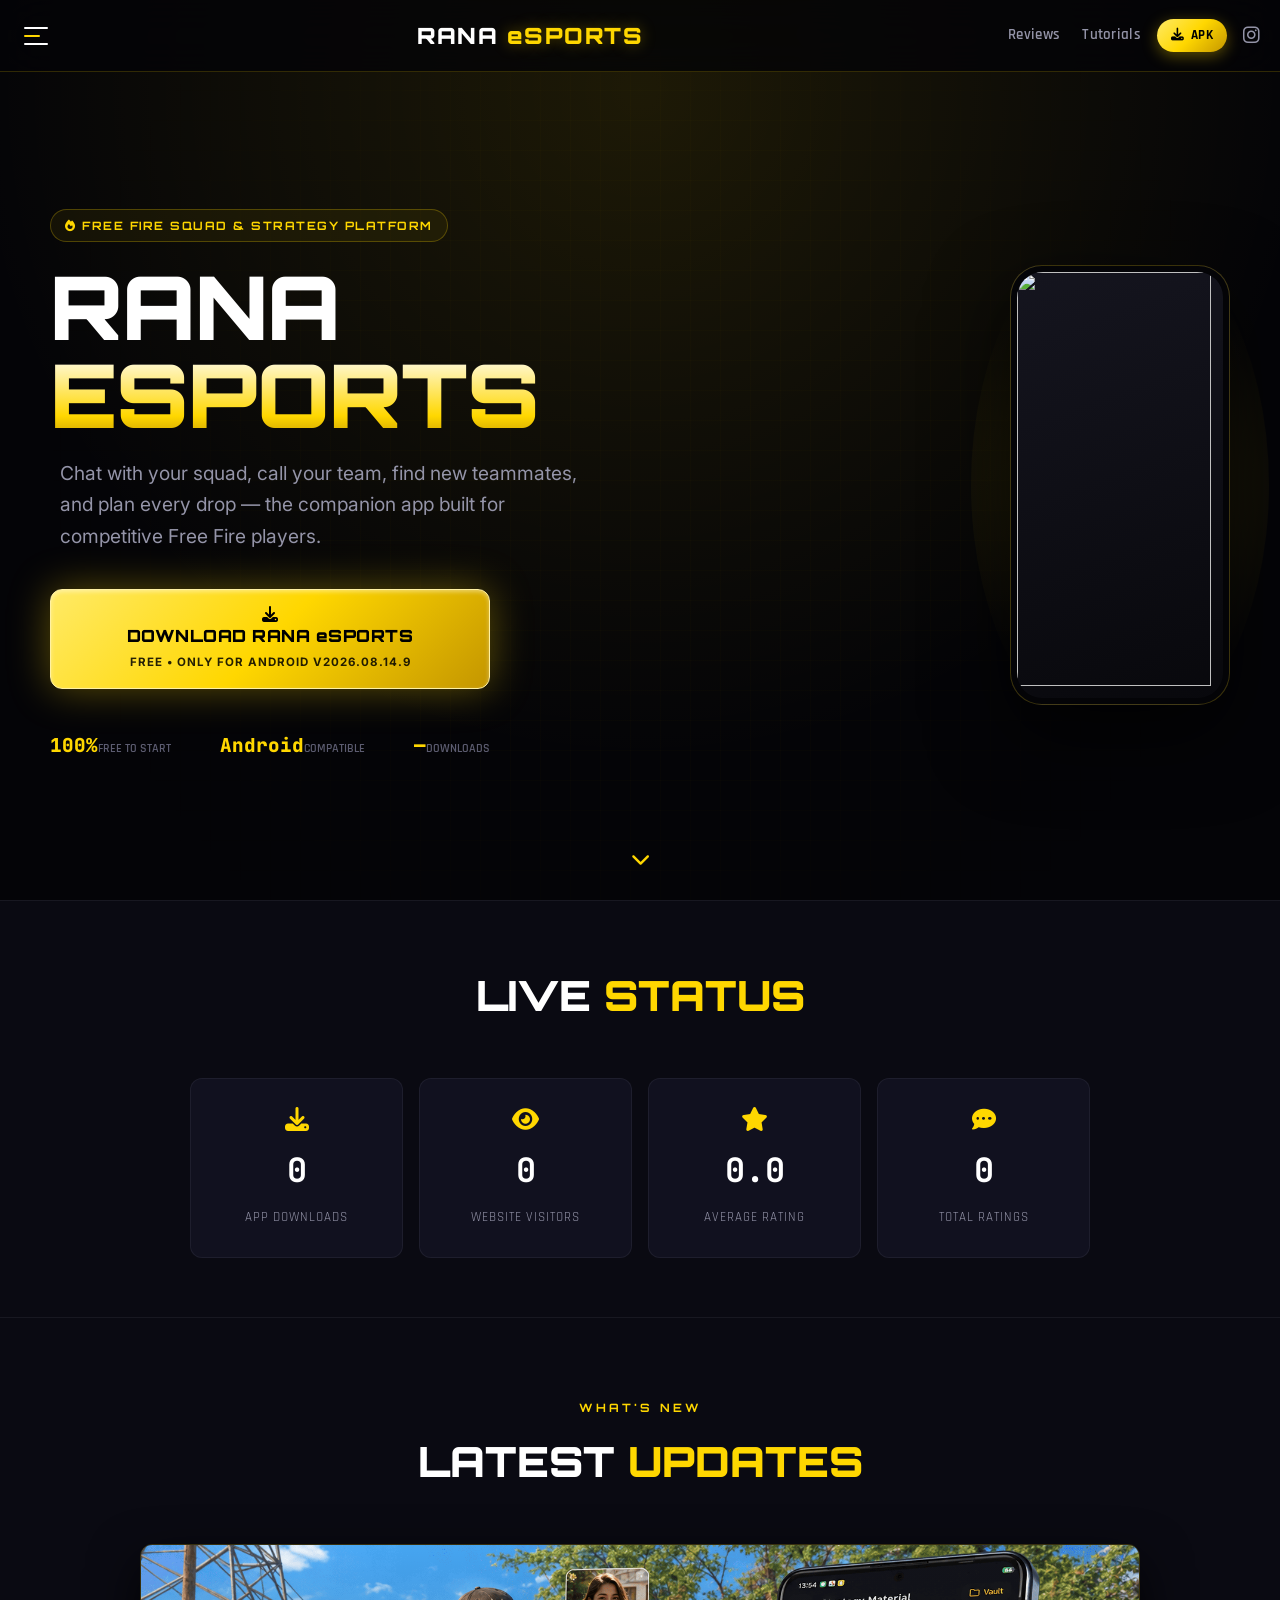
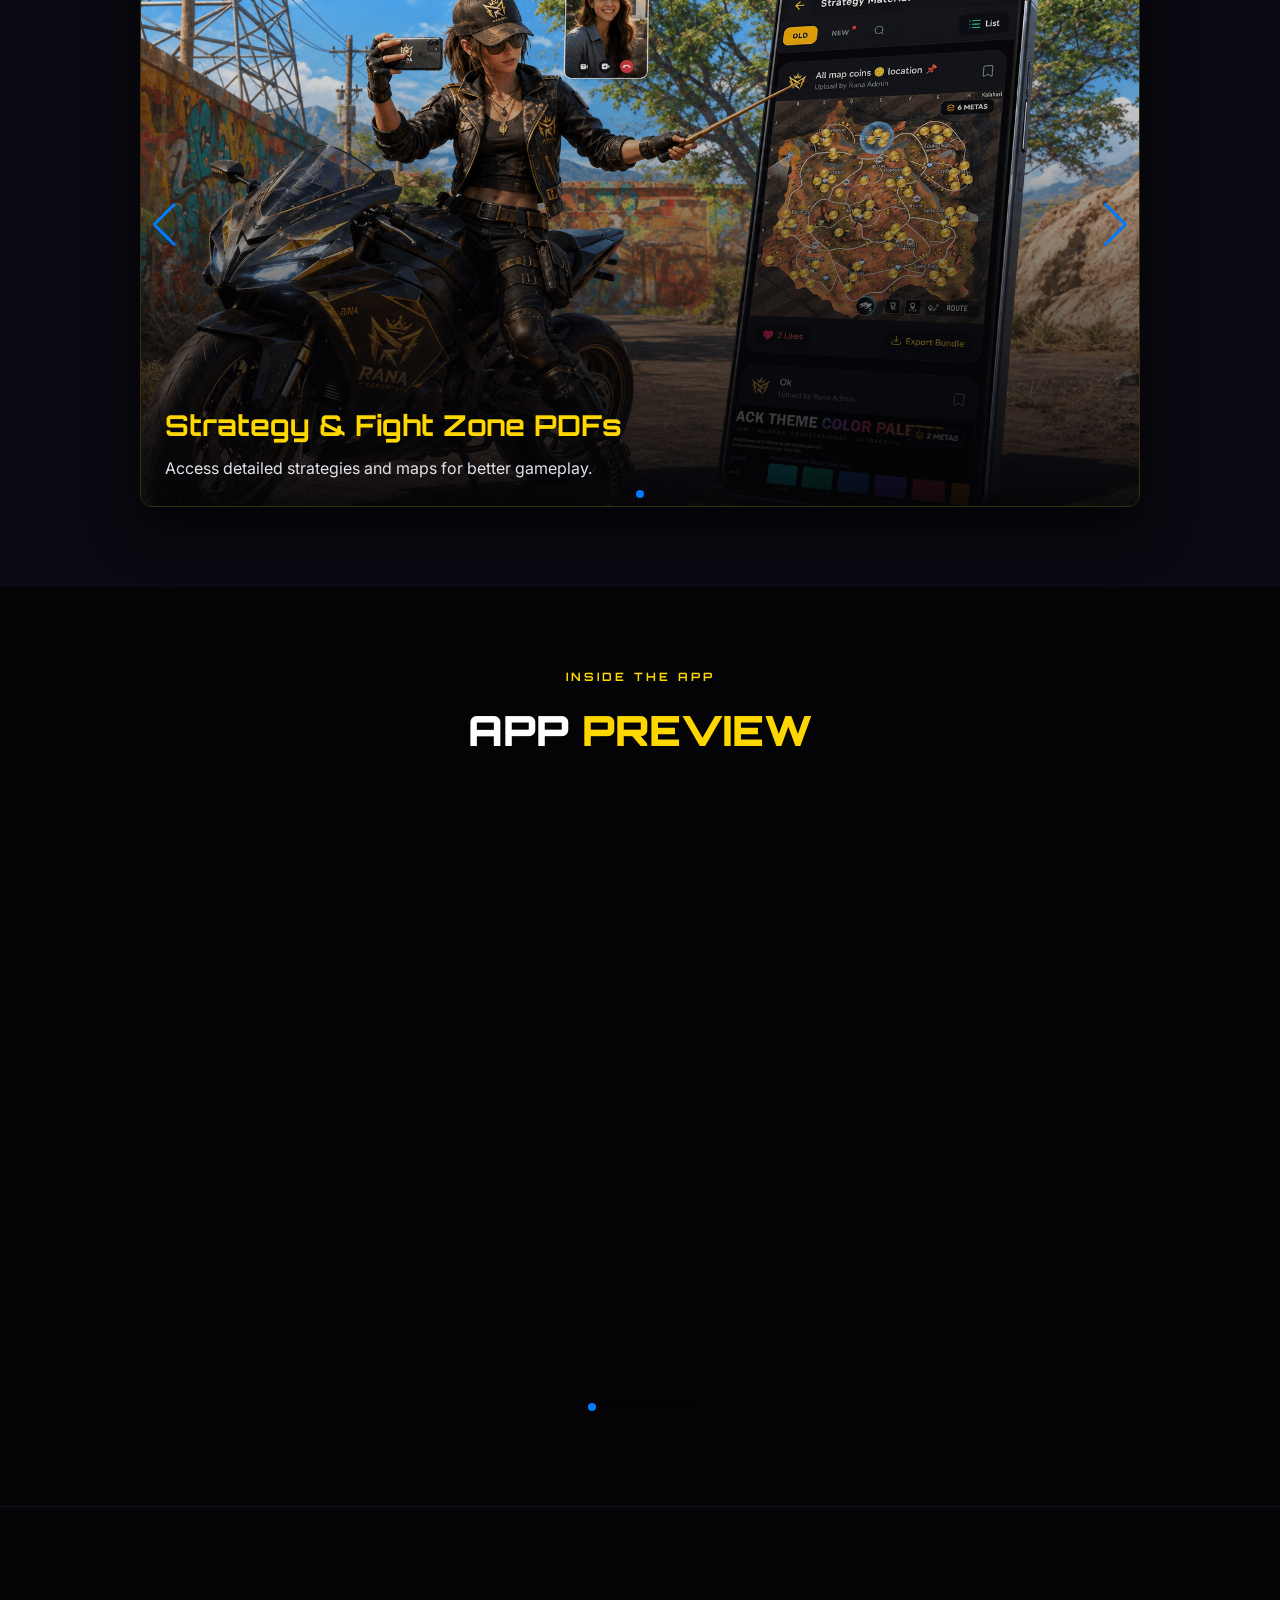
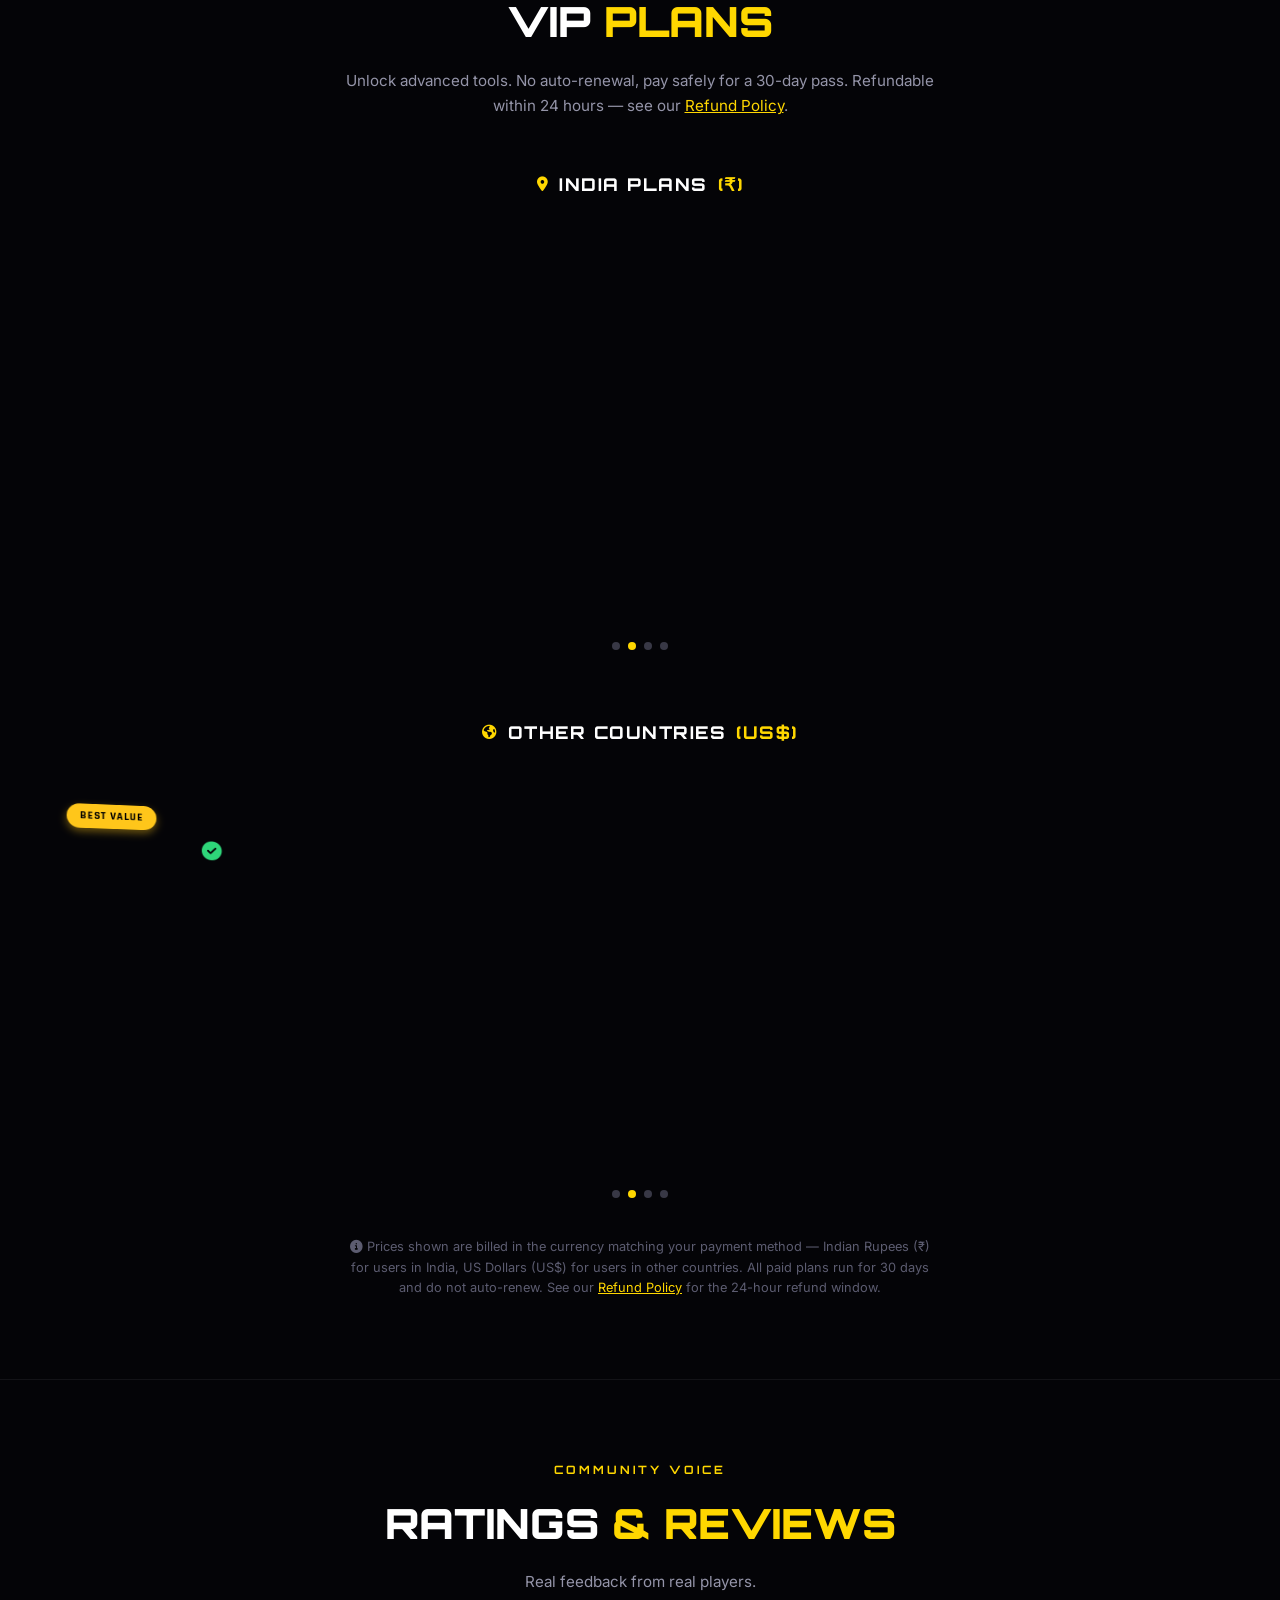
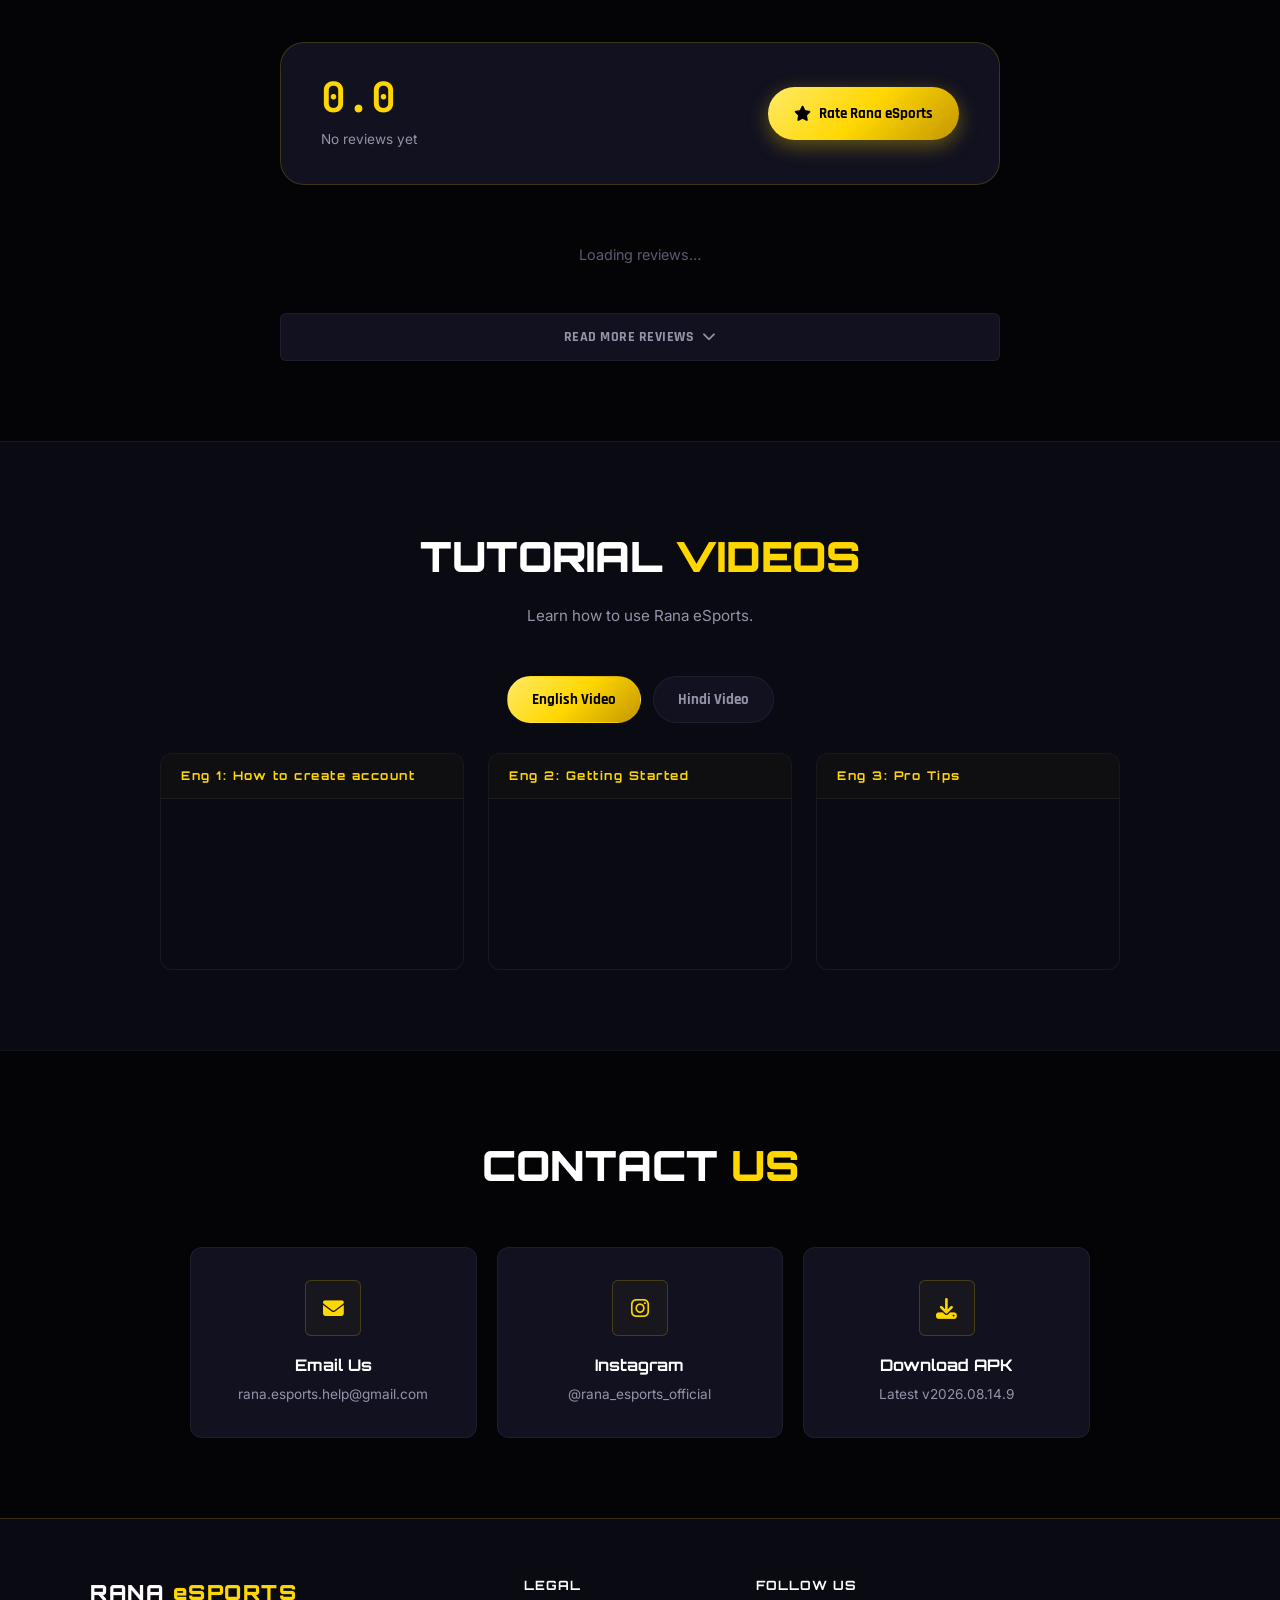
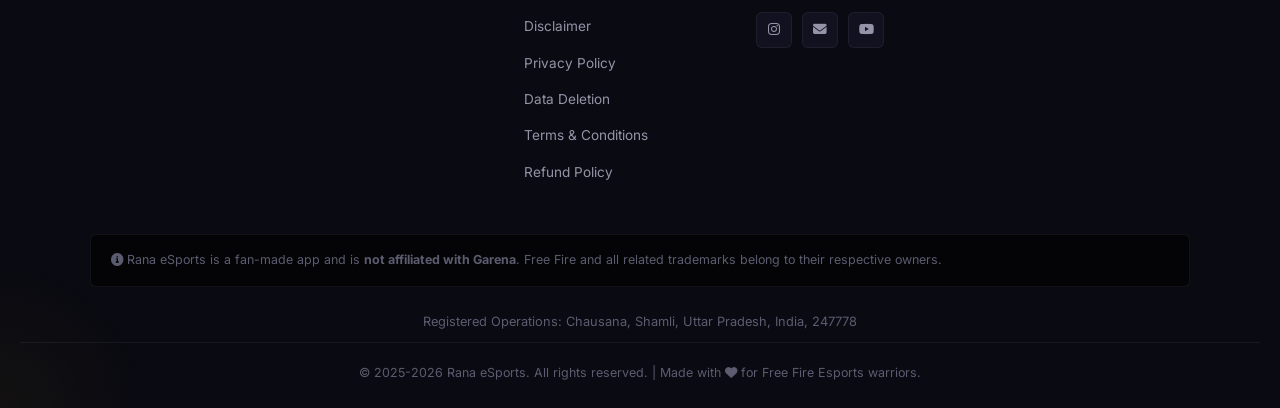
==== index.html @ e32c6a0e "Update registered operations location in footer" ====
<!DOCTYPE html>
<html lang="en">
<head>
  <meta charset="UTF-8" />
  <meta http-equiv="X-UA-Compatible" content="IE=edge" />
  <meta name="viewport" content="width=device-width, initial-scale=1.0, maximum-scale=5.0" />
  <meta name="theme-color" content="#040407" />

  <!-- SEO Meta Tags -->
  <title>Rana eSports — Free Fire Squad, Strategy & Team Finder App</title>
  <meta name="description" content="Rana eSports is a fan-made Free Fire companion app — squad chat, voice & video calls, team finder, and tactical maps built for competitive players. Free APK download." />
  <meta name="keywords" content="Rana Esports, Free Fire, FF strategy app, squad finder, voice chat, free fire APK, free fire map, free fire tournament, gaming app" />
  <meta name="author" content="Rana eSports" />
  <meta name="robots" content="index, follow" />

  <!-- Open Graph / Social Sharing -->
  <meta property="og:type" content="website" />
  <meta property="og:title" content="Rana eSports — Free Fire Squad & Strategy App" />
  <meta property="og:description" content="Squad chat, voice calls, team finder, and tactical maps — the ultimate Free Fire companion app." />
  <meta property="og:image" content="https://ranaesp.online/app-data/banner/Banner.png" />
  <!-- TODO: update to your real domain once live -->
  <meta property="og:url" content="https://ranaesports.online" />
  <meta name="twitter:card" content="summary_large_image" />

  <!-- Favicon -->
  <link rel="icon" type="image/png" href="favicon.png" />
  <link rel="apple-touch-icon" href="apple-touch-icon.png" />

  <!-- Preconnect -->
  <link rel="preconnect" href="https://fonts.googleapis.com" />
  <link rel="preconnect" href="https://fonts.gstatic.com" crossorigin />
  <link rel="preconnect" href="https://cdn.jsdelivr.net" />
  <link rel="preconnect" href="https://cdnjs.cloudflare.com" />

  <!-- Swiper CSS -->
  <link rel="stylesheet" href="https://cdn.jsdelivr.net/npm/swiper@10/swiper-bundle.min.css" />

  <!-- FontAwesome -->
  <link rel="stylesheet" href="https://cdnjs.cloudflare.com/ajax/libs/font-awesome/6.4.0/css/all.min.css" />

  <!-- Typography -->
  <link href="https://fonts.googleapis.com/css2?family=Orbitron:wght@400;700;800;900&family=Rajdhani:wght@400;600;700&family=Inter:wght@300;400;500;600;700&family=JetBrains+Mono:wght@400;600&display=swap" rel="stylesheet" />

  <link rel="stylesheet" href="styles.css?v=2" />
</head>
<body>

  <!-- ===== NAVIGATION ===== -->
  <nav class="navbar" id="navbar">
    <div class="nav-left">
      <button class="hamburger" id="hamburgerBtn" type="button" aria-label="Open menu" aria-expanded="false" aria-controls="sidebar">
        <span></span><span></span><span></span>
      </button>
    </div>
    <div class="nav-logo">
      <a href="#home" aria-label="Rana eSports home">
        <span class="logo-text">RANA <span class="logo-accent">eSPORTS</span></span>
      </a>
    </div>
    <div class="nav-right">
      <!-- Desktop-only quick links -->
      <div class="nav-quicklinks">
        <a href="#ratings">Reviews</a>
        <a href="#tutorials">Tutorials</a>
      </div>
      <!-- TODO: replace with your actual APK release link -->
      <a
        href="https://github.com/skrsameer/Rana-eSports/releases/latest/download/RanaEsports.apk"
        target="_self"
        download="Rana_Esports.apk"
        rel="noopener noreferrer"
        class="nav-download-btn-small"
        data-download-track
        aria-label="Download Rana eSports APK"
      >
        <i class="fas fa-download" aria-hidden="true"></i> APK
      </a>
      <a href="https://www.instagram.com/rana_esports_official" target="_blank" rel="noopener noreferrer" class="nav-insta" aria-label="Rana eSports on Instagram">
        <i class="fab fa-instagram" aria-hidden="true"></i>
      </a>
    </div>
  </nav>

  <!-- ===== SIDEBAR ===== -->
  <div class="sidebar-overlay" id="sidebarOverlay"></div>
  <aside class="sidebar" id="sidebar" aria-hidden="true">
    <div class="sidebar-header">
      <span class="sidebar-logo">RANA <span>eSPORTS</span></span>
      <button class="sidebar-close" id="sidebarClose" type="button" aria-label="Close menu">
        <i class="fas fa-times" aria-hidden="true"></i>
      </button>
    </div>
    <nav class="sidebar-nav" aria-label="Main navigation">
      <span class="sidebar-group-label">Dashboard</span>
      <a href="#home" class="sidebar-link"><i class="fas fa-house" aria-hidden="true"></i> Home</a>
      <a href="#stats" class="sidebar-link"><i class="fas fa-chart-simple" aria-hidden="true"></i> Live Status</a>
      <a href="#updates" class="sidebar-link"><i class="fas fa-newspaper" aria-hidden="true"></i> Latest Updates</a>
      <a href="#app-preview" class="sidebar-link"><i class="fas fa-mobile-screen" aria-hidden="true"></i> App Preview</a>
      <a href="#ratings" class="sidebar-link"><i class="fas fa-star" aria-hidden="true"></i> Ratings &amp; Reviews</a>
      <a href="#tutorials" class="sidebar-link"><i class="fab fa-youtube" aria-hidden="true"></i> Tutorials</a>

      <span class="sidebar-group-label">Legal &amp; Support</span>
      <a href="disclaimer.html" class="sidebar-link"><i class="fas fa-triangle-exclamation" aria-hidden="true"></i> Disclaimer</a>
      <a href="privacy-policy.html" class="sidebar-link"><i class="fas fa-shield-halved" aria-hidden="true"></i> Privacy Policy</a>
      <a href="data-deletion.html" class="sidebar-link"><i class="fas fa-user-slash" aria-hidden="true"></i> Account &amp; Data Deletion</a>
      <a href="terms.html" class="sidebar-link"><i class="fas fa-file-contract" aria-hidden="true"></i> Terms &amp; Conditions</a>
      <a href="refund.html" class="sidebar-link"><i class="fas fa-rotate-left" aria-hidden="true"></i> Refund Policy</a>
      <a href="contact.html" class="sidebar-link"><i class="fas fa-envelope" aria-hidden="true"></i> Contact Us (Full Page)</a>
    </nav>
    <div class="sidebar-footer">
      <a href="https://www.instagram.com/rana_esports_official" target="_blank" rel="noopener noreferrer">
        <i class="fab fa-instagram" aria-hidden="true"></i> @rana_esports_official
      </a>
    </div>
  </aside>

  <!-- ===== HERO ===== -->
  <section class="hero" id="home">
    <div class="hero-bg-grid"></div>
    <div class="hero-particles" id="particles"></div>
    <div class="hero-content">
      <div class="hero-text">
        <div class="hero-badge"><i class="fas fa-fire" aria-hidden="true"></i> FREE FIRE SQUAD &amp; STRATEGY PLATFORM</div>
        <h1 class="hero-title">RANA<br /><span class="hero-accent">eSPORTS</span></h1>
        <p class="hero-subtitle">
          Chat with your squad, call your team, find new teammates, and plan every drop —
          the companion app built for competitive Free Fire players.
        </p>

        <!-- TODO: replace with your actual APK release link -->
        <a
          href="https://github.com/skrsameer/Rana-eSports/releases/latest/download/RanaEsports.apk"
          target="_self"
          download="Rana_Esports.apk"
          rel="noopener noreferrer"
          class="download-btn"
          id="downloadBtn"
          data-download-track
          aria-label="Download Rana eSports APK"
        >
          <i class="fas fa-download" aria-hidden="true"></i>
          <span>DOWNLOAD RANA eSPORTS</span>
          <small>Free • Only for Android v2026.08.14.9</small>
        </a>

        <div class="hero-stats">
          <div class="stat"><span class="stat-num">100%</span><span class="stat-label">Free to Start</span></div>
          <div class="stat-divider"></div>
          <div class="stat"><span class="stat-num">Android</span><span class="stat-label">Compatible</span></div>
          <div class="stat-divider"></div>
          <div class="stat"><span class="stat-num" data-rana-stat="downloads">—</span><span class="stat-label">Downloads</span></div>
        </div>
      </div>

      <div class="hero-visual" aria-hidden="true">
        <div class="hero-phone-frame">
          <div class="hero-phone-glow"></div>
          <img class="hero-phone-img" src="preview_1.jpeg" alt="" loading="lazy" />
        </div>
      </div>
    </div>
    <a href="#stats" class="scroll-indicator" aria-label="Scroll down"><i class="fas fa-chevron-down" aria-hidden="true"></i></a>
  </section>

  <!-- ===== LIVE STATS (Firebase) ===== -->
  <section class="stats-section" id="stats">
    <div class="section-header">
      <h2 class="section-title">Live <span class="accent">Status</span></h2>
    </div>
    <div class="stats-grid">
      <div class="stat-block">
        <i class="fas fa-download" aria-hidden="true"></i>
        <span class="stat-block-num" data-rana-stat="downloads">0</span>
        <span class="stat-block-label">App Downloads</span>
      </div>
      <div class="stat-block">
        <i class="fas fa-eye" aria-hidden="true"></i>
        <span class="stat-block-num" data-rana-stat="visitors">0</span>
        <span class="stat-block-label">Website Visitors</span>
      </div>
      <div class="stat-block">
        <i class="fas fa-star" aria-hidden="true"></i>
        <span class="stat-block-num" id="ranaAvgRatingStat">0.0</span>
        <span class="stat-block-label">Average Rating</span>
      </div>
      <div class="stat-block">
        <i class="fas fa-comment-dots" aria-hidden="true"></i>
        <span class="stat-block-num" id="ranaTotalRatingsStat">0</span>
        <span class="stat-block-label">Total Ratings</span>
      </div>
    </div>
  </section>

  <!-- ===== LATEST UPDATES ===== -->
  <section class="update-slider-section" id="updates">
    <div class="section-header">
      <span class="section-eyebrow">What's New</span>
      <h2 class="section-title">LATEST <span class="accent">UPDATES</span></h2>
    </div>
    <div class="swiper updateSwiper">
      <div class="swiper-wrapper">
        <div class="swiper-slide">
          <div class="slide-image-container">
            <img src="update_1.png" alt="Team Finder update banner" loading="lazy" />
          </div>
          <div class="slide-overlay">
            <h3>Strategy & Fight Zone PDFs</h3>
            <p>Access detailed strategies and maps for better gameplay.</p>
          </div>
        </div>
        <div class="swiper-slide">
          <div class="slide-image-container">
            <img src="update_2.png" alt="Squad voice and video call banner" loading="lazy" />
          </div>
          <div class="slide-overlay">
            <h3>All Drone view & Drawing tools</h3>
            <p>Mark drop points and plan rotations with your team.</p>
          </div>
        </div>
        <div class="swiper-slide">
          <div class="slide-image-container">
            <img src="update_3.png" alt="Tactical maps banner" loading="lazy" />
          </div>
          <div class="slide-overlay">
            <h3>One Team / One Dream</h3>
            <p>Unite your squad and chase the same goal together.</p>
          </div>
        </div>
      </div>
      <div class="swiper-pagination"></div>
      <div class="swiper-button-next" aria-label="Next slide"></div>
      <div class="swiper-button-prev" aria-label="Previous slide"></div>
    </div>
  </section>

  <!-- ===== APP PREVIEW ===== -->
  <section class="app-preview-section" id="app-preview">
    <div class="section-header">
      <span class="section-eyebrow">Inside The App</span>
      <h2 class="section-title">APP <span class="accent">PREVIEW</span></h2>
    </div>
    <div class="swiper previewSwiper">
      <div class="swiper-wrapper">
        <div class="swiper-slide"><img src="preview_1.jpeg" alt="Rana eSports app screenshot 1" loading="lazy" /></div>
        <div class="swiper-slide"><img src="preview_2.jpeg" alt="Rana eSports app screenshot 2" loading="lazy" /></div>
        <div class="swiper-slide"><img src="preview_3.jpeg" alt="Rana eSports app screenshot 3" loading="lazy" /></div>
        <div class="swiper-slide"><img src="preview_4.jpeg" alt="Rana eSports app screenshot 4" loading="lazy" /></div>
        <div class="swiper-slide"><img src="preview_5.jpeg" alt="Rana eSports app screenshot 5" loading="lazy" /></div>
        <div class="swiper-slide"><img src="preview_6.jpeg" alt="Rana eSports app screenshot 6" loading="lazy" /></div>
        <div class="swiper-slide"><img src="preview_7.jpeg" alt="Rana eSports app screenshot 7" loading="lazy" /></div>
      </div>
      <div class="swiper-pagination"></div>
    </div>
  </section>

  <!-- ===== PRICING & PLANS (Mandatory for Payment Gateways) ===== -->
  <section class="pricing-section" id="pricing">
    <div class="section-header">
      <h2 class="section-title">VIP <span class="accent">PLANS</span></h2>
      <p class="section-desc">Unlock advanced tools. No auto-renewal, pay safely for a 30-day pass. Refundable within 24 hours — see our <a href="refund.html" style="color: var(--gold-primary);">Refund Policy</a>.</p>
    </div>

    <!-- INDIA (₹) PLANS — auto-scrolling, swipeable carousel -->
    <div class="pricing-currency-label"><i class="fas fa-location-dot" aria-hidden="true"></i> India Plans <span class="accent">(₹)</span></div>
    <div class="swiper pricingSwiperIndia">
      <div class="swiper-wrapper">
        <div class="swiper-slide">
          <div class="pricing-card card-basic">
            <div class="card-badge-icon"><i class="fas fa-times-circle"></i></div>
            <h3>BASIC</h3>
            <div class="price">Free<span>/ Lifetime</span></div>
            <div class="pricing-divider"></div>
            <ul>
              <li><i class="fas fa-check-circle" style="color: #6B6B75;"></i> Team find</li>
              <li><i class="fas fa-check-circle" style="color: #FF4FC0;"></i> Limited Chat</li>
              <li><i class="fas fa-check-circle" style="color: #22D67B;"></i> Ads included</li>
            </ul>
          </div>
        </div>
        <div class="swiper-slide">
          <div class="pricing-card card-standard">
            <div class="card-badge-icon"><i class="fas fa-check-circle"></i></div>
            <h3>STANDARD</h3>
            <div class="price">₹11<span>/ 30 Days</span></div>
            <div class="pricing-divider"></div>
            <ul>
              <li><i class="fas fa-check-circle" style="color: #6B6B75;"></i> Team find</li>
              <li><i class="fas fa-check-circle" style="color: #3FA9FF;"></i> Limited Chat</li>
              <li><i class="fas fa-check-circle" style="color: #22D67B;"></i> Reels Feed & Full Maps</li>
              <li><i class="fas fa-check-circle" style="color: #22D67B;"></i> Drawing Tools</li>
              <li><i class="fas fa-check-circle" style="color: #22D67B;"></i> Ads included</li>
            </ul>
          </div>
        </div>
        <div class="swiper-slide">
          <div class="pricing-card card-premium">
            <div class="card-badge-icon"><i class="fas fa-check-circle"></i></div>
            <h3>PREMIUM</h3>
            <div class="price">₹29<span>/ 30 Days</span></div>
            <div class="pricing-divider"></div>
            <ul>
              <li><i class="fas fa-check-circle" style="color: #22D67B;"></i> Unlimited Chat & Maps</li>
              <li><i class="fas fa-check-circle" style="color: #22D67B;"></i> Drawing & Drop Points</li>
              <li><i class="fas fa-check-circle" style="color: #22D67B;"></i> Assets and PDFs</li>
              <li><i class="fas fa-times-circle" style="color: #FF4D67;"></i> No Ads</li>
            </ul>
          </div>
        </div>
        <div class="swiper-slide">
          <div class="pricing-card card-ultra">
            <div class="ultra-tag">BEST VALUE</div>
            <div class="card-badge-icon"><i class="fas fa-check-circle"></i></div>
            <h3>ULTRA PRO</h3>
            <div class="price">₹39<span>/ 30 Days</span></div>
            <div class="pricing-divider"></div>
            <ul>
              <li><i class="fas fa-check-circle" style="color: #22D67B;"></i> All Premium Features</li>
              <li><i class="fas fa-check-circle" style="color: #22D67B;"></i> Strategy Save & Import</li>
              <li><i class="fas fa-check-circle" style="color: #22D67B;"></i> PDF/Image/Video Download</li>
              <li><i class="fas fa-times-circle" style="color: #FF4D67;"></i> No Ads</li>
            </ul>
          </div>
        </div>
      </div>
      <div class="swiper-pagination"></div>
    </div>

    <!-- OTHER COUNTRIES (US$) PLANS — auto-scrolling, swipeable carousel -->
    <div class="pricing-currency-label"><i class="fas fa-earth-americas" aria-hidden="true"></i> Other Countries <span class="accent">(US$)</span></div>
    <div class="swiper pricingSwiperGlobal">
      <div class="swiper-wrapper">
        <div class="swiper-slide">
          <div class="pricing-card card-basic">
            <div class="card-badge-icon"><i class="fas fa-times-circle"></i></div>
            <h3>BASIC</h3>
            <div class="price">Free<span>/ Lifetime</span></div>
            <div class="pricing-divider"></div>
            <ul>
              <li><i class="fas fa-check-circle" style="color: #6B6B75;"></i> Team find</li>
              <li><i class="fas fa-check-circle" style="color: #FF4FC0;"></i> Limited Chat</li>
              <li><i class="fas fa-check-circle" style="color: #22D67B;"></i> Ads included</li>
            </ul>
          </div>
        </div>
        <div class="swiper-slide">
          <div class="pricing-card card-standard">
            <div class="card-badge-icon"><i class="fas fa-check-circle"></i></div>
            <h3>STANDARD</h3>
            <div class="price">US$0.99<span>/ 30 Days</span></div>
            <div class="pricing-divider"></div>
            <ul>
              <li><i class="fas fa-check-circle" style="color: #6B6B75;"></i> Team find</li>
              <li><i class="fas fa-check-circle" style="color: #3FA9FF;"></i> Limited Chat</li>
              <li><i class="fas fa-check-circle" style="color: #22D67B;"></i> Reels Feed & Full Maps</li>
              <li><i class="fas fa-check-circle" style="color: #22D67B;"></i> Drawing Tools</li>
              <li><i class="fas fa-check-circle" style="color: #22D67B;"></i> Ads included</li>
            </ul>
          </div>
        </div>
        <div class="swiper-slide">
          <div class="pricing-card card-premium">
            <div class="card-badge-icon"><i class="fas fa-check-circle"></i></div>
            <h3>PREMIUM</h3>
            <div class="price">US$1.29<span>/ 30 Days</span></div>
            <div class="pricing-divider"></div>
            <ul>
              <li><i class="fas fa-check-circle" style="color: #22D67B;"></i> Unlimited Chat & Maps</li>
              <li><i class="fas fa-check-circle" style="color: #22D67B;"></i> Drawing & Drop Points</li>
              <li><i class="fas fa-check-circle" style="color: #22D67B;"></i> Assets and PDFs</li>
              <li><i class="fas fa-times-circle" style="color: #FF4D67;"></i> No Ads</li>
            </ul>
          </div>
        </div>
        <div class="swiper-slide">
          <div class="pricing-card card-ultra">
            <div class="ultra-tag">BEST VALUE</div>
            <div class="card-badge-icon"><i class="fas fa-check-circle"></i></div>
            <h3>ULTRA PRO</h3>
            <div class="price">US$1.49<span>/ 30 Days</span></div>
            <div class="pricing-divider"></div>
            <ul>
              <li><i class="fas fa-check-circle" style="color: #22D67B;"></i> All Premium Features</li>
              <li><i class="fas fa-check-circle" style="color: #22D67B;"></i> Strategy Save & Import</li>
              <li><i class="fas fa-check-circle" style="color: #22D67B;"></i> PDF/Image/Video Download</li>
              <li><i class="fas fa-times-circle" style="color: #FF4D67;"></i> No Ads</li>
            </ul>
          </div>
        </div>
      </div>
      <div class="swiper-pagination"></div>
    </div>

    <p class="currency-note"><i class="fas fa-circle-info" aria-hidden="true"></i> Prices shown are billed in the currency matching your payment method — Indian Rupees (₹) for users in India, US Dollars (US$) for users in other countries. All paid plans run for 30 days and do not auto-renew. See our <a href="refund.html" style="color: var(--gold-primary);">Refund Policy</a> for the 24-hour refund window.</p>
  </section>

  <!-- ===== RATE & REVIEW (Firebase) ===== -->
  <section class="rating-section" id="ratings">
    <div class="section-header">
      <span class="section-eyebrow">Community Voice</span>
      <h2 class="section-title">RATINGS <span class="accent">&amp; REVIEWS</span></h2>
      <p class="section-desc">Real feedback from real players.</p>
    </div>

    <div class="rating-summary">
      <div class="rating-summary-left">
        <span class="avg-number" id="ranaAvgRating">0.0</span>
        <div class="avg-stars" id="ranaAvgStars"></div>
        <div class="avg-count" id="ranaRatingCount">No reviews yet</div>
      </div>
      <button type="button" class="btn-rate-us" id="openReviewModalBtn">
        <i class="fas fa-star" aria-hidden="true"></i> Rate Rana eSports
      </button>
    </div>

    <div class="review-list-wrap">
      <div class="review-list" id="ranaReviewList">
        <p class="review-empty">Loading reviews…</p>
      </div>
      <button type="button" class="review-readmore" id="reviewReadMoreBtn" hidden>
        <span>Read More Reviews</span> <i class="fas fa-chevron-down" aria-hidden="true"></i>
      </button>
    </div>
  </section>

  <!-- ===== TUTORIALS ===== -->
  <section class="tutorials-section" id="tutorials">
    <div class="section-header">
      <h2 class="section-title">TUTORIAL <span class="accent">VIDEOS</span></h2>
      <p class="section-desc">Learn how to use Rana eSports.</p>
    </div>
    <!-- Video Language Tabs -->
    <div class="video-tabs" aria-label="Video Language">
      <button type="button" class="video-tab active" data-vid-tab="english">English Video</button>
      <button type="button" class="video-tab" data-vid-tab="hindi">Hindi Video</button>
    </div>

    <!-- English Videos (Default Show) -->
    <div class="videos-grid" id="englishVideos">
      <div class="video-card">
        <div class="video-label">Eng 1: How to create account</div>
        <div class="video-wrapper"><div id="playerEng1"></div></div>
      </div>
      <div class="video-card">
        <div class="video-label">Eng 2: Getting Started</div>
        <div class="video-wrapper"><div id="playerEng2"></div></div>
      </div>
      <div class="video-card">
        <div class="video-label">Eng 3: Pro Tips</div>
        <div class="video-wrapper"><div id="playerEng3"></div></div>
      </div>
    </div>

    <!-- Hindi Videos (Default Hidden) -->
    <div class="videos-grid" id="hindiVideos" style="display: none;">
      <div class="video-card">
        <div class="video-label">Hin 1: How to create account</div>
        <div class="video-wrapper"><div id="playerHin1"></div></div>
      </div>
      <div class="video-card">
        <div class="video-label">Hin 2: Getting Started</div>
        <div class="video-wrapper"><div id="playerHin2"></div></div>
      </div>
      <div class="video-card">
        <div class="video-label">Hin 3: Pro Tips</div>
        <div class="video-wrapper"><div id="playerHin3"></div></div>
      </div>
    </div>
  </section>

  <!-- ===== CONTACT ===== -->
  <section class="contact-section" id="contact">
    <div class="section-header">
      <h2 class="section-title">CONTACT <span class="accent">US</span></h2>
    </div>
    <div class="contact-grid">
      <a href="mailto:rana.esports.help@gmail.com" class="contact-card">
        <div class="contact-icon"><i class="fas fa-envelope" aria-hidden="true"></i></div>
        <h3>Email Us</h3>
        <p>rana.esports.help@gmail.com</p>
      </a>
      <a href="https://www.instagram.com/rana_esports_official" target="_blank" rel="noopener noreferrer" class="contact-card">
        <div class="contact-icon instagram-icon"><i class="fab fa-instagram" aria-hidden="true"></i></div>
        <h3>Instagram</h3>
        <p>@rana_esports_official</p>
      </a>
      <!-- TODO: replace with your actual APK release link -->
      <a href="https://github.com/skrsameer/Rana-eSports/releases/latest/download/RanaEsports.apk" target="_self" download="Rana_Esports.apk" rel="noopener noreferrer" class="contact-card" data-download-track>
        <div class="contact-icon"><i class="fas fa-download" aria-hidden="true"></i></div>
        <h3>Download APK</h3>
        <p>Latest v2026.08.14.9</p>
      </a>
    </div>
  </section>

  <!-- ===== FOOTER (short — legal docs now live on their own pages) ===== -->
  <footer class="footer">
    <div class="footer-top">
      <div class="footer-brand">
        <span class="footer-logo">RANA <span class="accent">eSPORTS</span></span>
      </div>
      <div class="footer-links">
        <h4>Legal</h4>
        <ul>
          <li><a class="footer-legal-btn" href="disclaimer.html">Disclaimer</a></li>
          <li><a class="footer-legal-btn" href="privacy-policy.html">Privacy Policy</a></li>
          <li><a class="footer-legal-btn" href="data-deletion.html">Data Deletion</a></li>
          <li><a class="footer-legal-btn" href="terms.html">Terms &amp; Conditions</a></li>
          <li><a class="footer-legal-btn" href="refund.html">Refund Policy</a></li>
        </ul>
      </div>
      <div class="footer-links">
        <h4>Follow Us</h4>
        <div class="footer-socials">
          <a href="https://www.instagram.com/rana_esports_official" target="_blank" rel="noopener noreferrer" aria-label="Instagram"><i class="fab fa-instagram" aria-hidden="true"></i></a>
          <a href="mailto:rana.esports.help@gmail.com" aria-label="Email"><i class="fas fa-envelope" aria-hidden="true"></i></a>
          <a href="https://www.youtube.com/@triggercraftx" target="_blank" rel="noopener noreferrer" aria-label="YouTube"><i class="fab fa-youtube" aria-hidden="true"></i></a>
        </div>
      </div>
    </div>

    <div class="footer-disclaimer">
      <p><i class="fas fa-circle-info" aria-hidden="true"></i> Rana eSports is a fan-made app and is <strong>not affiliated with Garena</strong>. Free Fire and all related trademarks belong to their respective owners.</p>
    </div>
        <div class="footer-address" style="text-align: center; color: #5C5C70; font-size: 0.8rem; margin-bottom: 10px;">
      <p>Registered Operations: Chausana, Shamli, Uttar Pradesh, India, 247778 </p>
    </div>


    <div class="footer-bottom">
      <p>&copy; 2025-2026 Rana eSports. All rights reserved. | Made with <i class="fas fa-heart" aria-hidden="true"></i> for Free Fire Esports warriors.</p>
    </div>
  </footer>

  <button class="back-to-top" id="backToTop" type="button" aria-label="Back to top"><i class="fas fa-chevron-up" aria-hidden="true"></i></button>

  <!-- ===================================================================
       REVIEW MODAL — hidden by default, opens from the "Rate Rana eSports"
       button only.
       =================================================================== -->
  <div class="review-modal-overlay" id="reviewModalOverlay"></div>
  <div class="review-modal" id="reviewModal" aria-hidden="true" role="dialog" aria-modal="true" aria-labelledby="reviewModalTitle">
    <div class="review-modal-header">
      <h3 id="reviewModalTitle"><i class="fas fa-star" aria-hidden="true"></i> Rate Rana eSports</h3>
      <button type="button" class="review-modal-close" id="reviewModalClose" aria-label="Close">
        <i class="fas fa-times" aria-hidden="true"></i>
      </button>
    </div>
    <form class="review-form" id="ranaReviewForm">
      <label>Your rating</label>
      <div class="star-picker" id="ranaStarPicker" data-selected="0">
        <i class="far fa-star" data-value="1"></i>
        <i class="far fa-star" data-value="2"></i>
        <i class="far fa-star" data-value="3"></i>
        <i class="far fa-star" data-value="4"></i>
        <i class="far fa-star" data-value="5"></i>
      </div>

      <label for="ranaReviewEmail">Your Email (Required)</label>
      <input type="email" id="ranaReviewEmail" maxlength="60" placeholder="Enter your email" required autocomplete="email" />

      <label for="ranaReviewRole">Your role (optional)</label>
<select id="ranaReviewRole">
  <option value="">Select role</option>
  <option value="P. Rusher">P. Rusher</option>
  <option value="Sec. Rusher">Sec. Rusher</option>
  <option value="Sniper">Sniper</option>
  <option value="Supporter">Supporter</option>
  <option value="IGL">IGL</option>
  <option value="Bomber">Bomber</option>
  <option value="All-Rounder">All-Rounder</option>
</select>

      <label for="ranaReviewText">Your review (optional)</label>
      <textarea id="ranaReviewText" maxlength="300" rows="4" placeholder="Share your experience with Rana eSports..."></textarea>

      <button type="submit" class="btn-secondary">Submit Review</button>
      <p class="review-status" id="ranaReviewStatus" role="status"></p>
    </form>
  </div>

  <!-- ===== SCRIPTS ===== -->
  <script src="https://cdn.jsdelivr.net/npm/swiper@10/swiper-bundle.min.js" defer></script>
  <script src="https://www.youtube.com/iframe_api"></script>

  <!-- Firebase (compat SDK, Realtime Database — see firebase-config.js for setup) -->
  <script src="https://www.gstatic.com/firebasejs/10.12.2/firebase-app-compat.js" defer></script>
  <script src="https://www.gstatic.com/firebasejs/10.12.2/firebase-database-compat.js" defer></script>
  <script src="firebase-config.js?v=3" defer></script>
  <!-- ===== DOWNLOAD INTERCEPT VIDEO AD ===== -->
  <div class="video-ad-overlay" id="videoAdOverlay">
    <div class="video-ad-content">
      <div class="video-ad-header">
        <span class="ad-badge">Sponsored Ad</span>
        <span class="ad-timer">Downloading in <span id="adSeconds">10</span>s...</span>
      </div>
      <!-- VIDEO LINK: यहाँ src="" में अपने GitHub वाले वीडियो का डायरेक्ट लिंक डालना -->
      <video id="adVideoPlayer" src="https://uffifnuasuzwhpnnflvj.supabase.co/storage/v1/object/public/Alisha%20eSports/ad1.MP4" playsinline></video>
      <div class="ad-progress-bar"><div class="ad-progress-fill" id="adProgressFill"></div></div>
    </div>
  </div>

  <script src="script.js?v=6" defer></script>
</body>
</html>
---- styles.css ----
/* ==========================================================================
   RANA ESPORTS — PRODUCTION STYLESHEET (styles.css)
   Theme: Premium VIP Golden Gaming / Cyberpunk Neon / High-Gloss Dark HUD
   ========================================================================== */

/* ===== 1. RESET, VARIABLES & VIEWPORT GUARD ===== */
*, *::before, *::after {
  margin: 0;
  padding: 0;
  box-sizing: border-box;
}

:root {
  /* VIP Professional Gold Engine */
  --gold-primary: #FFD700;
  --gold-glare: #FFF1A3;
  --gold-shadow: #B38600;
  --gold-gradient: linear-gradient(135deg, #FFEA66 0%, #FFD700 50%, #C49600 100%);
  --gold-glow: rgba(255, 215, 0, 0.35);

  /* Cyberpunk Ultra Dark Palette */
  --bg-pitch: #040407;
  --bg-deep: #0A0A12;
  --bg-card: #11111F;
  --bg-card-hover: #161629;

  /* Functional Semantic Glow Accents */
  --accent-cyan: #00F0FF;
  --accent-cyan-glow: rgba(0, 240, 255, 0.25);
  --accent-red: #FF2E93;
  --accent-red-glow: rgba(255, 46, 147, 0.25);
  --accent-green: #39FF14;
  --accent-green-glow: rgba(57, 255, 20, 0.25);

  /* Precision Typography Scale */
  --text-pure: #FFFFFF;
  --text-high: #E2E2EC;
  --text-mid: #9494A8;
  --text-low: #5C5C70;

  /* Font Stacks */
  --font-display: 'Orbitron', -apple-system, sans-serif;
  --font-nav: 'Rajdhani', -apple-system, sans-serif;
  --font-body: 'Inter', -apple-system, sans-serif;
  --font-mono: 'JetBrains Mono', 'Courier New', monospace;

  /* Micro Layout Tokens */
  --radius-sm: 6px;
  --radius-md: 12px;
  --radius-lg: 24px;
  --border-glow: 1px solid rgba(255, 215, 0, 0.18);
  --border-dim: 1px solid rgba(148, 148, 168, 0.1);
  --easing-premium: cubic-bezier(0.16, 1, 0.3, 1);
  --transition-fast: all 0.2s cubic-bezier(0.16, 1, 0.3, 1);
  --transition-normal: all 0.4s cubic-bezier(0.16, 1, 0.3, 1);
}

html {
  scroll-behavior: smooth;
  background-color: var(--bg-pitch);
  text-size-adjust: 100%;
  overflow-x: hidden;
}

body {
  font-family: var(--font-body);
  background: var(--bg-pitch);
  color: var(--text-high);
  line-height: 1.65;
  overflow-x: hidden;
  width: 100%;
  -webkit-font-smoothing: antialiased;
  -moz-osx-font-smoothing: grayscale;
}

body.no-scroll { overflow: hidden; }

img, video { max-width: 100%; height: auto; display: block; }

button { font: inherit; cursor: pointer; }

@media (prefers-reduced-motion: reduce) {
  *, *::before, *::after {
    animation-duration: 0.01ms !important;
    animation-iteration-count: 1 !important;
    transition-duration: 0.01ms !important;
    scroll-behavior: auto !important;
  }
}

::-webkit-scrollbar { width: 6px; height: 6px; }
::-webkit-scrollbar-track { background: var(--bg-pitch); }
::-webkit-scrollbar-thumb {
  background: linear-gradient(180deg, var(--gold-shadow), var(--gold-primary));
  border-radius: var(--radius-sm);
}
::selection { background: var(--gold-primary); color: #000000; }

/* Visible keyboard focus everywhere */
a:focus-visible, button:focus-visible, input:focus-visible, textarea:focus-visible {
  outline: 2px solid var(--gold-primary);
  outline-offset: 3px;
  border-radius: 4px;
}

/* ===== 3. HUD NAVIGATION HEADER ===== */
.navbar {
  position: fixed; top: 0; left: 0; right: 0; height: 72px;
  background: rgba(4, 4, 7, 0.82);
  backdrop-filter: blur(24px); -webkit-backdrop-filter: blur(24px);
  border-bottom: var(--border-glow);
  display: flex; align-items: center; justify-content: space-between;
  padding: 0 20px; z-index: 1000; transition: var(--transition-normal);
}
.navbar.scrolled {
  height: 64px;
  background: rgba(4, 4, 7, 0.96);
  box-shadow: 0 10px 30px rgba(0, 0, 0, 0.8);
}

.hamburger { background: none; border: none; cursor: pointer; display: flex; flex-direction: column; gap: 6px; padding: 8px 4px; }
.hamburger span { display: block; width: 24px; height: 2px; background: var(--text-pure); border-radius: 4px; transition: var(--transition-fast); }
.hamburger span:nth-child(2) { width: 16px; background: var(--gold-primary); }
.hamburger:hover span:nth-child(1) { transform: translateX(3px); }
.hamburger:hover span:nth-child(3) { transform: translateX(-3px); }

.nav-logo a { text-decoration: none; }
.logo-text { font-family: var(--font-display); font-size: clamp(1.1rem, 4vw, 1.4rem); font-weight: 900; letter-spacing: 1.5px; color: var(--text-pure); }
.logo-accent { color: var(--gold-primary); text-shadow: 0 0 15px var(--gold-glow); }

.nav-right { display: flex; align-items: center; gap: 16px; }
.nav-quicklinks { display: none; align-items: center; gap: 22px; }
.nav-quicklinks a {
  color: var(--text-mid); text-decoration: none; font-family: var(--font-nav);
  font-weight: 600; font-size: 0.92rem; letter-spacing: 0.3px; transition: var(--transition-fast);
}
.nav-quicklinks a:hover { color: var(--gold-primary); }

.nav-download-btn-small {
  text-decoration: none; background: var(--gold-gradient); color: #000000;
  font-family: var(--font-nav); font-weight: 700; font-size: 0.8rem; letter-spacing: 0.5px;
  padding: 6px 14px; border-radius: 30px; display: flex; align-items: center; gap: 6px;
  box-shadow: 0 4px 15px var(--gold-glow); transition: var(--transition-fast);
}
.nav-download-btn-small:hover { transform: translateY(-1px); box-shadow: 0 6px 20px rgba(255, 215, 0, 0.5); }
.nav-insta { color: var(--text-mid); font-size: 1.2rem; transition: var(--transition-fast); }
.nav-insta:hover { color: #E1306C; transform: scale(1.1); }

/* ===== 4. TACTICAL SIDEBAR ENGINE ===== */
.sidebar-overlay {
  position: fixed; inset: 0; background: rgba(2, 2, 4, 0.85);
  backdrop-filter: blur(8px); -webkit-backdrop-filter: blur(8px);
  z-index: 1090; opacity: 0; pointer-events: none; transition: opacity 0.4s ease;
}
.sidebar-overlay.active { opacity: 1; pointer-events: all; }

.sidebar {
  position: fixed; top: 0; left: 0; width: 280px; height: 100vh;
  background: var(--bg-deep); border-right: var(--border-glow); z-index: 1100;
  transform: translateX(-100%); transition: transform 0.4s cubic-bezier(0.16, 1, 0.3, 1);
  display: flex; flex-direction: column;
}
.sidebar.open { transform: translateX(0); box-shadow: 20px 0 60px rgba(0, 0, 0, 0.8); }

.sidebar-header { padding: 20px; display: flex; align-items: center; justify-content: space-between; border-bottom: var(--border-dim); }
.sidebar-logo { font-family: var(--font-display); font-size: 1.1rem; font-weight: 800; letter-spacing: 1px; }
.sidebar-logo span { color: var(--gold-primary); }
.sidebar-close { background: none; border: none; color: var(--text-mid); font-size: 1.2rem; cursor: pointer; padding: 4px; }

.sidebar-nav { flex: 1; padding: 16px 0; overflow-y: auto; }
.sidebar-group-label {
  display: block; padding: 18px 24px 8px; font-family: var(--font-display);
  font-size: 0.66rem; letter-spacing: 2px; text-transform: uppercase; color: var(--text-low);
}
.sidebar-group-label:first-child { padding-top: 4px; }
.sidebar-link {
  width: 100%; display: flex; align-items: center; gap: 14px; padding: 12px 24px;
  color: var(--text-mid); text-decoration: none; font-family: var(--font-nav);
  font-weight: 600; font-size: 1rem; transition: var(--transition-fast);
  border-left: 4px solid transparent; background: none; border-top: none; border-bottom: none; border-right: none;
  text-align: left;
}
.sidebar-link i { font-size: 1rem; color: var(--gold-primary); opacity: 0.6; width: 20px; }
.sidebar-link:hover, .sidebar-link.active-link {
  color: var(--text-pure);
  background: linear-gradient(90deg, rgba(255, 215, 0, 0.06) 0%, transparent 100%);
  border-left-color: var(--gold-primary);
}

.sidebar-footer { padding: 20px; border-top: var(--border-dim); }
.sidebar-footer a { color: var(--text-mid); text-decoration: none; font-size: 0.85rem; display: flex; align-items: center; gap: 8px; }

/* ===== 5. HERO WAR ROOM CONTAINER ===== */
.hero {
  min-height: 100vh; padding: 130px 20px 60px;
  display: flex; flex-direction: column; align-items: center; justify-content: center;
  position: relative; overflow: hidden;
  background: radial-gradient(circle at 50% 10%, rgba(255, 215, 0, 0.1) 0%, transparent 65%), var(--bg-pitch);
  width: 100%;
}
.hero-bg-grid {
  position: absolute; inset: 0;
  background-image: linear-gradient(rgba(255, 215, 0, 0.015) 1px, transparent 1px),
                    linear-gradient(90deg, rgba(255, 215, 0, 0.015) 1px, transparent 1px);
  background-size: 30px 30px;
  mask-image: radial-gradient(circle at 50% 50%, #000 40%, transparent 80%);
  -webkit-mask-image: radial-gradient(circle at 50% 50%, #000 40%, transparent 80%);
  pointer-events: none;
}
.hero-content {
  position: relative; z-index: 5; max-width: 1180px; width: 100%;
  display: flex; flex-direction: column; align-items: center; gap: 40px;
}
.hero-text { display: flex; flex-direction: column; align-items: center; text-align: center; width: 100%; }
.hero-badge {
  background: rgba(255, 215, 0, 0.06); border: 1px solid rgba(255, 215, 0, 0.25); color: var(--gold-primary);
  font-family: var(--font-display); font-size: 0.72rem; font-weight: 700; letter-spacing: 1.5px;
  padding: 6px 14px; border-radius: 100px; margin-bottom: 20px; text-align: center;
}
.hero-title {
  font-family: var(--font-display); font-size: clamp(2.4rem, 8vw, 5.5rem); font-weight: 900;
  line-height: 1.0; letter-spacing: -1px; color: var(--text-pure); text-transform: uppercase; margin-bottom: 20px;
}
.hero-accent {
  background: linear-gradient(180deg, #FFFFFF 10%, var(--gold-primary) 70%, var(--gold-shadow) 100%);
  background-clip: text; -webkit-background-clip: text; -webkit-text-fill-color: transparent;
}
.hero-subtitle { font-size: clamp(0.9rem, 2.5vw, 1.2rem); color: var(--text-mid); max-width: 580px; margin-bottom: 36px; padding: 0 10px; }

/* Hero visual (phone mock) — desktop only, see media query */
.hero-visual { display: none; }
.hero-phone-frame {
  position: relative; width: 220px; height: 440px; border-radius: 32px;
  background: linear-gradient(160deg, #15151f, #08080c);
  border: 1px solid rgba(255, 215, 0, 0.2);
  box-shadow: 0 30px 80px rgba(0,0,0,0.7), inset 0 0 0 6px #040407;
  display: flex; align-items: center; justify-content: center;
}
.hero-phone-glow {
  position: absolute; inset: -40px; border-radius: 50%;
  background: radial-gradient(circle, rgba(255,215,0,0.14) 0%, transparent 70%);
  z-index: -1;
}
.hero-phone-img {
  position: absolute; inset: 6px; width: calc(100% - 12px); height: calc(100% - 12px);
  border-radius: 26px; object-fit: cover; object-position: top center;
}

/* ===== 6. DOWNLOAD CALL-TO-ACTION ===== */
.download-btn {
  display: inline-flex; flex-direction: column; align-items: center; justify-content: center;
  background: var(--gold-gradient); color: #000000; text-decoration: none;
  padding: 16px 40px; width: 100%; max-width: 440px; border-radius: var(--radius-md);
  box-shadow: 0 0 40px rgba(255, 215, 0, 0.35), inset 0 2px 4px rgba(255,255,255,0.4);
  position: relative; overflow: hidden; transition: var(--transition-normal);
  border: 1px solid var(--gold-glare); cursor: pointer;
}
.download-btn span { display: flex; align-items: center; gap: 10px; font-family: var(--font-display); font-size: clamp(0.9rem, 2.8vw, 1.05rem); font-weight: 900; letter-spacing: 0.5px; }
.download-btn small { font-family: var(--font-body); font-size: 0.72rem; font-weight: 700; text-transform: uppercase; letter-spacing: 1px; margin-top: 4px; opacity: 0.85; }
.download-btn::before {
  content: ''; position: absolute; top: 0; left: -150%; width: 60%; height: 100%;
  background: linear-gradient(90deg, transparent, rgba(255, 255, 255, 0.5), transparent);
  transform: skewX(-25deg); transition: left 0.6s ease;
}
.download-btn:hover::before { left: 150%; transition: left 0.7s var(--easing-premium); }
.download-btn:hover { transform: translateY(-3px); box-shadow: 0 0 50px rgba(255, 215, 0, 0.6); }

.hero-stats { display: flex; align-items: center; justify-content: center; gap: 24px; margin-top: 40px; width: 100%; flex-wrap: wrap; }
.stat-num { font-family: var(--font-mono); font-size: clamp(1.05rem, 3vw, 1.2rem); font-weight: 800; color: var(--gold-primary); }
.stat-label { font-family: var(--font-nav); font-size: 0.75rem; font-weight: 600; text-transform: uppercase; color: var(--text-low); }
.stat-divider { width: 1px; height: 32px; background: var(--border-dim); }

.scroll-indicator { position: absolute; bottom: 24px; color: var(--gold-primary); font-size: 1.2rem; animation: float-arrow 2s infinite ease-in-out; }
@keyframes float-arrow { 0%, 100% { transform: translateY(0); } 50% { transform: translateY(8px); } }

/* ===== 7. LAYOUT HEADER COMMONS ===== */
.section-header { text-align: center; max-width: 640px; margin: 0 auto 48px; padding: 0 20px; }
.section-eyebrow { font-family: var(--font-display); font-size: 0.72rem; font-weight: 700; text-transform: uppercase; letter-spacing: 3px; color: var(--gold-primary); display: block; margin-bottom: 10px; }
.section-title { font-family: var(--font-display); font-size: clamp(1.6rem, 5vw, 2.6rem); font-weight: 900; text-transform: uppercase; color: var(--text-pure); }
.accent { color: var(--gold-primary); }
.section-desc { font-size: 0.95rem; color: var(--text-mid); margin-top: 12px; }

/* ===== 8. LIVE STATS STRIP (Firebase-powered) ===== */
.stats-section { padding: 60px 20px; background: var(--bg-deep); border-top: var(--border-dim); width: 100%; }
.stats-grid {
  display: grid; grid-template-columns: repeat(auto-fit, minmax(200px, 1fr));
  gap: 16px; max-width: 900px; margin: 0 auto;
}
.stat-block {
  background: var(--bg-card); border: var(--border-dim); border-radius: var(--radius-md);
  padding: 28px 20px; text-align: center; transition: var(--transition-normal);
}
.stat-block:hover { border-color: rgba(255,215,0,0.3); transform: translateY(-3px); }
.stat-block i { font-size: 1.5rem; color: var(--gold-primary); margin-bottom: 12px; }
.stat-block .stat-block-num {
  font-family: var(--font-mono); font-size: clamp(1.5rem, 4vw, 2.1rem); font-weight: 700;
  color: var(--text-pure); display: block; margin-bottom: 4px;
}
.stat-block .stat-block-label { font-family: var(--font-nav); font-size: 0.8rem; text-transform: uppercase; letter-spacing: 1px; color: var(--text-mid); }

/* ===== 9. UPDATE BANNER SWIPER ===== */
.update-slider-section { padding: 80px 20px; background: var(--bg-deep); border-top: var(--border-dim); width: 100%; }
.updateSwiper { width: 100%; max-width: 1000px; aspect-ratio: 16 / 9; border-radius: var(--radius-md); border: var(--border-glow); box-shadow: 0 20px 50px rgba(0, 0, 0, 0.8); margin: 0 auto; }
.updateSwiper .swiper-slide { position: relative; overflow: hidden; }
.slide-image-container { width: 100%; height: 100%; }
.updateSwiper img { width: 100%; height: 100%; object-fit: cover; }
.slide-overlay {
  position: absolute; inset: 0;
  background: linear-gradient(to top, rgba(4, 4, 7, 0.95) 0%, rgba(4, 4, 7, 0.3) 60%, transparent 100%);
  display: flex; flex-direction: column; justify-content: flex-end; padding: 24px;
}
.slide-overlay h3 { font-family: var(--font-display); font-size: clamp(1.1rem, 3.5vw, 1.8rem); color: var(--gold-primary); margin-bottom: 6px; }
.slide-overlay p { font-size: clamp(0.8rem, 2vw, 1rem); color: var(--text-high); }

/* ===== 10. APP PREVIEW SWIPER ===== */
.app-preview-section { padding: 80px 0; background: var(--bg-pitch); width: 100%; }
.previewSwiper { padding: 16px 0 48px !important; width: 100%; }
.previewSwiper .swiper-slide { width: 260px; height: 550px; border-radius: 24px; overflow: hidden; box-shadow: 0 15px 35px rgba(0, 0, 0, 0.7); border: 1px solid rgba(255, 215, 0, 0.15); background: var(--bg-deep); }
.previewSwiper img { width: 100%; height: 100%; object-fit: cover; }

/* ===== 11. FEATURES GRID ===== */
.features-section { padding: 80px 20px; background: var(--bg-deep); border-top: var(--border-dim); width: 100%; }
.features-grid { display: grid; grid-template-columns: repeat(auto-fit, minmax(270px, 1fr)); gap: 20px; max-width: 1140px; margin: 0 auto; }
.feature-card { background: var(--bg-card); border: var(--border-dim); border-radius: var(--radius-md); padding: 30px 24px; transition: var(--transition-normal); }
.feature-card:hover { background: var(--bg-card-hover); transform: translateY(-4px); border-color: rgba(255, 215, 0, 0.25); }
.feature-icon { width: 48px; height: 48px; background: rgba(255, 215, 0, 0.04); border: 1px solid rgba(255, 215, 0, 0.2); border-radius: var(--radius-sm); display: flex; align-items: center; justify-content: center; font-size: 1.25rem; color: var(--gold-primary); margin-bottom: 20px; }
.feature-card h3 { font-family: var(--font-display); font-size: 1.05rem; font-weight: 700; color: var(--text-pure); margin-bottom: 10px; }
.feature-card p { color: var(--text-mid); font-size: 0.9rem; line-height: 1.55; }

/* ===== 12. RATE & REVIEW WIDGET (Firebase-powered, compact) ===== */
.rating-section { padding: 80px 20px; background: var(--bg-pitch); border-top: var(--border-dim); width: 100%; }

.rating-summary {
  max-width: 720px; margin: 0 auto 28px;
  background: var(--bg-card); border: var(--border-glow); border-radius: var(--radius-lg);
  padding: 28px 32px; display: flex; align-items: center; justify-content: space-between; gap: 20px; flex-wrap: wrap;
}
.rating-summary-left { text-align: left; }
.rating-summary .avg-number { font-family: var(--font-mono); font-size: 2.6rem; font-weight: 700; color: var(--gold-primary); line-height: 1; }
.rating-summary .avg-stars { font-size: 1.1rem; color: var(--gold-primary); margin: 8px 0 4px; letter-spacing: 4px; }
.rating-summary .avg-stars .far { color: var(--text-low); }
.rating-summary .avg-count { color: var(--text-mid); font-size: 0.85rem; }

.btn-rate-us {
  background: var(--gold-gradient); color: #000; border: none; white-space: nowrap;
  padding: 14px 26px; border-radius: 100px; font-family: var(--font-nav); font-weight: 700;
  font-size: 0.95rem; display: inline-flex; align-items: center; gap: 8px;
  box-shadow: 0 6px 20px var(--gold-glow); position: relative; overflow: hidden; transition: var(--transition-fast);
}
.btn-rate-us:hover { transform: translateY(-2px); box-shadow: 0 8px 26px rgba(255,215,0,0.5); }

.review-list-wrap { max-width: 720px; margin: 0 auto; }
.review-list { display: flex; flex-direction: column; gap: 10px; }
.review-card { background: var(--bg-card); border: var(--border-dim); border-radius: var(--radius-md); padding: 14px 18px; }
.review-card-top { display: flex; align-items: center; justify-content: space-between; gap: 10px; margin-bottom: 6px; }
.review-name { font-family: var(--font-nav); font-weight: 700; color: var(--text-pure); font-size: 0.9rem; display: flex; align-items: center; gap: 8px; flex-wrap: wrap; }
.review-role {
  font-family: var(--font-body); font-weight: 600; font-size: 0.68rem; text-transform: uppercase; letter-spacing: 0.5px;
  color: var(--gold-primary); background: rgba(255,215,0,0.08); border: 1px solid rgba(255,215,0,0.2);
  padding: 2px 8px; border-radius: 100px;
}
.review-stars { color: var(--gold-primary); font-size: 0.78rem; letter-spacing: 2px; flex-shrink: 0; }
.review-stars .far { color: var(--text-low); }
.review-text { color: var(--text-mid); font-size: 0.85rem; line-height: 1.5; }
.review-empty { color: var(--text-low); font-size: 0.9rem; text-align: center; padding: 30px 0; }

.review-readmore {
  display: flex; align-items: center; justify-content: center; gap: 8px; width: 100%;
  margin-top: 16px; background: var(--bg-card); border: var(--border-dim); color: var(--text-mid);
  padding: 12px; border-radius: var(--radius-sm); font-family: var(--font-nav); font-weight: 700;
  font-size: 0.85rem; letter-spacing: 0.5px; text-transform: uppercase; transition: var(--transition-fast);
  position: relative; overflow: hidden;
}
.review-readmore:hover { color: var(--gold-primary); border-color: rgba(255,215,0,0.3); }
.review-readmore.expanded i { transform: rotate(180deg); }
.review-readmore i { transition: transform 0.3s ease; }

/* ---- Review modal (opens only from "Rate Rana eSports") ---- */
.review-modal-overlay {
  position: fixed; inset: 0; background: rgba(2, 2, 4, 0.85);
  backdrop-filter: blur(8px); -webkit-backdrop-filter: blur(8px);
  z-index: 1190; opacity: 0; pointer-events: none; transition: opacity 0.3s ease;
}
.review-modal-overlay.active { opacity: 1; pointer-events: all; }

.review-modal {
  position: fixed; left: 50%; top: 50%; width: min(420px, 92vw); max-height: 88vh; overflow-y: auto;
  background: var(--bg-deep); border: var(--border-glow); border-radius: var(--radius-lg);
  z-index: 1200; box-shadow: 0 30px 80px rgba(0,0,0,0.8);
  transform: translate(-50%, -46%) scale(0.96); opacity: 0; pointer-events: none;
  transition: transform 0.35s cubic-bezier(0.16,1,0.3,1), opacity 0.3s ease;
}
.review-modal.open { transform: translate(-50%, -50%) scale(1); opacity: 1; pointer-events: all; }

.review-modal-header { display: flex; align-items: center; justify-content: space-between; padding: 20px 22px; border-bottom: var(--border-dim); }
.review-modal-header h3 { font-family: var(--font-display); font-size: 1rem; color: var(--text-pure); display: flex; align-items: center; gap: 8px; }
.review-modal-header h3 i { color: var(--gold-primary); }
.review-modal-close { background: none; border: none; color: var(--text-mid); font-size: 1.1rem; padding: 4px; }
.review-modal-close:hover { color: var(--gold-primary); }

.review-form { padding: 22px; }
.review-form label { display: block; font-family: var(--font-nav); font-size: 0.85rem; color: var(--text-mid); margin-bottom: 6px; margin-top: 14px; }
.review-form label:first-of-type { margin-top: 0; }
.star-picker { display: flex; gap: 8px; font-size: 1.6rem; color: var(--gold-primary); margin-bottom: 4px; cursor: pointer; }
.star-picker i { transition: transform 0.15s ease; }
.star-picker i:hover { transform: scale(1.15); }
.review-form input, .review-form select, .review-form textarea {
  width: 100%; background: var(--bg-card); border: var(--border-dim); border-radius: var(--radius-sm);
  padding: 12px 14px; color: var(--text-high); font-family: var(--font-body); font-size: 0.9rem; resize: vertical;
}
.review-form input:focus, .review-form select:focus, .review-form textarea:focus { border-color: rgba(255,215,0,0.4); }
.review-form select {
  cursor: pointer; appearance: none; -webkit-appearance: none;
  background-image: url("data:image/svg+xml;charset=UTF-8,%3Csvg xmlns='http://www.w3.org/2000/svg' viewBox='0 0 24 24' fill='none' stroke='%23FFD700' stroke-width='2'%3E%3Cpath d='M6 9l6 6 6-6'/%3E%3C/svg%3E");
  background-repeat: no-repeat; background-position: right 14px center; background-size: 16px; padding-right: 38px;
}
.review-form select option { background: var(--bg-card); color: var(--text-high); }
.review-form .btn-secondary {
  margin-top: 20px; width: 100%; background: var(--gold-gradient); color: #000; border: none;
  padding: 13px 20px; border-radius: var(--radius-sm); font-family: var(--font-nav); font-weight: 700;
  font-size: 0.95rem; cursor: pointer; position: relative; overflow: hidden; transition: var(--transition-fast);
}
.review-form .btn-secondary:hover { transform: translateY(-1px); box-shadow: 0 6px 18px var(--gold-glow); }
.review-form .btn-secondary:disabled { opacity: 0.6; cursor: wait; transform: none; }
.review-status { margin-top: 12px; font-size: 0.85rem; min-height: 1.2em; }
.review-status.success { color: var(--accent-green); }
.review-status.error { color: var(--accent-red); }

/* ===== 13. TUTORIAL VIDEO PLAYER ===== */
.tutorials-section { padding: 80px 20px; background: var(--bg-deep); border-top: var(--border-dim); width: 100%; }
.videos-grid { display: grid; grid-template-columns: repeat(auto-fit, minmax(290px, 1fr)); gap: 24px; max-width: 960px; margin: 0 auto; }
.video-card { background: var(--bg-deep); border: var(--border-dim); border-radius: var(--radius-md); overflow: hidden; }
.video-label { padding: 12px 20px; font-family: var(--font-display); font-size: 0.75rem; font-weight: 700; letter-spacing: 1.5px; color: var(--gold-primary); background: rgba(255, 215, 0, 0.02); border-bottom: var(--border-dim); }
.video-wrapper { position: relative; padding-bottom: 56.25%; height: 0; overflow: hidden; }
.video-wrapper div, .video-wrapper iframe { position: absolute; top: 0; left: 0; width: 100%; height: 100%; border: none; }

/* ===== 14. CONTACT ENGINE NODES ===== */
.contact-section { padding: 80px 20px; background: var(--bg-pitch); border-top: var(--border-dim); width: 100%; }
.contact-grid { display: grid; grid-template-columns: repeat(auto-fit, minmax(230px, 1fr)); gap: 20px; max-width: 840px; margin: 0 auto; }
.contact-card { display: flex; flex-direction: column; align-items: center; text-align: center; background: var(--bg-card); border: var(--border-dim); border-radius: var(--radius-md); padding: 32px 20px; text-decoration: none; transition: var(--transition-normal); }
.contact-card h3 { font-family: var(--font-display); font-size: 1rem; color: var(--text-pure); margin-bottom: 4px; }
.contact-card p { color: var(--text-mid); font-size: 0.85rem; word-break: break-all; }
.contact-icon { width: 56px; height: 56px; background: rgba(255, 215, 0, 0.03); border: 1px solid rgba(255, 215, 0, 0.2); border-radius: var(--radius-sm); display: flex; align-items: center; justify-content: center; font-size: 1.3rem; color: var(--gold-primary); margin-bottom: 16px; }
.contact-card:hover { transform: translateY(-4px); border-color: rgba(255, 215, 0, 0.3); }
.contact-card:hover .instagram-icon { border-color: #E1306C; color: #E1306C; }

/* ===== 15. FOOTER HUD CONSOLE ===== */
.footer { background: var(--bg-deep); border-top: var(--border-glow); padding: 56px 20px 24px; width: 100%; }
.footer-top { max-width: 1100px; margin: 0 auto 40px; display: grid; grid-template-columns: repeat(auto-fit, minmax(200px, 1fr)); gap: 32px; }
@media (min-width: 768px) { .footer-top { grid-template-columns: 2fr repeat(3, 1fr); } }
.footer-brand .footer-logo { font-family: var(--font-display); font-size: 1.3rem; font-weight: 900; letter-spacing: 1.5px; color: var(--text-pure); display: block; margin-bottom: 12px; }
.footer-brand p { color: var(--text-mid); font-size: 0.9rem; max-width: 280px; }
.footer-links h4 { font-family: var(--font-display); font-size: 0.8rem; text-transform: uppercase; letter-spacing: 1px; color: var(--text-pure); margin-bottom: 16px; }
.footer-links ul { list-style: none; }
.footer-links li { margin-bottom: 10px; }
.footer-links a, .footer-legal-btn {
  color: var(--text-mid); text-decoration: none; font-size: 0.85rem; transition: var(--transition-fast);
  background: none; border: none; padding: 0; text-align: left; display: inline-block; font-family: var(--font-body);
}
.footer-links a:hover, .footer-legal-btn:hover { color: var(--gold-primary); }
.footer-socials { display: flex; align-items: center; gap: 10px; }
.footer-socials a { width: 36px; height: 36px; background: var(--bg-card); border: var(--border-dim); border-radius: var(--radius-sm); display: flex; align-items: center; justify-content: center; color: var(--text-mid); }
.footer-socials a:hover { color: #000; background: var(--gold-primary); border-color: var(--gold-primary); }
.footer-disclaimer { max-width: 1100px; margin: 0 auto 24px; padding: 16px 20px; background: var(--bg-pitch); border: var(--border-dim); border-radius: var(--radius-sm); }
.footer-disclaimer p { font-size: 0.78rem; color: var(--text-low); line-height: 1.5; }
.footer-bottom { border-top: var(--border-dim); padding-top: 20px; text-align: center; }
.footer-bottom p { font-size: 0.78rem; color: var(--text-low); }

/* ===== 16. BACK-TO-TOP ===== */
.back-to-top {
  position: fixed; bottom: 20px; right: 20px; width: 42px; height: 42px;
  background: rgba(4, 4, 7, 0.8); border: 1px solid rgba(255, 215, 0, 0.25);
  backdrop-filter: blur(8px); color: var(--gold-primary); border-radius: 50%;
  cursor: pointer; display: flex; align-items: center; justify-content: center;
  font-size: 1rem; opacity: 0; pointer-events: none; z-index: 99; transition: var(--transition-normal);
}
.back-to-top.show { opacity: 1; pointer-events: all; }

/* ===== 17. LEGAL / STANDALONE CONTENT BLOCKS (shared by disclaimer.html,
   privacy-policy.html, data-deletion.html, terms.html, refund.html,
   contact.html) — same visual language as the old in-page drawer, now
   rendered as normal page content instead of a slide-out panel. ===== */
.legal-updated { font-size: 0.78rem; color: var(--text-low); margin-bottom: 18px; text-transform: uppercase; letter-spacing: 1px; font-family: var(--font-nav); }
.legal-intro { font-size: 0.95rem; color: var(--text-high); margin-bottom: 22px; }

.legal-block { background: var(--bg-card); border: var(--border-dim); border-radius: var(--radius-md); padding: 20px; margin-bottom: 16px; }
.legal-highlight { border-left: 3px solid var(--gold-primary); }
.legal-warning { border-left: 3px solid var(--accent-red); }
.legal-info { border-left: 3px solid var(--accent-cyan); }

.legal-block h3 { font-family: var(--font-display); font-size: 0.92rem; color: var(--text-pure); margin-bottom: 10px; display: flex; align-items: center; gap: 9px; }
.legal-block h3 i { color: var(--gold-primary); flex-shrink: 0; }
.legal-warning h3 i { color: var(--accent-red); }
.legal-info h3 i { color: var(--accent-cyan); }
.legal-block p { color: var(--text-mid); font-size: 0.87rem; line-height: 1.6; margin-bottom: 12px; }
.legal-block p:last-child { margin-bottom: 0; }
.legal-list { list-style: none; margin-bottom: 12px; }
.legal-list li { color: var(--text-mid); font-size: 0.87rem; margin-bottom: 8px; display: flex; align-items: flex-start; gap: 9px; line-height: 1.5; }
.legal-list li i { color: var(--gold-primary); margin-top: 4px; font-size: 0.8rem; flex-shrink: 0; }
.legal-block a { color: var(--gold-primary); text-decoration: none; border-bottom: 1px dashed rgba(255, 215, 0, 0.4); }

.legal-table { width: 100%; border-collapse: collapse; margin-bottom: 12px; font-size: 0.82rem; }
.legal-table th, .legal-table td { text-align: left; padding: 9px 10px; border-bottom: var(--border-dim); color: var(--text-mid); }
.legal-table th { color: var(--gold-primary); font-family: var(--font-nav); text-transform: uppercase; font-size: 0.7rem; letter-spacing: 1px; }

/* ===== 18. RESPONSIVE — MOBILE (default, up to 767px) ===== */
@media (max-width: 640px) {
  .navbar { height: 64px; }
  .hero { padding-top: 110px; }
  .hero-stats { gap: 12px; }
  .stat-divider { height: 24px; }
  .updateSwiper { aspect-ratio: 4 / 3; }
  .slide-overlay { padding: 16px; }
  .download-btn { padding: 14px 24px; }
  .rating-summary { flex-direction: column; align-items: stretch; text-align: center; padding: 24px 20px; }
  .rating-summary-left { text-align: center; }
  .btn-rate-us { justify-content: center; width: 100%; }
  .rating-summary .avg-number { font-size: 2.2rem; }
}

/* ===== 19. RESPONSIVE — TABLET & UP (768px+) ===== */
@media (min-width: 768px) {
  .contact-grid { max-width: 900px; }
}

/* ===== 20. RESPONSIVE — DESKTOP & LAPTOP (1024px+) ===== */
@media (min-width: 1024px) {
  .nav-quicklinks { display: flex; }

  .hero { padding: 150px 40px 80px; }
  .hero-content { flex-direction: row; align-items: center; justify-content: space-between; text-align: left; gap: 60px; }
  .hero-text { align-items: flex-start; text-align: left; max-width: 560px; }
  .hero-subtitle { margin-left: 0; }
  .hero-stats { justify-content: flex-start; }
  .hero-visual { display: flex; align-items: center; justify-content: center; flex-shrink: 0; }
  .hero-phone-frame { animation: heroPhoneFloat 5s ease-in-out infinite; }
  @keyframes heroPhoneFloat { 0%, 100% { transform: translateY(0); } 50% { transform: translateY(-14px); } }

  .rating-summary { padding: 34px 40px; }
}

@media (min-width: 1440px) {
  .hero-content { max-width: 1320px; }
}
/* ===== VIDEO TUTORIAL TABS ===== */
.video-tabs {
  display: flex; gap: 12px; justify-content: center; margin-bottom: 30px;
}
.video-tab {
  background: var(--bg-card); border: var(--border-dim); color: var(--text-mid);
  padding: 10px 24px; border-radius: 100px; font-family: var(--font-nav); 
  font-weight: 700; font-size: 0.95rem; cursor: pointer; transition: var(--transition-fast);
}
.video-tab:hover { color: var(--text-pure); border-color: rgba(255,215,0,0.3); }
.video-tab.active { background: var(--gold-gradient); color: #000; border-color: transparent; }
/* ===== PRICING SECTION VIP STYLES ===== */
.pricing-section { padding: 80px 20px; background: var(--bg-pitch); width: 100%; border-top: var(--border-dim); }
.pricing-grid { display: flex; flex-wrap: wrap; justify-content: center; gap: 24px; max-width: 1200px; margin: 0 auto; }
.pricing-grid[hidden] { display: none !important; }
.pricing-card { position: relative; background: var(--bg-card); border: 1.5px solid var(--border-dim); border-radius: 28px; padding: 32px 24px; width: 280px; transition: var(--transition-normal); }
.pricing-card:hover { transform: translateY(-8px); }
.card-badge-icon { position: absolute; top: 20px; right: 20px; font-size: 1.4rem; }
.pricing-card h3 { font-family: var(--font-display); font-size: 1.2rem; color: var(--text-pure); margin-bottom: 8px; letter-spacing: 1px; }
.pricing-card .price { font-size: 2.2rem; font-weight: 900; color: var(--text-pure); display: flex; align-items: baseline; gap: 4px; }
.pricing-card .price span { font-size: 0.85rem; color: var(--text-mid); font-weight: 600; }
.pricing-divider { height: 2px; border-radius: 2px; margin: 20px 0; opacity: 0.8; }
.pricing-card ul { list-style: none; }
.pricing-card ul li { display: flex; align-items: center; gap: 12px; margin-bottom: 12px; font-size: 0.9rem; color: var(--text-high); font-weight: 600; }
.pricing-card ul li i { font-size: 1.1rem; }

/* Plan Accents (Matching React Native code) */
.card-basic { border-color: #1E1E24; }
.card-basic .card-badge-icon { color: #FF4D67; }
.card-basic .pricing-divider { background: #FF4D67; }

.card-standard { border-color: rgba(255, 79, 192, 0.4); }
.card-standard:hover { border-color: #FF4FC0; box-shadow: 0 10px 30px rgba(255, 79, 192, 0.15); }
.card-standard .card-badge-icon { color: #FF4FC0; }
.card-standard .price { color: #FF4FC0; }
.card-standard .pricing-divider { background: #FF4FC0; }

.card-premium { border-color: rgba(63, 169, 255, 0.4); }
.card-premium:hover { border-color: #3FA9FF; box-shadow: 0 10px 30px rgba(63, 169, 255, 0.15); }
.card-premium .card-badge-icon { color: #3FA9FF; }
.card-premium .price { color: #3FA9FF; }
.card-premium .pricing-divider { background: #3FA9FF; }

.card-ultra { border-color: #FFC61A; background: linear-gradient(180deg, #11111F 0%, #1A1705 100%); }
.card-ultra:hover { box-shadow: 0 15px 40px rgba(255, 198, 26, 0.2); }
.card-ultra .card-badge-icon { color: #2ED679; }
.card-ultra .price { color: #FFC61A; }
.card-ultra .pricing-divider { background: #FFC61A; }
.ultra-tag { position: absolute; top: -12px; left: 50%; transform: translateX(-50%); background: #FFC61A; color: #000; font-family: var(--font-nav); font-weight: 800; font-size: 0.75rem; padding: 4px 14px; border-radius: 20px; letter-spacing: 1px; box-shadow: 0 4px 10px rgba(255,198,26,0.4); }

/* ===== 10 SEC VIDEO AD OVERLAY (YouTube Shorts Style) ===== */
.video-ad-overlay { position: fixed; inset: 0; background: rgba(0,0,0,0.95); backdrop-filter: blur(10px); z-index: 9999; display: flex; align-items: center; justify-content: center; opacity: 0; pointer-events: none; transition: opacity 0.3s ease; }
.video-ad-overlay.active { opacity: 1; pointer-events: all; }
.video-ad-content { position: relative; width: 100%; max-width: 400px; height: 100vh; max-height: 800px; background: #000; display: flex; flex-direction: column; justify-content: center; }
@media(min-width: 600px) { .video-ad-content { height: 80vh; border-radius: 16px; overflow: hidden; border: 1px solid #333; } }
.video-ad-header { position: absolute; top: 50px; left: 20px; right: 20px; display: flex; justify-content: space-between; align-items: center; z-index: 10; }
.ad-badge { background: rgba(0,0,0,0.6); color: #FFF; font-size: 0.75rem; padding: 4px 10px; border-radius: 4px; border: 1px solid #FFD700; }
.ad-timer { background: #FFD700; color: #000; font-family: var(--font-nav); font-weight: 800; padding: 6px 14px; border-radius: 20px; font-size: 0.9rem; }
#adVideoPlayer { width: 100%; height: 100%; object-fit: cover; }
.ad-progress-bar { position: absolute; bottom: 0; left: 0; width: 100%; height: 4px; background: rgba(255,255,255,0.2); }
.ad-progress-fill { height: 100%; width: 0%; background: #FFD700; transition: width 1s linear; }

/* ==========================================================================
   21. NEW — STANDALONE PAGE LAYOUT
   Used by: disclaimer.html, privacy-policy.html, data-deletion.html,
   terms.html, refund.html, contact.html
   These pages no longer live inside the sliding legal-drawer — they are
   full pages that share this exact navbar + footer + card styling so the
   look is identical on mobile and desktop.
   ========================================================================== */
.nav-back-link {
  display: inline-flex; align-items: center; gap: 8px;
  color: var(--text-mid); text-decoration: none; font-family: var(--font-nav);
  font-weight: 600; font-size: 0.9rem; transition: var(--transition-fast);
}
.nav-back-link:hover { color: var(--gold-primary); }

.standalone-page {
  max-width: 760px; margin: 0 auto;
  padding: 110px 20px 60px;
  min-height: 55vh;
}
.standalone-header { text-align: center; margin-bottom: 32px; }
.standalone-header .section-eyebrow { margin-bottom: 8px; }
.standalone-header .section-title { margin: 4px 0 10px; }
.standalone-header .legal-updated { margin-bottom: 0; }

.standalone-content .legal-block:last-child { margin-bottom: 0; }

.back-to-home-link {
  display: inline-flex; align-items: center; gap: 8px; margin-top: 24px;
  color: var(--gold-primary); text-decoration: none; font-family: var(--font-nav);
  font-weight: 700; font-size: 0.9rem;
}
.back-to-home-link:hover { text-decoration: underline; }

/* Contact page reuses .contact-grid / .contact-card, just needs top spacing */
.standalone-page .contact-grid { margin-top: 4px; }

/* Highlighted copy-ready message box (used on data-deletion.html for the
   "send this to admin / email" template) */
.delete-message-box {
  background: var(--bg-pitch);
  border: 1.5px dashed rgba(255, 215, 0, 0.4);
  border-radius: var(--radius-sm);
  padding: 16px 18px;
  margin: 14px 0;
  font-family: var(--font-mono);
  font-size: 0.82rem;
  line-height: 1.7;
  color: var(--text-high);
  white-space: pre-wrap;
  word-break: break-word;
}
.delete-message-box strong { color: var(--gold-primary); }
.delete-message-label {
  display: inline-flex; align-items: center; gap: 6px;
  font-family: var(--font-nav); font-weight: 700; font-size: 0.72rem;
  text-transform: uppercase; letter-spacing: 1px; color: var(--gold-primary);
  margin-bottom: 8px;
}
.delete-steps { counter-reset: delete-step; list-style: none; margin-bottom: 12px; }
.delete-steps li {
  position: relative; padding-left: 34px; margin-bottom: 14px;
  color: var(--text-mid); font-size: 0.87rem; line-height: 1.55;
}
.delete-steps li::before {
  counter-increment: delete-step; content: counter(delete-step);
  position: absolute; left: 0; top: 0; width: 24px; height: 24px;
  background: var(--gold-gradient); color: #000; border-radius: 50%;
  display: flex; align-items: center; justify-content: center;
  font-family: var(--font-display); font-weight: 800; font-size: 0.78rem;
}
.delete-steps li strong { color: var(--text-pure); }
.timeline-strip {
  display: flex; flex-wrap: wrap; gap: 12px; margin: 14px 0;
}
.timeline-chip {
  flex: 1; min-width: 140px; background: var(--bg-pitch); border: var(--border-dim);
  border-radius: var(--radius-sm); padding: 14px 16px; text-align: center;
}
.timeline-chip .timeline-num {
  display: block; font-family: var(--font-mono); font-weight: 700;
  font-size: 1.3rem; color: var(--gold-primary); margin-bottom: 4px;
}
.timeline-chip .timeline-label {
  font-family: var(--font-nav); font-size: 0.75rem; text-transform: uppercase;
  letter-spacing: 0.5px; color: var(--text-mid);
}

/* ===== 22. COPY-TO-CLIPBOARD MESSAGE BOX (data-deletion.html / refund.html) ===== */
.message-box-header {
  display: flex; align-items: center; justify-content: space-between; gap: 12px;
  flex-wrap: wrap; margin-bottom: 10px;
}
.copy-btn {
  display: inline-flex; align-items: center; gap: 7px; flex-shrink: 0;
  background: var(--gold-gradient); color: #000; border: none;
  padding: 8px 16px; border-radius: 100px; font-family: var(--font-nav);
  font-weight: 700; font-size: 0.8rem; letter-spacing: 0.3px;
  box-shadow: 0 4px 14px var(--gold-glow); transition: var(--transition-fast);
  position: relative; overflow: hidden;
}
.copy-btn:hover { transform: translateY(-1px); box-shadow: 0 6px 18px rgba(255,215,0,0.5); }
.copy-btn.copied { background: linear-gradient(135deg, #6CFFA0, #22D67B); box-shadow: 0 4px 14px rgba(34,214,123,0.4); }
.copy-btn:disabled { cursor: default; }

.delete-message-box, .refund-message-box {
  background: var(--bg-pitch);
  border: 1.5px dashed rgba(255, 215, 0, 0.4);
  border-radius: var(--radius-sm);
  padding: 16px 18px;
  margin: 14px 0;
}
.message-box-text {
  font-family: var(--font-mono);
  font-size: 0.82rem;
  line-height: 1.75;
  color: var(--text-high);
  white-space: pre-wrap;
  word-break: break-word;
}
.delete-message-label {
  display: inline-flex; align-items: center; gap: 6px;
  font-family: var(--font-nav); font-weight: 700; font-size: 0.72rem;
  text-transform: uppercase; letter-spacing: 1px; color: var(--gold-primary);
}

/* Requirement checklist used before the copy-message boxes */
.requirement-list { list-style: none; margin-bottom: 12px; }
.requirement-list li {
  display: flex; align-items: flex-start; gap: 10px; margin-bottom: 10px;
  color: var(--text-mid); font-size: 0.87rem; line-height: 1.5;
}
.requirement-list li i {
  color: #000; background: var(--gold-gradient); border-radius: 50%;
  width: 20px; height: 20px; min-width: 20px; display: flex; align-items: center;
  justify-content: center; font-size: 0.68rem; margin-top: 1px;
}

/* Eligible / not-eligible chip row, used on refund.html */
.eligibility-row { display: grid; grid-template-columns: 1fr; gap: 12px; margin: 14px 0; }
@media (min-width: 640px) { .eligibility-row { grid-template-columns: 1fr 1fr; } }
.eligibility-card {
  border-radius: var(--radius-sm); padding: 16px 18px; border: var(--border-dim); background: var(--bg-pitch);
}
.eligibility-card.eligible { border-left: 3px solid var(--accent-green); }
.eligibility-card.not-eligible { border-left: 3px solid var(--accent-red); }
.eligibility-card h4 {
  font-family: var(--font-nav); font-size: 0.85rem; text-transform: uppercase; letter-spacing: 0.5px;
  margin-bottom: 8px; display: flex; align-items: center; gap: 8px;
}
.eligibility-card.eligible h4 { color: var(--accent-green); }
.eligibility-card.not-eligible h4 { color: var(--accent-red); }
.eligibility-card ul { list-style: none; }
.eligibility-card li { color: var(--text-mid); font-size: 0.82rem; margin-bottom: 6px; padding-left: 14px; position: relative; }
.eligibility-card li::before { content: '•'; position: absolute; left: 0; color: var(--text-low); }

/* ===== 23. PRICING CARD CAROUSELS (India ₹ / Other Countries US$) =====
   Two independent auto-scrolling Swiper carousels — replaces the old
   click-to-toggle currency tabs. Cards centre themselves, auto-rotate
   right-to-left holding ~1s per card, loop endlessly, and remain fully
   swipeable by finger/mouse at any time. */
.pricing-currency-label {
  display: flex; align-items: center; justify-content: center; gap: 10px;
  font-family: var(--font-display); font-size: 0.95rem; font-weight: 800;
  text-transform: uppercase; letter-spacing: 1.5px; color: var(--text-pure);
  margin: 0 auto 20px; max-width: 1200px; padding: 0 20px;
}
.pricing-currency-label:not(:first-of-type) { margin-top: 52px; }
.pricing-currency-label i { color: var(--gold-primary); font-size: 0.9rem; }

.pricingSwiperIndia, .pricingSwiperGlobal {
  width: 100%; padding: 20px 0 44px !important;
}
.pricingSwiperIndia .swiper-slide, .pricingSwiperGlobal .swiper-slide {
  width: 280px; height: auto; display: flex; align-items: stretch;
}
.pricingSwiperIndia .swiper-slide .pricing-card,
.pricingSwiperGlobal .swiper-slide .pricing-card {
  width: 100%;
}
.pricingSwiperIndia .swiper-pagination-bullet,
.pricingSwiperGlobal .swiper-pagination-bullet {
  background: var(--text-low); opacity: 0.6;
}
.pricingSwiperIndia .swiper-pagination-bullet-active,
.pricingSwiperGlobal .swiper-pagination-bullet-active {
  background: var(--gold-primary); opacity: 1;
}
@media (min-width: 1024px) {
  .pricing-currency-label { font-size: 1.1rem; }
}
.currency-note {
  max-width: 640px; margin: 24px auto 0; text-align: center; color: var(--text-low);
  font-size: 0.8rem; line-height: 1.6; padding: 0 20px;
}

@media (min-width: 1024px) {
  .standalone-page { padding: 140px 40px 90px; }
}
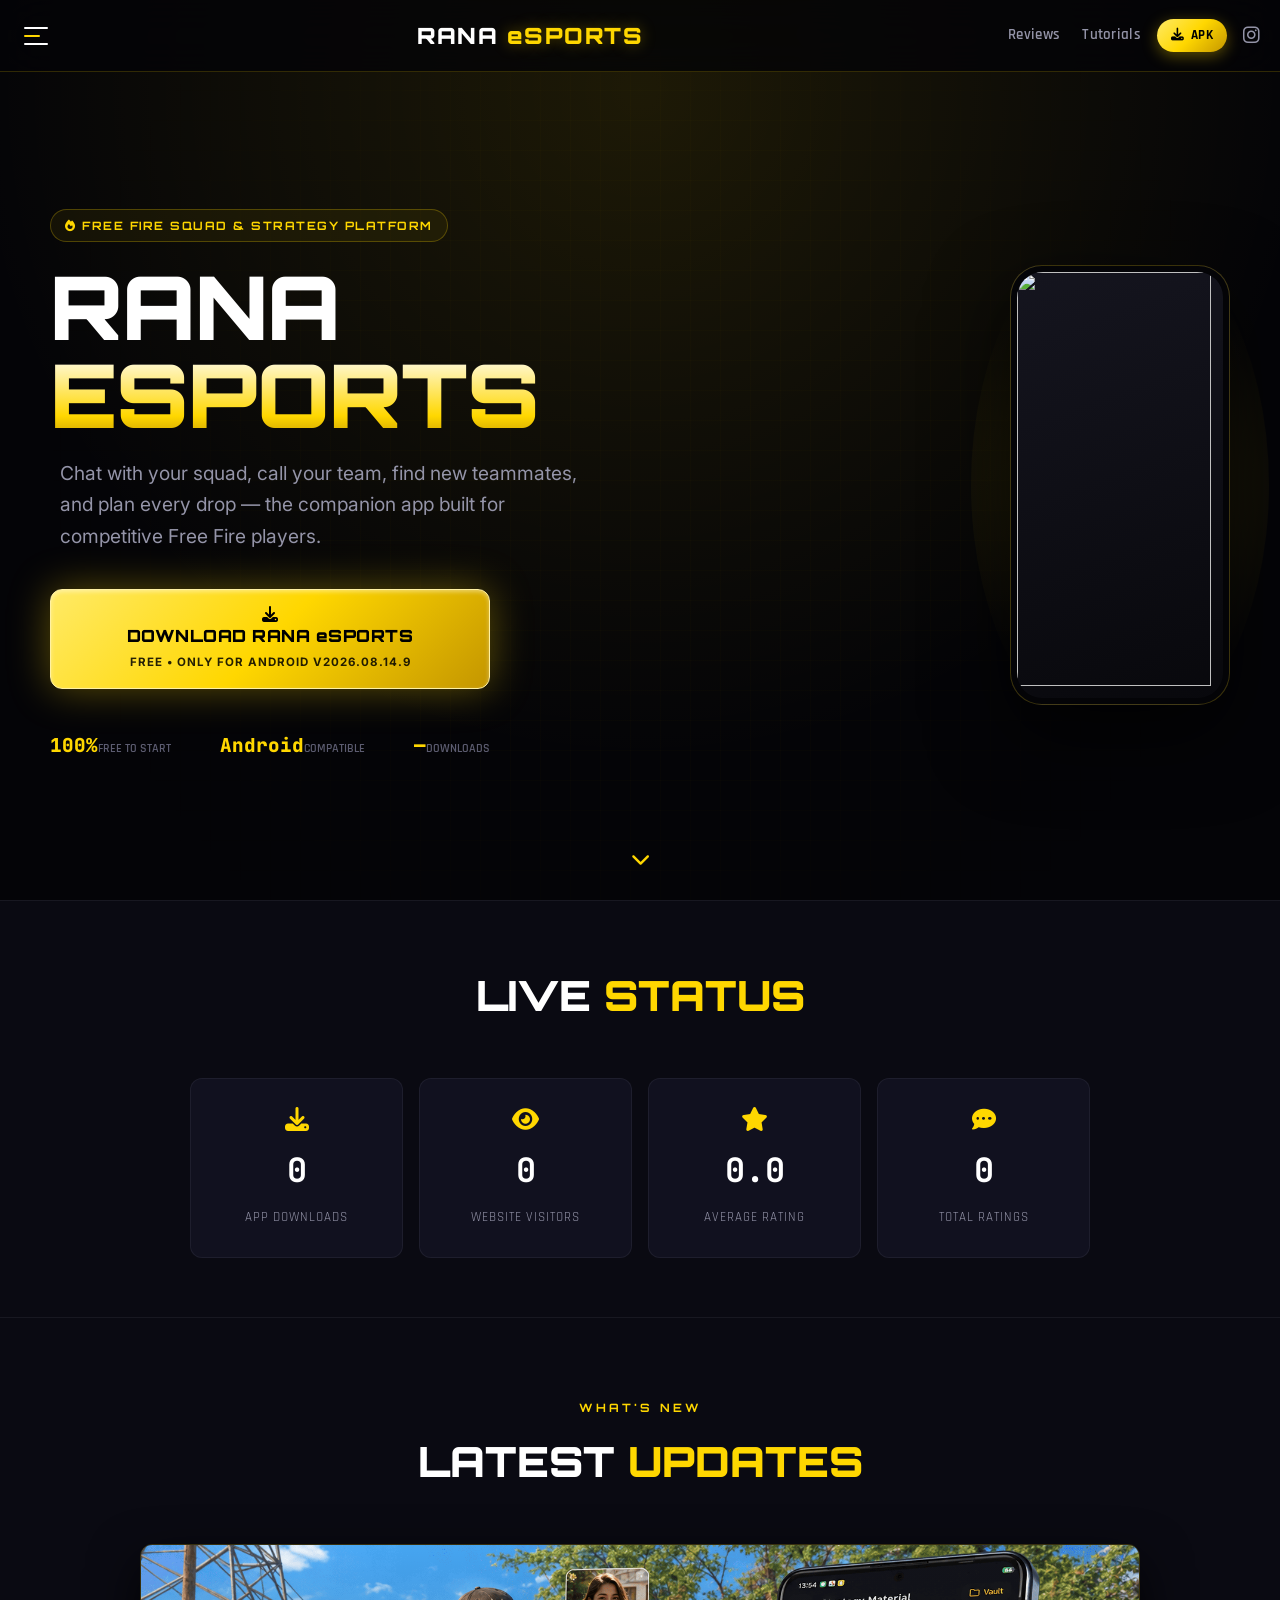
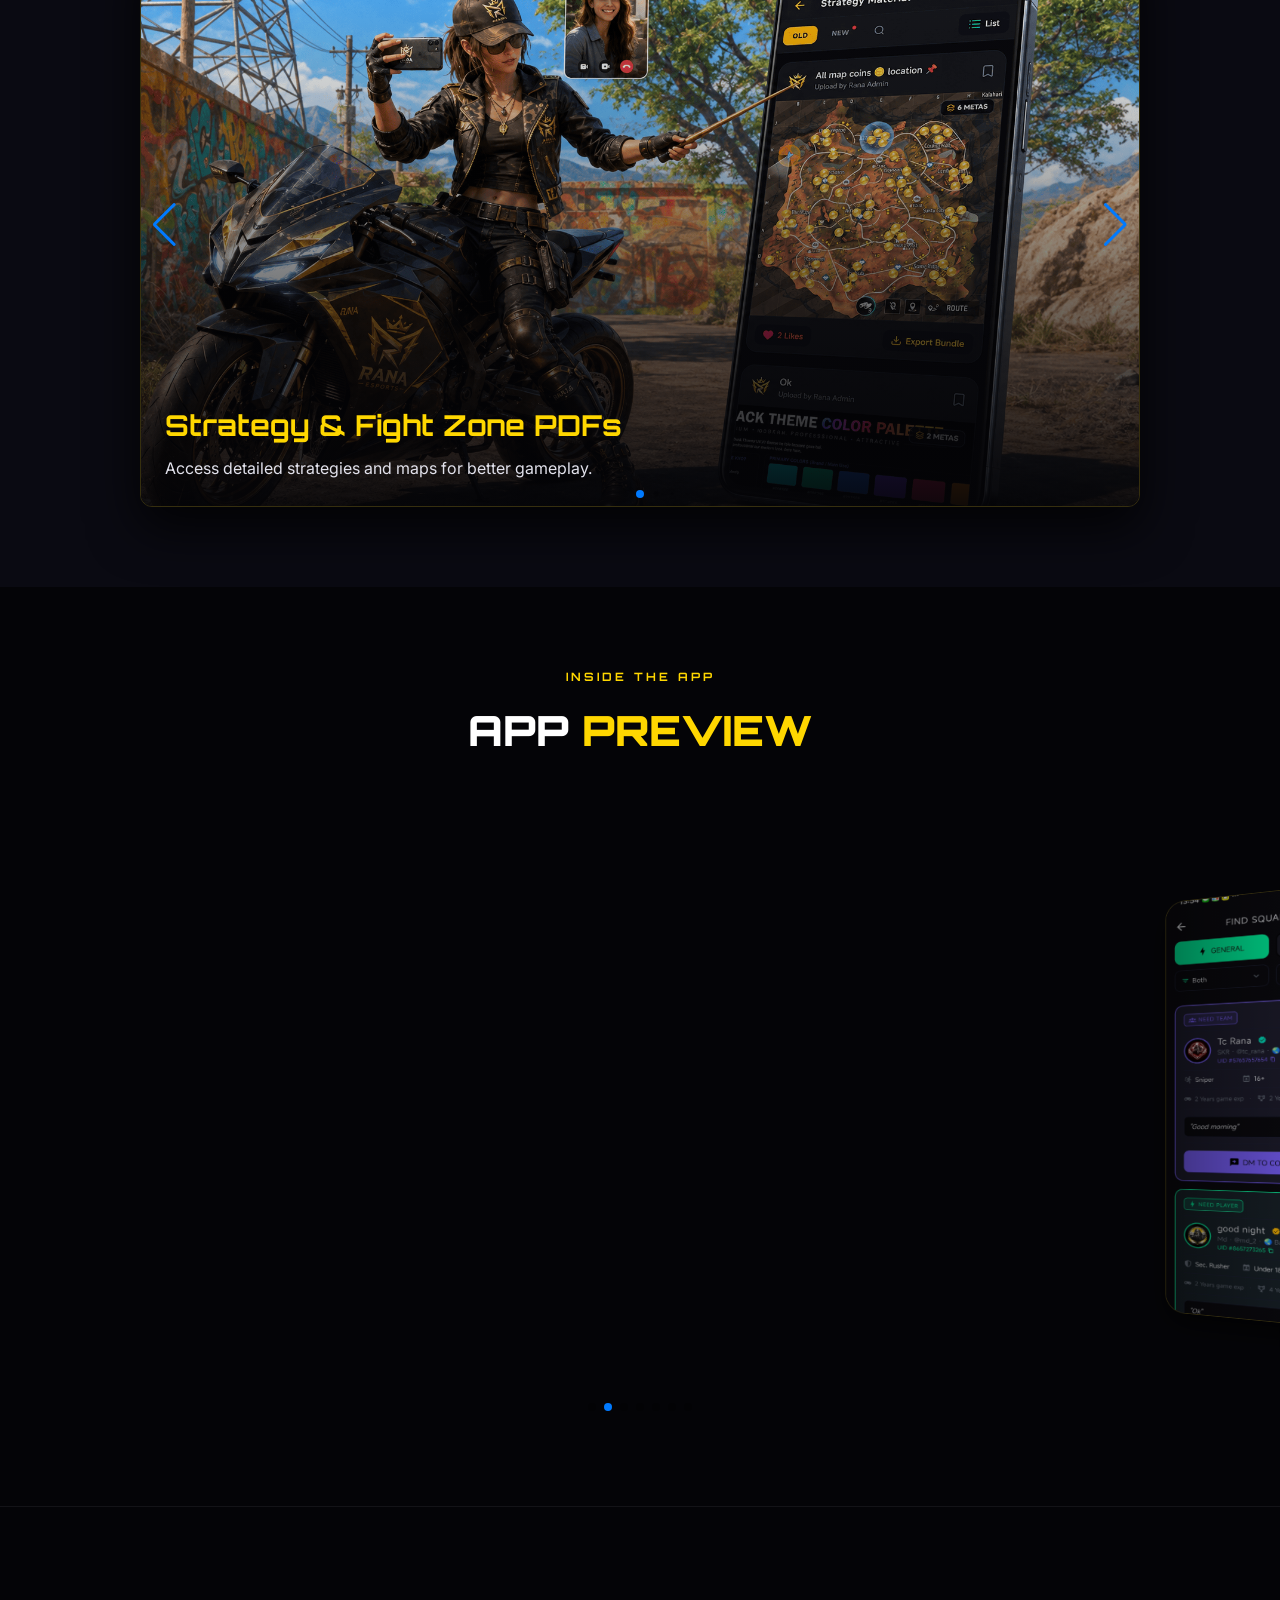
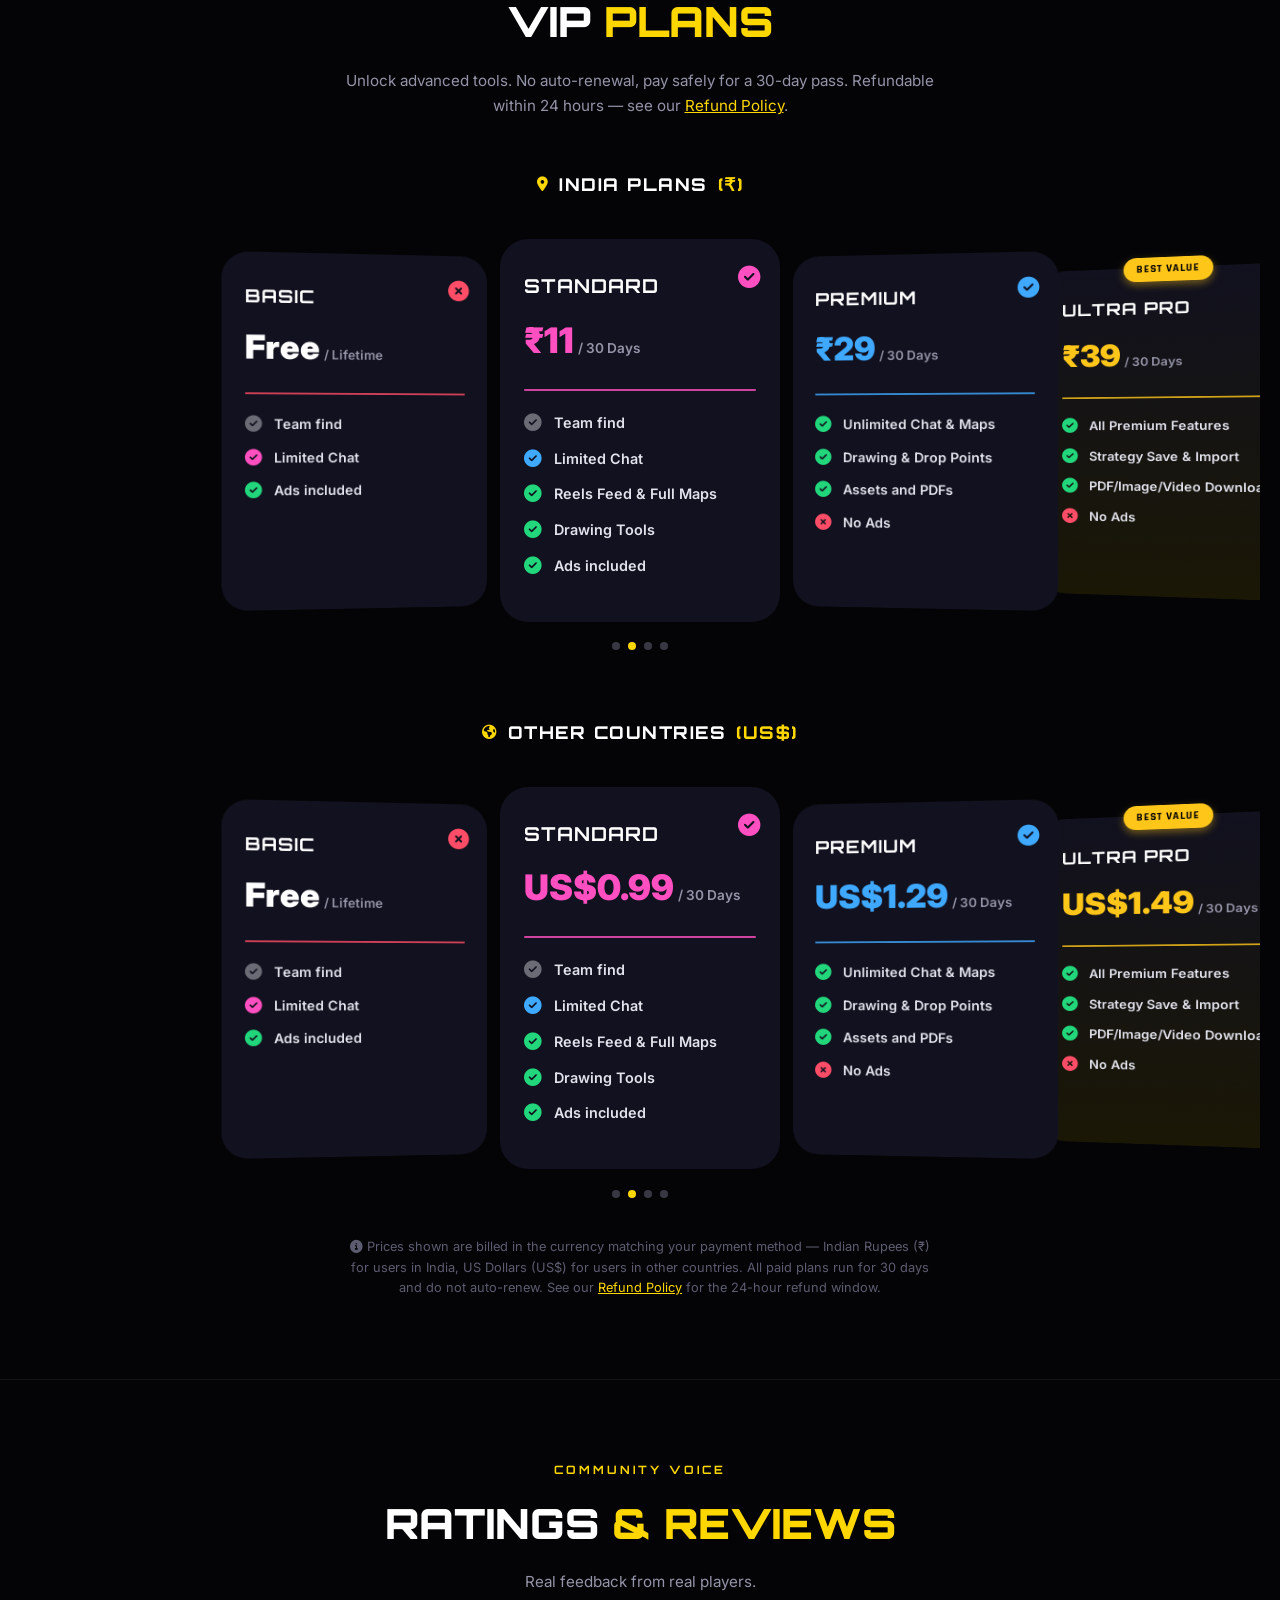
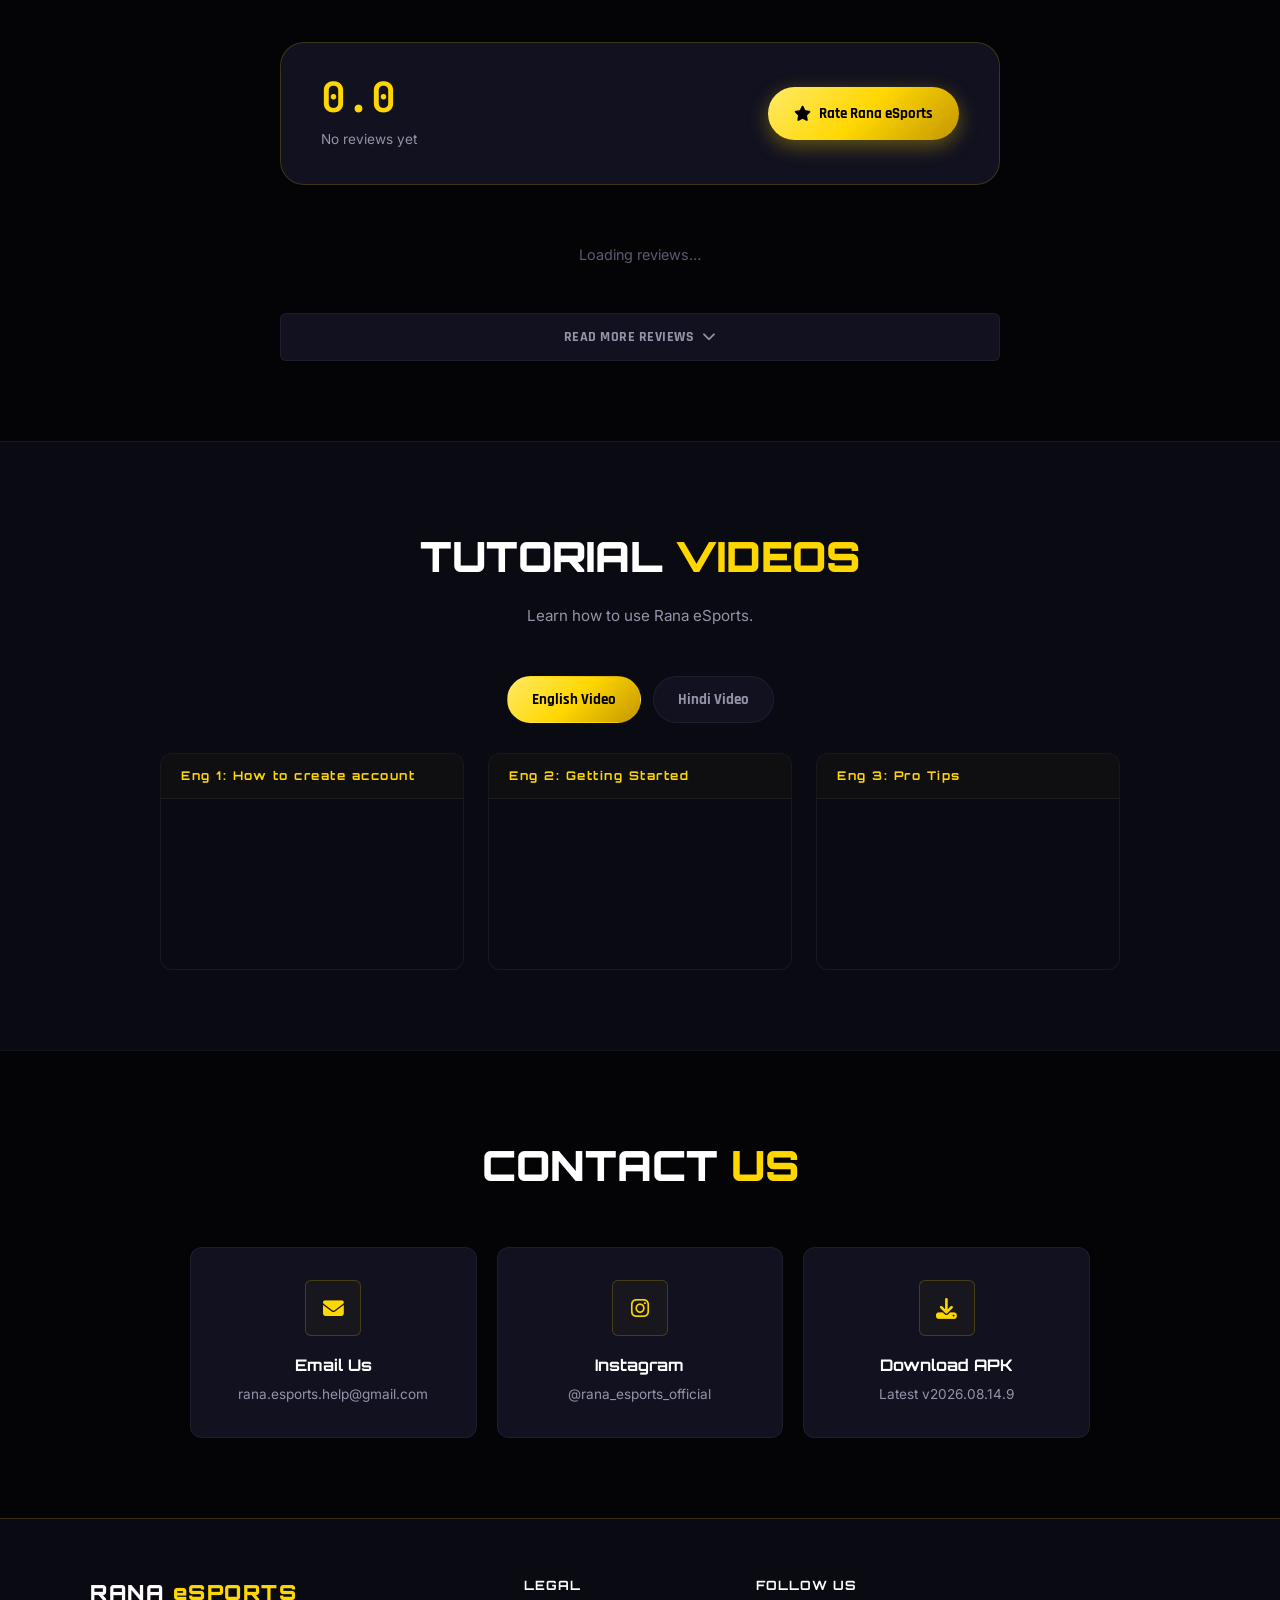
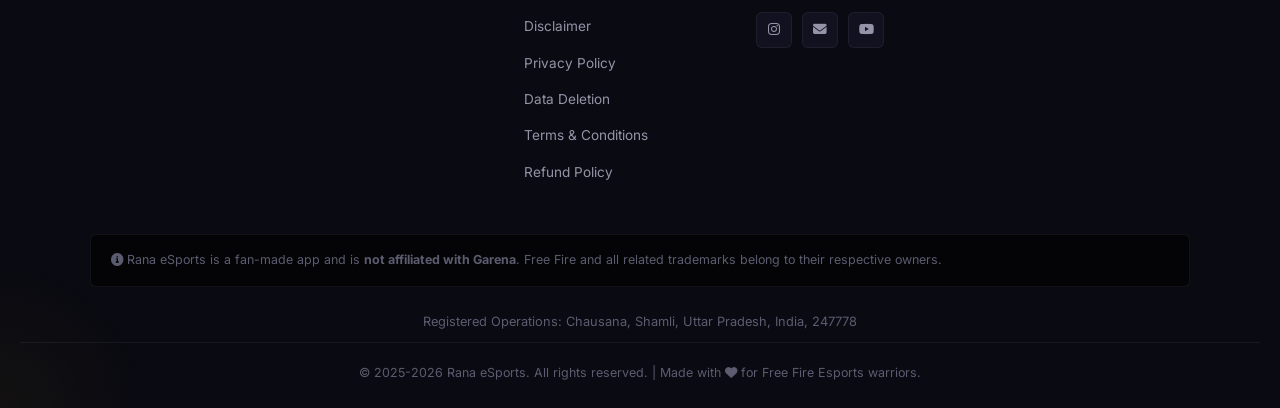
==== commit a292dff2: "Update index.html" ====
--- a/index.html
+++ b/index.html
@@ -19,7 +19,7 @@
   <meta property="og:description" content="Squad chat, voice calls, team finder, and tactical maps — the ultimate Free Fire companion app." />
   <meta property="og:image" content="https://ranaesp.online/app-data/banner/Banner.png" />
   <!-- TODO: update to your real domain once live -->
-  <meta property="og:url" content="https://ranaesports.online" />
+  <meta property="og:url" content="https://ranaesp.online" />
   <meta name="twitter:card" content="summary_large_image" />
 
   <!-- Favicon -->
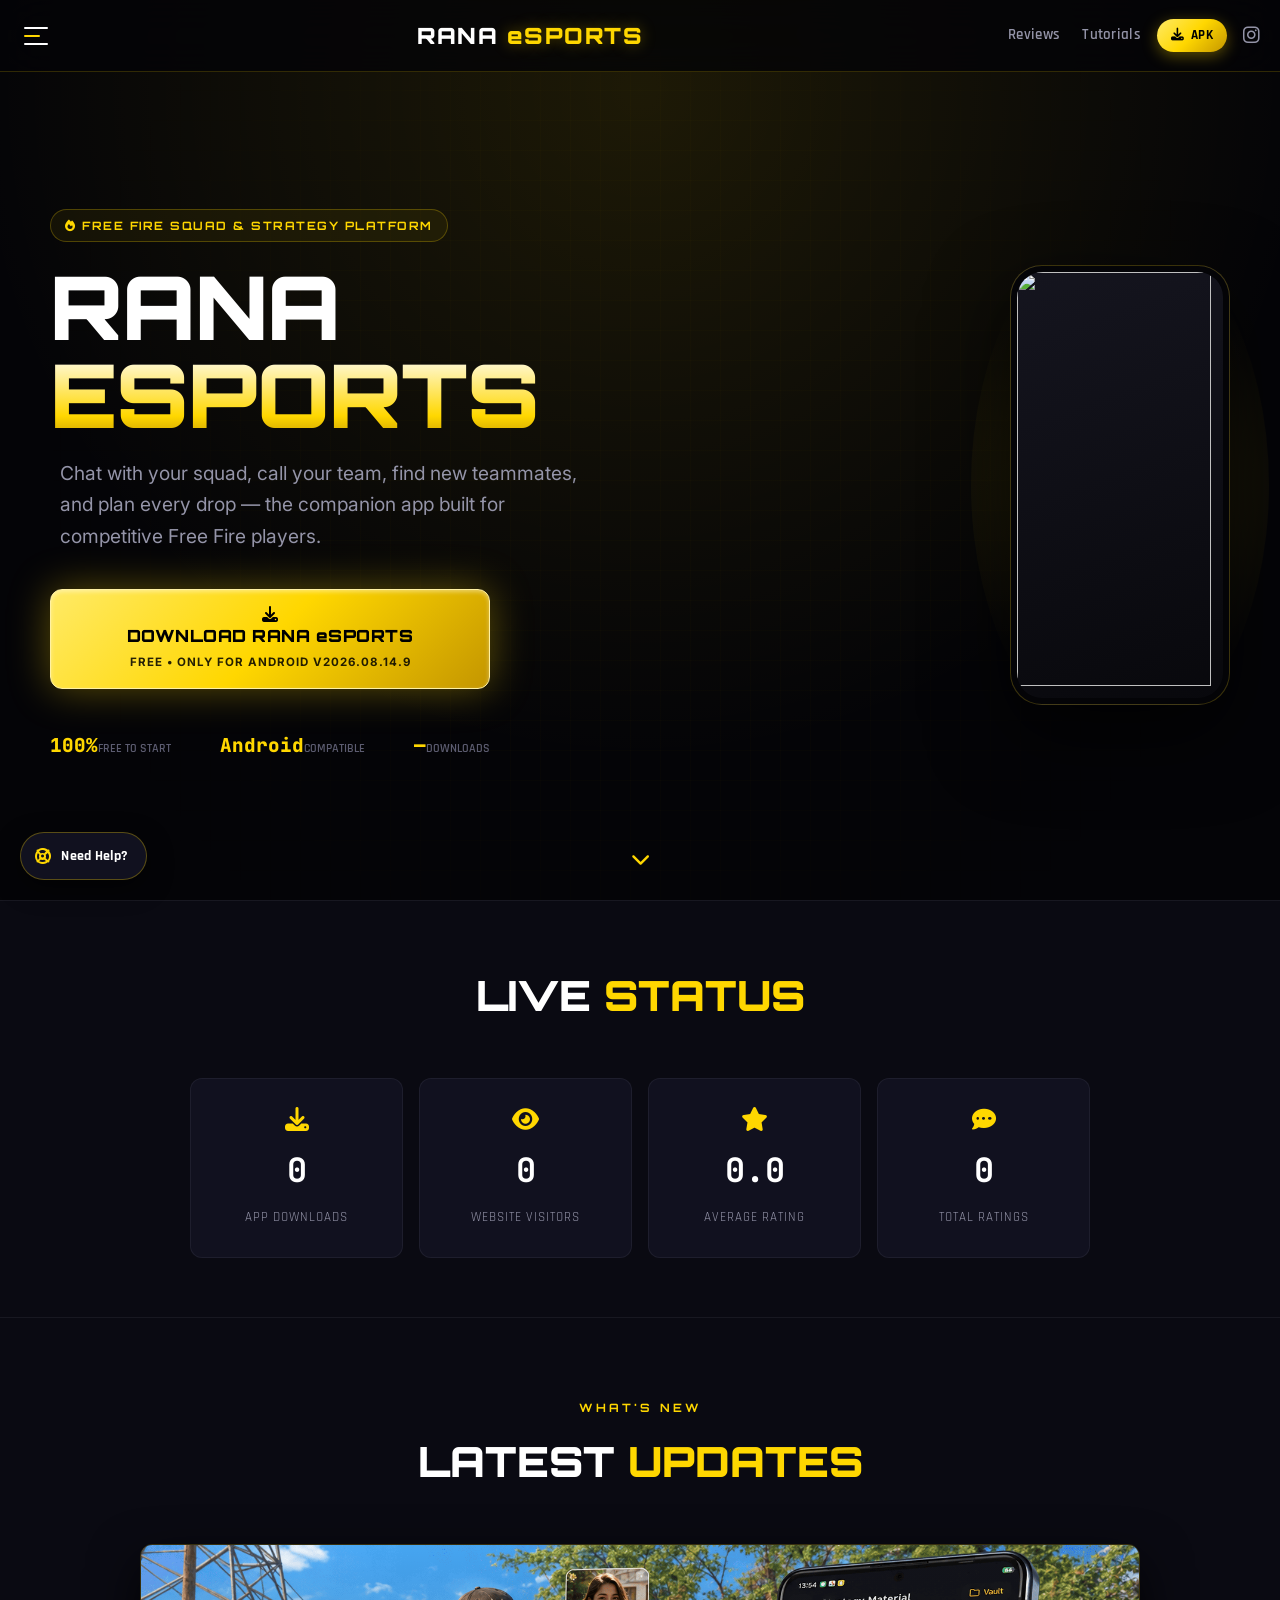
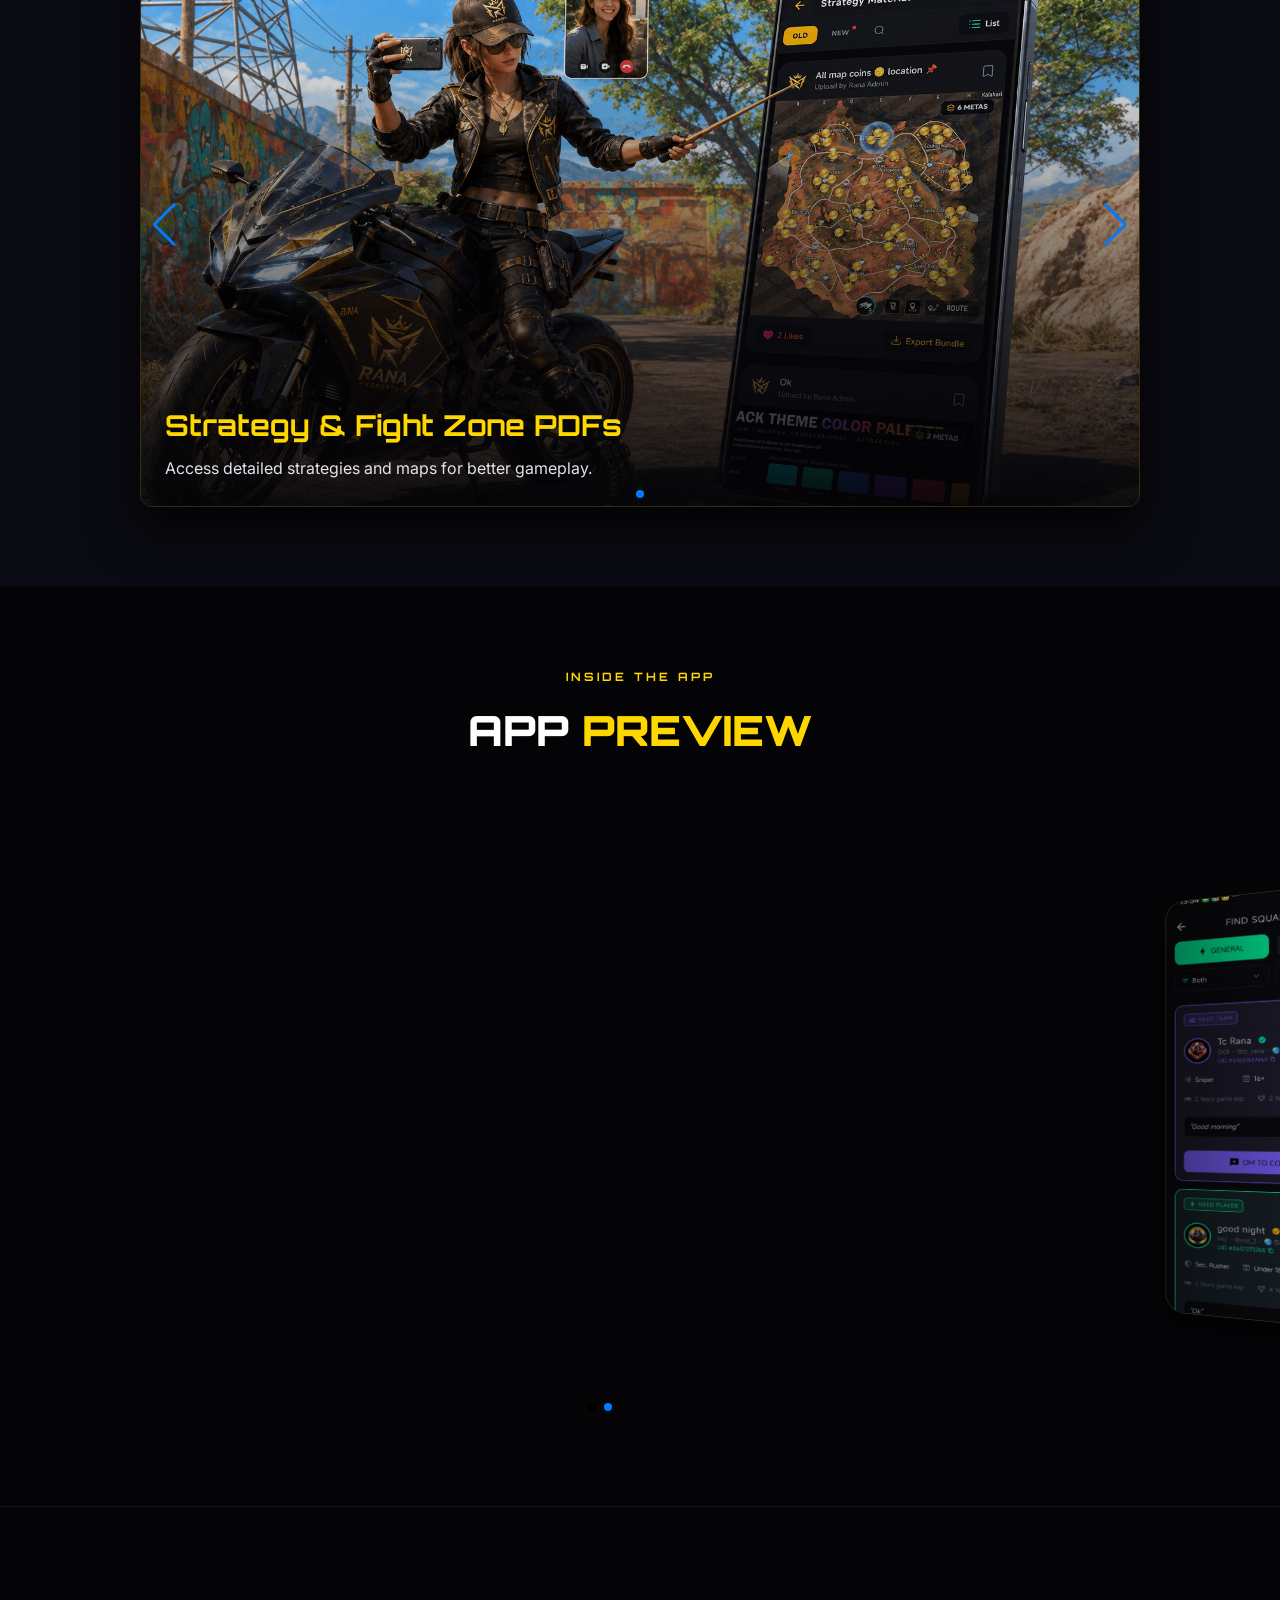
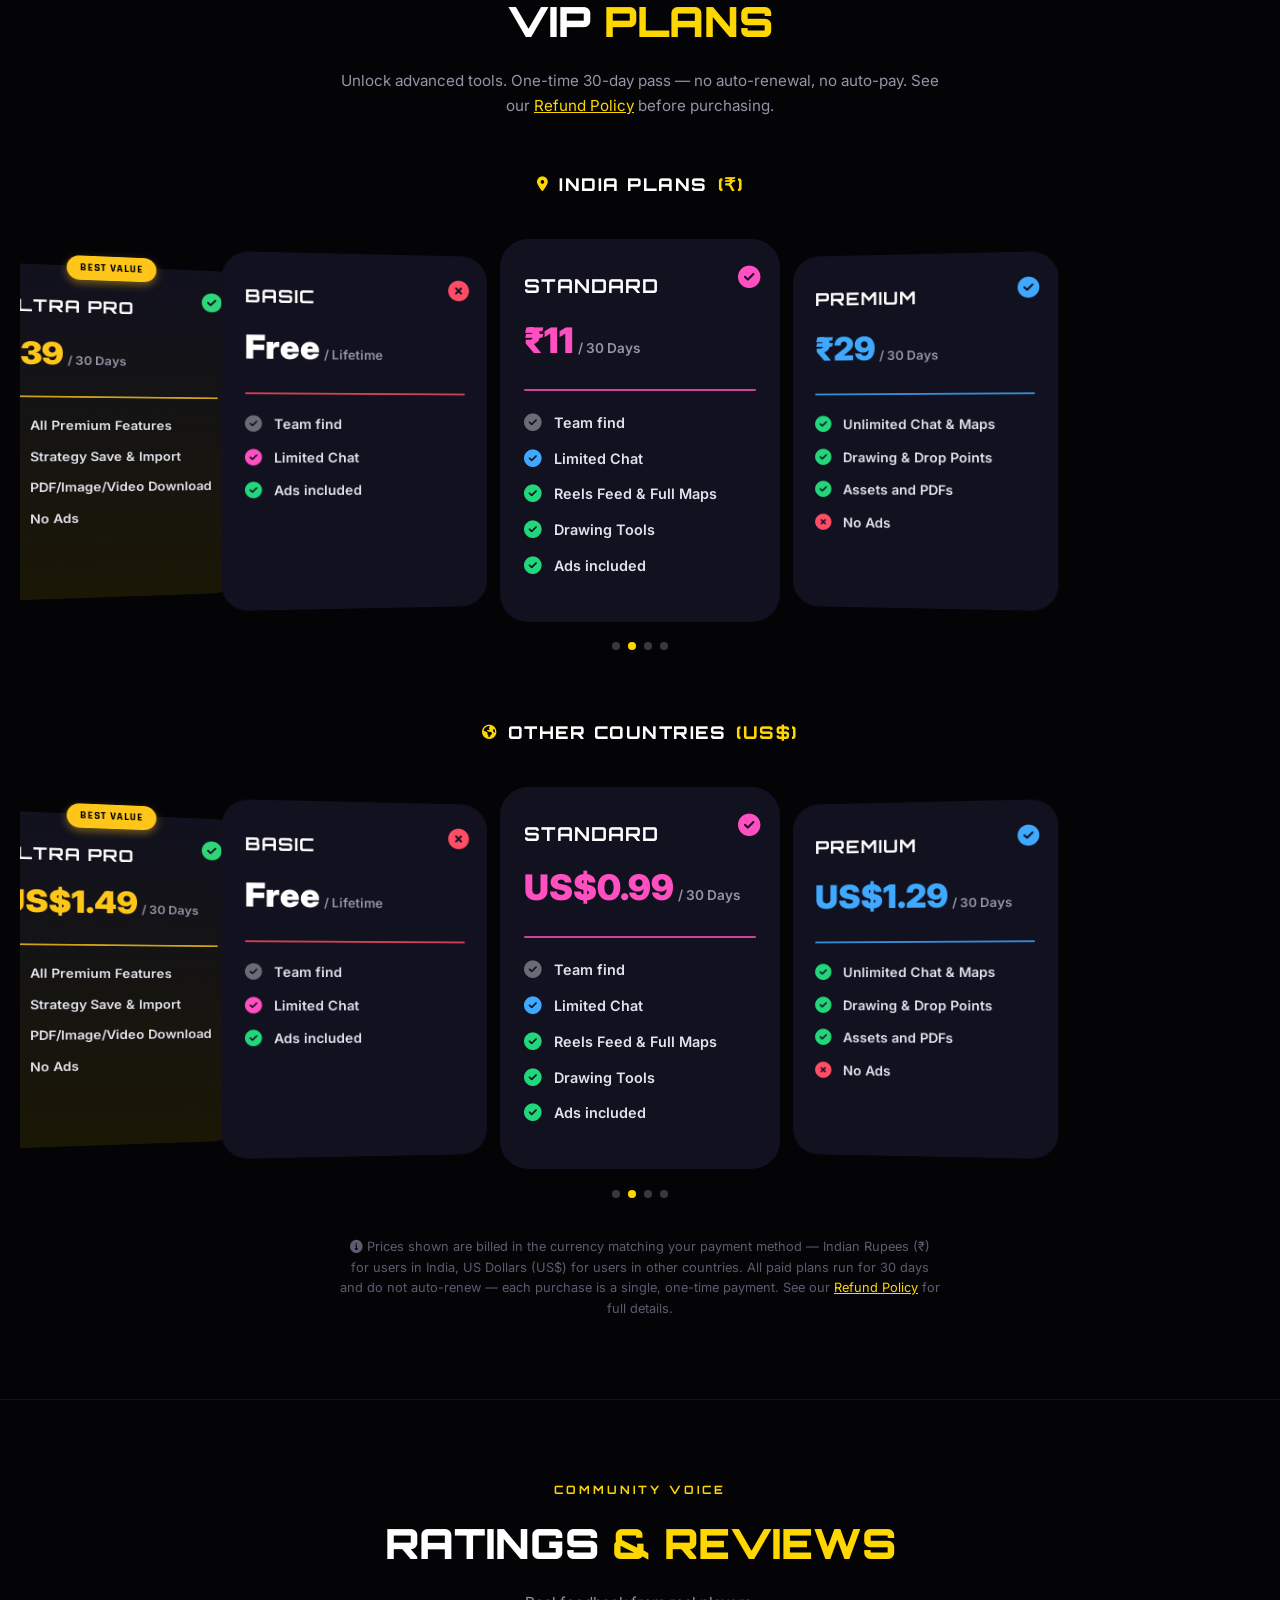
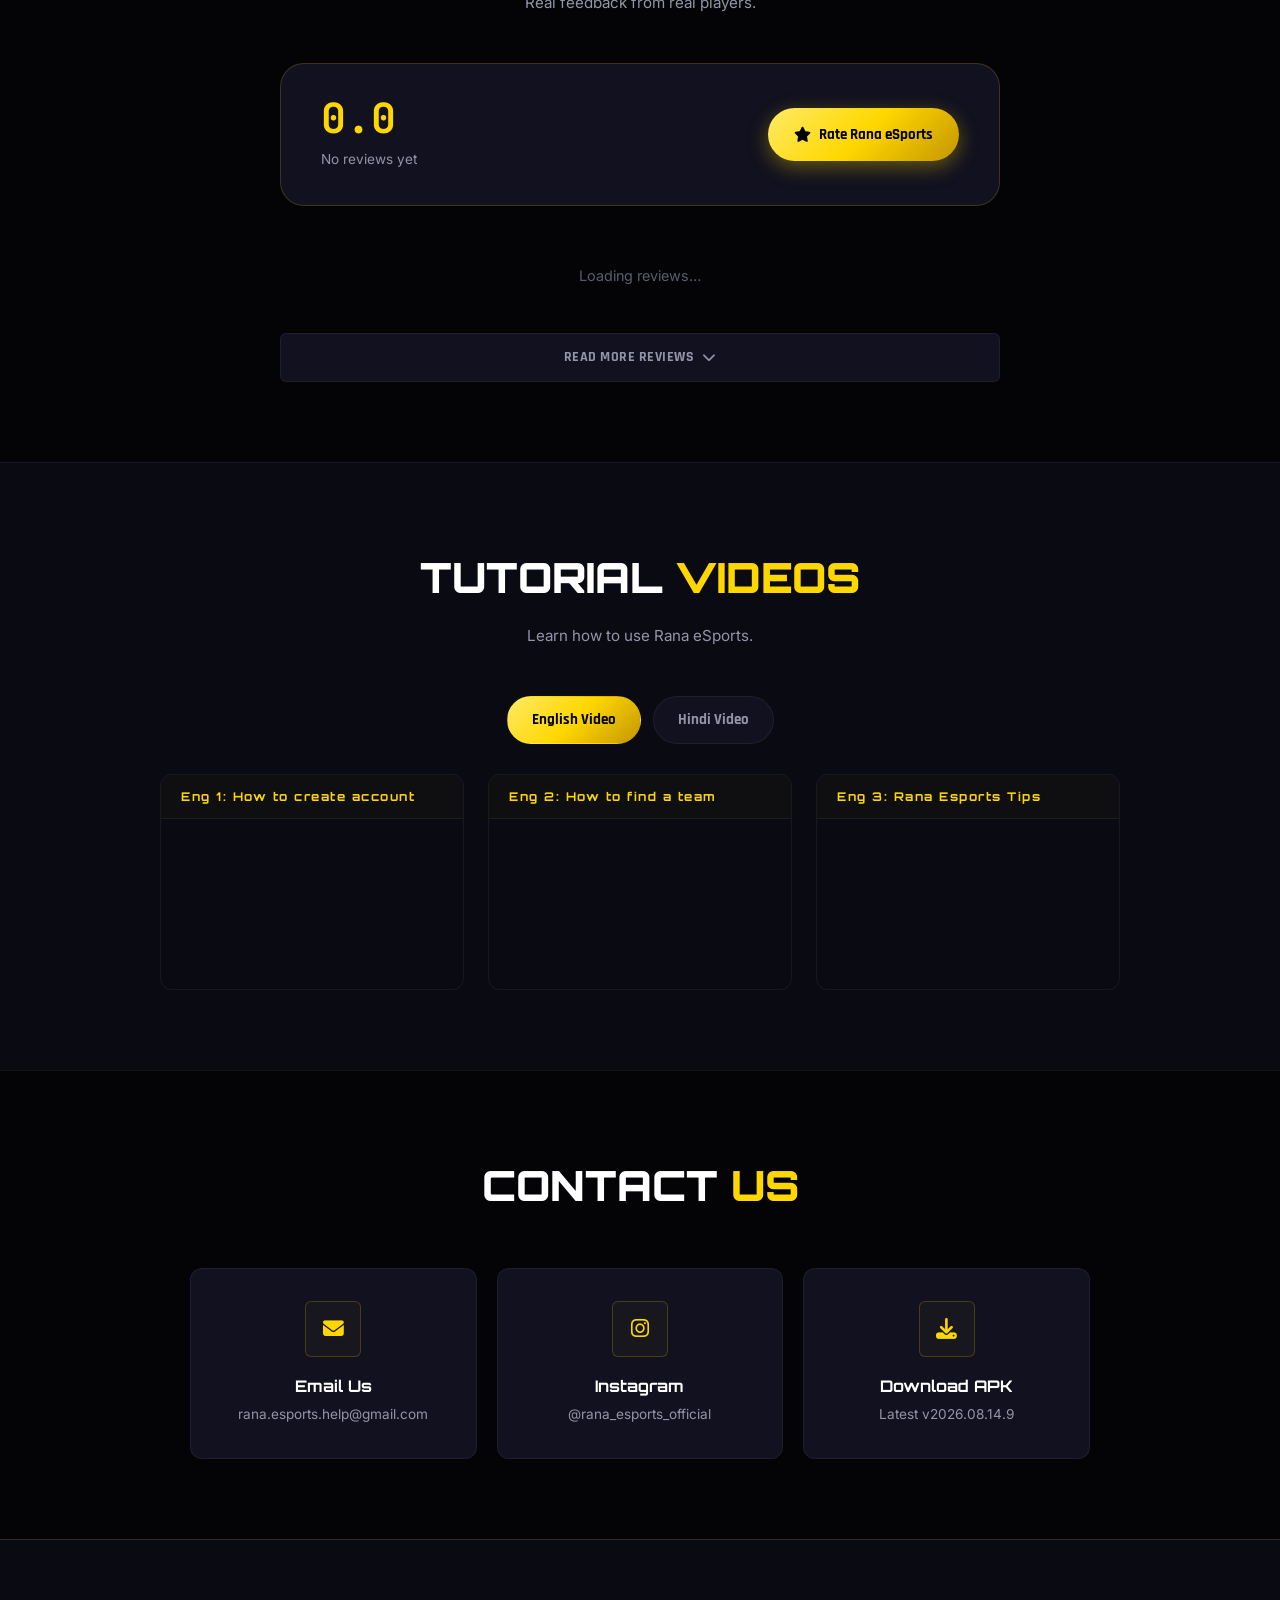
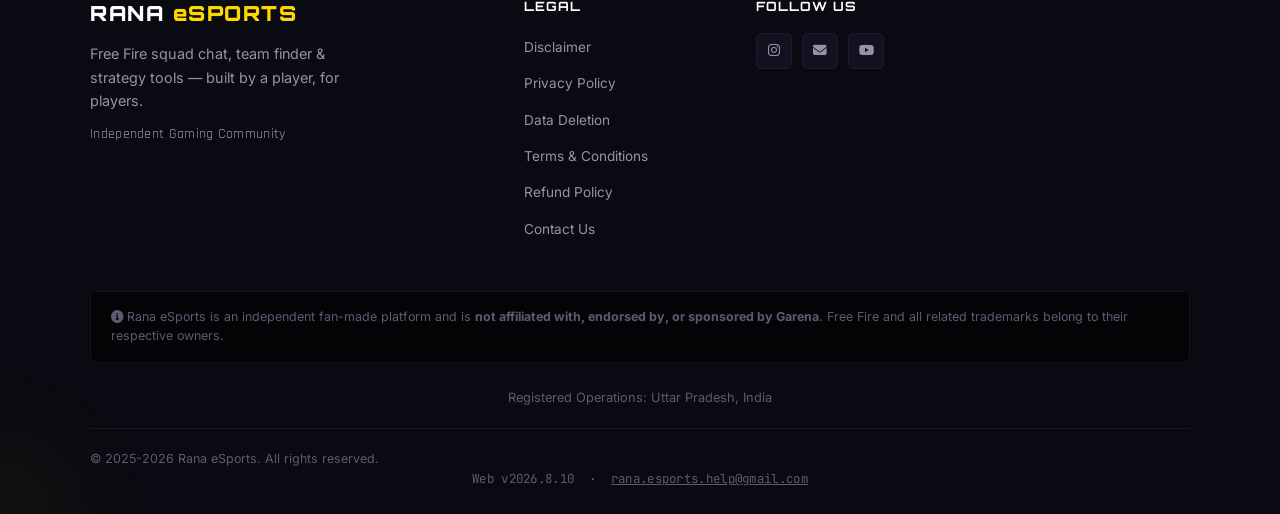
==== commit 6c260d43: "20/08/2026 new update" ====
--- a/index.html
+++ b/index.html
@@ -18,7 +18,6 @@
   <meta property="og:title" content="Rana eSports — Free Fire Squad & Strategy App" />
   <meta property="og:description" content="Squad chat, voice calls, team finder, and tactical maps — the ultimate Free Fire companion app." />
   <meta property="og:image" content="https://ranaesp.online/app-data/banner/Banner.png" />
-  <!-- TODO: update to your real domain once live -->
   <meta property="og:url" content="https://ranaesp.online" />
   <meta name="twitter:card" content="summary_large_image" />
 
@@ -41,7 +40,7 @@
   <!-- Typography -->
   <link href="https://fonts.googleapis.com/css2?family=Orbitron:wght@400;700;800;900&family=Rajdhani:wght@400;600;700&family=Inter:wght@300;400;500;600;700&family=JetBrains+Mono:wght@400;600&display=swap" rel="stylesheet" />
 
-  <link rel="stylesheet" href="styles.css?v=2" />
+  <link rel="stylesheet" href="styles.css?v=3" />
 </head>
 <body>
 
@@ -58,16 +57,15 @@
       </a>
     </div>
     <div class="nav-right">
-      <!-- Desktop-only quick links -->
       <div class="nav-quicklinks">
         <a href="#ratings">Reviews</a>
         <a href="#tutorials">Tutorials</a>
       </div>
       <!-- TODO: replace with your actual APK release link -->
       <a
-        href="https://github.com/skrsameer/Rana-eSports/releases/latest/download/RanaEsports.apk"
+        href="https://github.com/Rana-Studio-01/Rana-eSports/releases/download/v1.0.0/Rana-eSports.apk"
         target="_self"
-        download="Rana_Esports.apk"
+        download="Rana-eSports.apk"
         rel="noopener noreferrer"
         class="nav-download-btn-small"
         data-download-track
@@ -100,12 +98,12 @@
       <a href="#tutorials" class="sidebar-link"><i class="fab fa-youtube" aria-hidden="true"></i> Tutorials</a>
 
       <span class="sidebar-group-label">Legal &amp; Support</span>
-      <a href="disclaimer.html" class="sidebar-link"><i class="fas fa-triangle-exclamation" aria-hidden="true"></i> Disclaimer</a>
-      <a href="privacy-policy.html" class="sidebar-link"><i class="fas fa-shield-halved" aria-hidden="true"></i> Privacy Policy</a>
-      <a href="data-deletion.html" class="sidebar-link"><i class="fas fa-user-slash" aria-hidden="true"></i> Account &amp; Data Deletion</a>
-      <a href="terms.html" class="sidebar-link"><i class="fas fa-file-contract" aria-hidden="true"></i> Terms &amp; Conditions</a>
-      <a href="refund.html" class="sidebar-link"><i class="fas fa-rotate-left" aria-hidden="true"></i> Refund Policy</a>
-      <a href="contact.html" class="sidebar-link"><i class="fas fa-envelope" aria-hidden="true"></i> Contact Us (Full Page)</a>
+      <a href="/disclaimer/" class="sidebar-link"><i class="fas fa-triangle-exclamation" aria-hidden="true"></i> Disclaimer</a>
+      <a href="/privacy-policy/" class="sidebar-link"><i class="fas fa-shield-halved" aria-hidden="true"></i> Privacy Policy</a>
+      <a href="/data-deletion/" class="sidebar-link"><i class="fas fa-user-slash" aria-hidden="true"></i> Account &amp; Data Deletion</a>
+      <a href="/terms/" class="sidebar-link"><i class="fas fa-file-contract" aria-hidden="true"></i> Terms &amp; Conditions</a>
+      <a href="/refund/" class="sidebar-link"><i class="fas fa-rotate-left" aria-hidden="true"></i> Refund Policy</a>
+      <a href="/contact/" class="sidebar-link"><i class="fas fa-envelope" aria-hidden="true"></i> Contact Us</a>
     </nav>
     <div class="sidebar-footer">
       <a href="https://www.instagram.com/rana_esports_official" target="_blank" rel="noopener noreferrer">
@@ -129,9 +127,9 @@
 
         <!-- TODO: replace with your actual APK release link -->
         <a
-          href="https://github.com/skrsameer/Rana-eSports/releases/latest/download/RanaEsports.apk"
+          href="https://github.com/Rana-Studio-01/Rana-eSports/releases/download/v1.0.0/Rana-eSports.apk"
           target="_self"
-          download="Rana_Esports.apk"
+          download="Rana-eSports.apk"
           rel="noopener noreferrer"
           class="download-btn"
           id="downloadBtn"
@@ -257,7 +255,7 @@
   <section class="pricing-section" id="pricing">
     <div class="section-header">
       <h2 class="section-title">VIP <span class="accent">PLANS</span></h2>
-      <p class="section-desc">Unlock advanced tools. No auto-renewal, pay safely for a 30-day pass. Refundable within 24 hours — see our <a href="refund.html" style="color: var(--gold-primary);">Refund Policy</a>.</p>
+      <p class="section-desc">Unlock advanced tools. One-time 30-day pass — no auto-renewal, no auto-pay. See our <a href="/refund/" style="color: var(--gold-primary);">Refund Policy</a> before purchasing.</p>
     </div>
 
     <!-- INDIA (₹) PLANS — auto-scrolling, swipeable carousel -->
@@ -390,7 +388,7 @@
       <div class="swiper-pagination"></div>
     </div>
 
-    <p class="currency-note"><i class="fas fa-circle-info" aria-hidden="true"></i> Prices shown are billed in the currency matching your payment method — Indian Rupees (₹) for users in India, US Dollars (US$) for users in other countries. All paid plans run for 30 days and do not auto-renew. See our <a href="refund.html" style="color: var(--gold-primary);">Refund Policy</a> for the 24-hour refund window.</p>
+    <p class="currency-note"><i class="fas fa-circle-info" aria-hidden="true"></i> Prices shown are billed in the currency matching your payment method — Indian Rupees (₹) for users in India, US Dollars (US$) for users in other countries. All paid plans run for 30 days and do not auto-renew — each purchase is a single, one-time payment. See our <a href="/refund/" style="color: var(--gold-primary);">Refund Policy</a> for full details.</p>
   </section>
 
   <!-- ===== RATE & REVIEW (Firebase) ===== -->
@@ -428,40 +426,37 @@
       <h2 class="section-title">TUTORIAL <span class="accent">VIDEOS</span></h2>
       <p class="section-desc">Learn how to use Rana eSports.</p>
     </div>
-    <!-- Video Language Tabs -->
     <div class="video-tabs" aria-label="Video Language">
       <button type="button" class="video-tab active" data-vid-tab="english">English Video</button>
       <button type="button" class="video-tab" data-vid-tab="hindi">Hindi Video</button>
     </div>
 
-    <!-- English Videos (Default Show) -->
     <div class="videos-grid" id="englishVideos">
       <div class="video-card">
         <div class="video-label">Eng 1: How to create account</div>
         <div class="video-wrapper"><div id="playerEng1"></div></div>
       </div>
       <div class="video-card">
-        <div class="video-label">Eng 2: Getting Started</div>
+        <div class="video-label">Eng 2: How to find a team</div>
         <div class="video-wrapper"><div id="playerEng2"></div></div>
       </div>
       <div class="video-card">
-        <div class="video-label">Eng 3: Pro Tips</div>
+        <div class="video-label">Eng 3: Rana Esports Tips</div>
         <div class="video-wrapper"><div id="playerEng3"></div></div>
       </div>
     </div>
 
-    <!-- Hindi Videos (Default Hidden) -->
     <div class="videos-grid" id="hindiVideos" style="display: none;">
       <div class="video-card">
         <div class="video-label">Hin 1: How to create account</div>
         <div class="video-wrapper"><div id="playerHin1"></div></div>
       </div>
       <div class="video-card">
-        <div class="video-label">Hin 2: Getting Started</div>
+        <div class="video-label">Hin 2: How to find a team</div>
         <div class="video-wrapper"><div id="playerHin2"></div></div>
       </div>
       <div class="video-card">
-        <div class="video-label">Hin 3: Pro Tips</div>
+        <div class="video-label">Eng 3: Rana Esports Tips</div>
         <div class="video-wrapper"><div id="playerHin3"></div></div>
       </div>
     </div>
@@ -484,7 +479,7 @@
         <p>@rana_esports_official</p>
       </a>
       <!-- TODO: replace with your actual APK release link -->
-      <a href="https://github.com/skrsameer/Rana-eSports/releases/latest/download/RanaEsports.apk" target="_self" download="Rana_Esports.apk" rel="noopener noreferrer" class="contact-card" data-download-track>
+      <a href="https://github.com/Rana-Studio-01/Rana-eSports/releases/download/v1.0.0/Rana-eSports.apk" target="_self" download="Rana-eSports.apk" rel="noopener noreferrer" class="contact-card" data-download-track>
         <div class="contact-icon"><i class="fas fa-download" aria-hidden="true"></i></div>
         <h3>Download APK</h3>
         <p>Latest v2026.08.14.9</p>
@@ -492,20 +487,23 @@
     </div>
   </section>
 
-  <!-- ===== FOOTER (short — legal docs now live on their own pages) ===== -->
+  <!-- ===== FOOTER ===== -->
   <footer class="footer">
     <div class="footer-top">
       <div class="footer-brand">
         <span class="footer-logo">RANA <span class="accent">eSPORTS</span></span>
+        <p>Free Fire squad chat, team finder &amp; strategy tools — built by a player, for players.</p>
+        <p class="footer-tagline">Independent Gaming Community</p>
       </div>
       <div class="footer-links">
         <h4>Legal</h4>
         <ul>
-          <li><a class="footer-legal-btn" href="disclaimer.html">Disclaimer</a></li>
-          <li><a class="footer-legal-btn" href="privacy-policy.html">Privacy Policy</a></li>
-          <li><a class="footer-legal-btn" href="data-deletion.html">Data Deletion</a></li>
-          <li><a class="footer-legal-btn" href="terms.html">Terms &amp; Conditions</a></li>
-          <li><a class="footer-legal-btn" href="refund.html">Refund Policy</a></li>
+          <li><a class="footer-legal-btn" href="/disclaimer/">Disclaimer</a></li>
+          <li><a class="footer-legal-btn" href="/privacy-policy/">Privacy Policy</a></li>
+          <li><a class="footer-legal-btn" href="/data-deletion/">Data Deletion</a></li>
+          <li><a class="footer-legal-btn" href="/terms/">Terms &amp; Conditions</a></li>
+          <li><a class="footer-legal-btn" href="/refund/">Refund Policy</a></li>
+          <li><a class="footer-legal-btn" href="/contact/">Contact Us</a></li>
         </ul>
       </div>
       <div class="footer-links">
@@ -519,17 +517,33 @@
     </div>
 
     <div class="footer-disclaimer">
-      <p><i class="fas fa-circle-info" aria-hidden="true"></i> Rana eSports is a fan-made app and is <strong>not affiliated with Garena</strong>. Free Fire and all related trademarks belong to their respective owners.</p>
-    </div>
-        <div class="footer-address" style="text-align: center; color: #5C5C70; font-size: 0.8rem; margin-bottom: 10px;">
-      <p>Registered Operations: Chausana, Shamli, Uttar Pradesh, India, 247778 </p>
-    </div>
-
+      <p><i class="fas fa-circle-info" aria-hidden="true"></i> Rana eSports is an independent fan-made platform and is <strong>not affiliated with, endorsed by, or sponsored by Garena</strong>. Free Fire and all related trademarks belong to their respective owners.</p>
+    </div>
+    <div class="footer-address">
+      <p>Registered Operations: Uttar Pradesh, India</p>
+    </div>
 
     <div class="footer-bottom">
-      <p>&copy; 2025-2026 Rana eSports. All rights reserved. | Made with <i class="fas fa-heart" aria-hidden="true"></i> for Free Fire Esports warriors.</p>
-    </div>
+  <div class="footer-bottom-row">
+    <p>&copy; 2025-<span id="footerYear"></span> Rana eSports. All rights reserved.</p>
+  </div>
+
+  <p class="footer-meta">
+    Web v2026.8.10 &nbsp;·&nbsp;
+    <a href="mailto:rana.esports.help@gmail.com"
+       style="color:var(--text-low); border-bottom:none;">
+      rana.esports.help@gmail.com
+    </a>
+  </p>
+</div>
   </footer>
+
+  <!-- Site-wide floating Need Help button — mails the admin directly for
+       now. Once an in-app Help Desk / admin panel exists this can point
+       there instead, but for now every "get help" path leads to email. -->
+  <a href="mailto:rana.esports.help@gmail.com?subject=Need%20Help%20-%20Rana%20eSports" class="need-help-btn" aria-label="Need help? Email the Rana eSports team">
+    <i class="fas fa-life-ring" aria-hidden="true"></i><span>Need Help?</span>
+  </a>
 
   <button class="back-to-top" id="backToTop" type="button" aria-label="Back to top"><i class="fas fa-chevron-up" aria-hidden="true"></i></button>
 
@@ -593,12 +607,11 @@
         <span class="ad-badge">Sponsored Ad</span>
         <span class="ad-timer">Downloading in <span id="adSeconds">10</span>s...</span>
       </div>
-      <!-- VIDEO LINK: यहाँ src="" में अपने GitHub वाले वीडियो का डायरेक्ट लिंक डालना -->
       <video id="adVideoPlayer" src="https://uffifnuasuzwhpnnflvj.supabase.co/storage/v1/object/public/Alisha%20eSports/ad1.MP4" playsinline></video>
       <div class="ad-progress-bar"><div class="ad-progress-fill" id="adProgressFill"></div></div>
     </div>
   </div>
 
-  <script src="script.js?v=6" defer></script>
+  <script src="script.js?v=7" defer></script>
 </body>
 </html>
--- a/styles.css
+++ b/styles.css
@@ -450,6 +450,7 @@
 @media (min-width: 768px) { .footer-top { grid-template-columns: 2fr repeat(3, 1fr); } }
 .footer-brand .footer-logo { font-family: var(--font-display); font-size: 1.3rem; font-weight: 900; letter-spacing: 1.5px; color: var(--text-pure); display: block; margin-bottom: 12px; }
 .footer-brand p { color: var(--text-mid); font-size: 0.9rem; max-width: 280px; }
+.footer-tagline { color: var(--text-low); font-size: 0.8rem; margin-top: 10px; font-family: var(--font-nav); letter-spacing: 0.3px; }
 .footer-links h4 { font-family: var(--font-display); font-size: 0.8rem; text-transform: uppercase; letter-spacing: 1px; color: var(--text-pure); margin-bottom: 16px; }
 .footer-links ul { list-style: none; }
 .footer-links li { margin-bottom: 10px; }
@@ -463,8 +464,20 @@
 .footer-socials a:hover { color: #000; background: var(--gold-primary); border-color: var(--gold-primary); }
 .footer-disclaimer { max-width: 1100px; margin: 0 auto 24px; padding: 16px 20px; background: var(--bg-pitch); border: var(--border-dim); border-radius: var(--radius-sm); }
 .footer-disclaimer p { font-size: 0.78rem; color: var(--text-low); line-height: 1.5; }
-.footer-bottom { border-top: var(--border-dim); padding-top: 20px; text-align: center; }
+.footer-address { max-width: 1100px; margin: 0 auto 20px; text-align: center; color: var(--text-low); font-size: 0.8rem; }
+.footer-bottom { border-top: var(--border-dim); padding-top: 20px; text-align: center; max-width: 1100px; margin: 0 auto; }
 .footer-bottom p { font-size: 0.78rem; color: var(--text-low); }
+.footer-bottom-row { display: flex; flex-direction: column; align-items: center; gap: 6px; }
+@media (min-width: 640px) {
+  .footer-bottom-row { flex-direction: row; justify-content: space-between; text-align: left; }
+}
+.footer-meta { color: var(--text-low); font-size: 0.75rem; font-family: var(--font-mono); letter-spacing: 0.3px; }
+.footer-made-in-india { display: inline-flex; align-items: center; gap: 6px; color: var(--text-low); font-size: 0.78rem; font-family: var(--font-nav); }
+.footer-made-in-india .flag-strip { display: inline-flex; width: 18px; height: 12px; border-radius: 2px; overflow: hidden; box-shadow: 0 0 0 1px rgba(255,255,255,0.08); }
+.footer-made-in-india .flag-strip span { flex: 1; }
+.footer-made-in-india .flag-strip span:nth-child(1) { background: #FF9933; }
+.footer-made-in-india .flag-strip span:nth-child(2) { background: #FFFFFF; }
+.footer-made-in-india .flag-strip span:nth-child(3) { background: #138808; }
 
 /* ===== 16. BACK-TO-TOP ===== */
 .back-to-top {
@@ -476,10 +489,39 @@
 }
 .back-to-top.show { opacity: 1; pointer-events: all; }
 
-/* ===== 17. LEGAL / STANDALONE CONTENT BLOCKS (shared by disclaimer.html,
-   privacy-policy.html, data-deletion.html, terms.html, refund.html,
-   contact.html) — same visual language as the old in-page drawer, now
-   rendered as normal page content instead of a slide-out panel. ===== */
+/* ===== 16B. FLOATING "NEED HELP" BUTTON (site-wide, single instance) =====
+   Sits above the back-to-top button on the opposite side by default so
+   the two never collide; on very small screens back-to-top moves out of
+   the way while help stays anchored bottom-left. */
+.need-help-btn {
+  position: fixed; left: 20px; bottom: 20px; z-index: 998;
+  display: inline-flex; align-items: center; gap: 10px;
+  background: var(--bg-card); border: 1.5px solid rgba(255, 215, 0, 0.3);
+  color: var(--text-pure); text-decoration: none;
+  font-family: var(--font-nav); font-weight: 700; font-size: 0.85rem; letter-spacing: 0.3px;
+  padding: 12px 18px 12px 14px; border-radius: 100px;
+  box-shadow: 0 8px 24px rgba(0,0,0,0.5), 0 0 0 0 var(--gold-glow);
+  backdrop-filter: blur(10px); -webkit-backdrop-filter: blur(10px);
+  transition: var(--transition-fast);
+  animation: helpPulse 3s ease-in-out infinite;
+}
+.need-help-btn i { color: var(--gold-primary); font-size: 1rem; }
+.need-help-btn:hover { transform: translateY(-3px); border-color: var(--gold-primary); box-shadow: 0 12px 30px rgba(255,215,0,0.25); }
+@keyframes helpPulse {
+  0%, 100% { box-shadow: 0 8px 24px rgba(0,0,0,0.5), 0 0 0 0 rgba(255,215,0,0.25); }
+  50% { box-shadow: 0 8px 24px rgba(0,0,0,0.5), 0 0 0 8px rgba(255,215,0,0); }
+}
+@media (max-width: 480px) {
+  .need-help-btn { left: 14px; bottom: 14px; padding: 11px 16px 11px 12px; font-size: 0.8rem; }
+  .need-help-btn span { display: none; }
+  .need-help-btn { width: 46px; height: 46px; justify-content: center; padding: 0; border-radius: 50%; }
+  .need-help-btn i { font-size: 1.1rem; }
+}
+
+/* ===== 17. LEGAL / STANDALONE CONTENT BLOCKS (shared by disclaimer,
+   privacy-policy, data-deletion, terms, refund, contact pages) — same
+   visual language as the old in-page drawer, now rendered as normal
+   page content instead of a slide-out panel. ===== */
 .legal-updated { font-size: 0.78rem; color: var(--text-low); margin-bottom: 18px; text-transform: uppercase; letter-spacing: 1px; font-family: var(--font-nav); }
 .legal-intro { font-size: 0.95rem; color: var(--text-high); margin-bottom: 22px; }
 
@@ -605,12 +647,10 @@
 .ad-progress-fill { height: 100%; width: 0%; background: #FFD700; transition: width 1s linear; }
 
 /* ==========================================================================
-   21. NEW — STANDALONE PAGE LAYOUT
-   Used by: disclaimer.html, privacy-policy.html, data-deletion.html,
-   terms.html, refund.html, contact.html
-   These pages no longer live inside the sliding legal-drawer — they are
-   full pages that share this exact navbar + footer + card styling so the
-   look is identical on mobile and desktop.
+   21. STANDALONE PAGE LAYOUT
+   Used by: disclaimer/, privacy-policy/, data-deletion/, terms/, refund/,
+   contact/ (each its own folder with an index.html, so URLs show
+   /disclaimer/ instead of /disclaimer.html)
    ========================================================================== */
 .nav-back-link {
   display: inline-flex; align-items: center; gap: 8px;
@@ -641,7 +681,7 @@
 /* Contact page reuses .contact-grid / .contact-card, just needs top spacing */
 .standalone-page .contact-grid { margin-top: 4px; }
 
-/* Highlighted copy-ready message box (used on data-deletion.html for the
+/* Highlighted copy-ready message box (used on data-deletion for the
    "send this to admin / email" template) */
 .delete-message-box {
   background: var(--bg-pitch);
@@ -692,7 +732,7 @@
   letter-spacing: 0.5px; color: var(--text-mid);
 }
 
-/* ===== 22. COPY-TO-CLIPBOARD MESSAGE BOX (data-deletion.html / refund.html) ===== */
+/* ===== 22. COPY-TO-CLIPBOARD MESSAGE BOX (data-deletion / refund) ===== */
 .message-box-header {
   display: flex; align-items: center; justify-content: space-between; gap: 12px;
   flex-wrap: wrap; margin-bottom: 10px;
@@ -742,7 +782,7 @@
   justify-content: center; font-size: 0.68rem; margin-top: 1px;
 }
 
-/* Eligible / not-eligible chip row, used on refund.html */
+/* Eligible / not-eligible chip row */
 .eligibility-row { display: grid; grid-template-columns: 1fr; gap: 12px; margin: 14px 0; }
 @media (min-width: 640px) { .eligibility-row { grid-template-columns: 1fr 1fr; } }
 .eligibility-card {
@@ -760,11 +800,7 @@
 .eligibility-card li { color: var(--text-mid); font-size: 0.82rem; margin-bottom: 6px; padding-left: 14px; position: relative; }
 .eligibility-card li::before { content: '•'; position: absolute; left: 0; color: var(--text-low); }
 
-/* ===== 23. PRICING CARD CAROUSELS (India ₹ / Other Countries US$) =====
-   Two independent auto-scrolling Swiper carousels — replaces the old
-   click-to-toggle currency tabs. Cards centre themselves, auto-rotate
-   right-to-left holding ~1s per card, loop endlessly, and remain fully
-   swipeable by finger/mouse at any time. */
+/* ===== 23. PRICING CARD CAROUSELS (India ₹ / Other Countries US$) ===== */
 .pricing-currency-label {
   display: flex; align-items: center; justify-content: center; gap: 10px;
   font-family: var(--font-display); font-size: 0.95rem; font-weight: 800;
@@ -803,3 +839,18 @@
 @media (min-width: 1024px) {
   .standalone-page { padding: 140px 40px 90px; }
 }
+
+/* ===== 24. PAGE-LOAD REVEAL (subtle, respects reduced-motion) ===== */
+.navbar, .hero-badge, .hero-title, .hero-subtitle, .download-btn, .hero-stats {
+  animation: pageFadeUp 0.7s var(--easing-premium) both;
+}
+.hero-badge { animation-delay: 0.05s; }
+.hero-title { animation-delay: 0.12s; }
+.hero-subtitle { animation-delay: 0.2s; }
+.download-btn { animation-delay: 0.28s; }
+.hero-stats { animation-delay: 0.36s; }
+.navbar { animation-delay: 0s; }
+@keyframes pageFadeUp {
+  from { opacity: 0; transform: translateY(14px); }
+  to { opacity: 1; transform: translateY(0); }
+}
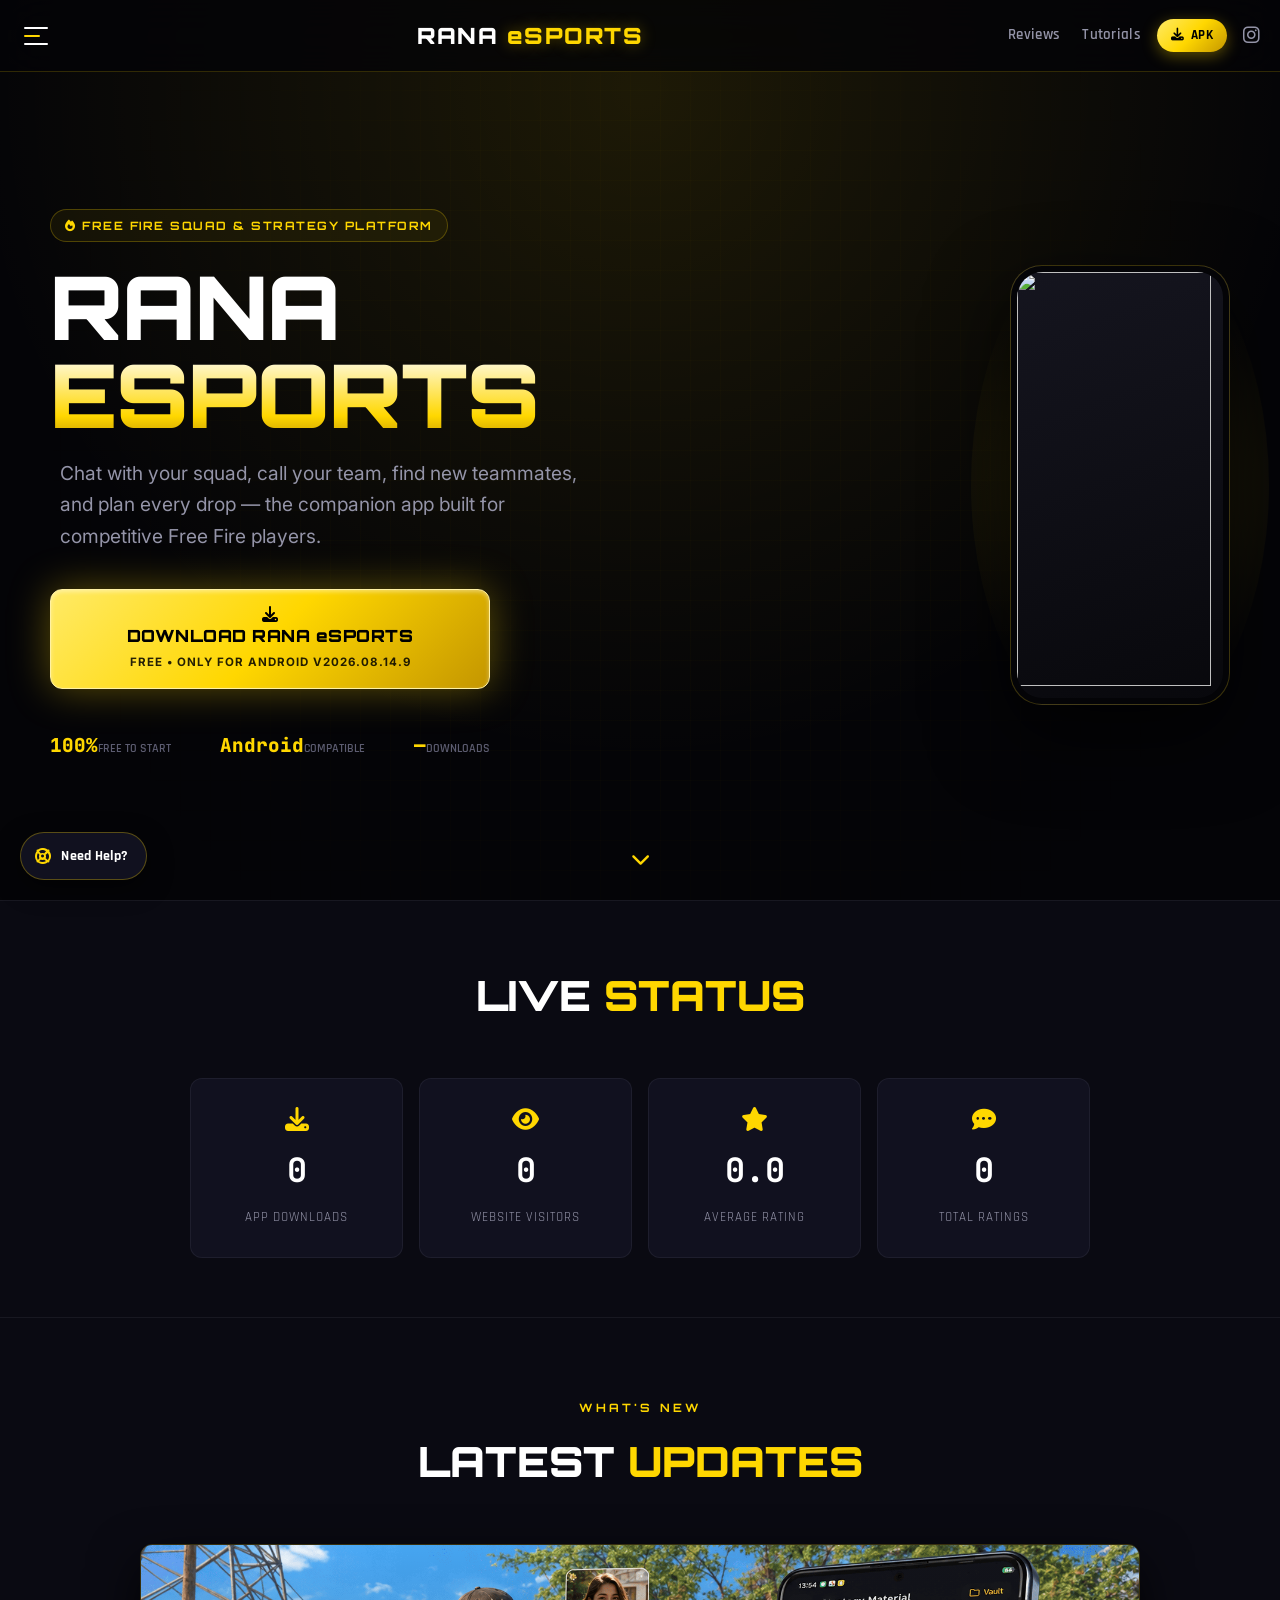
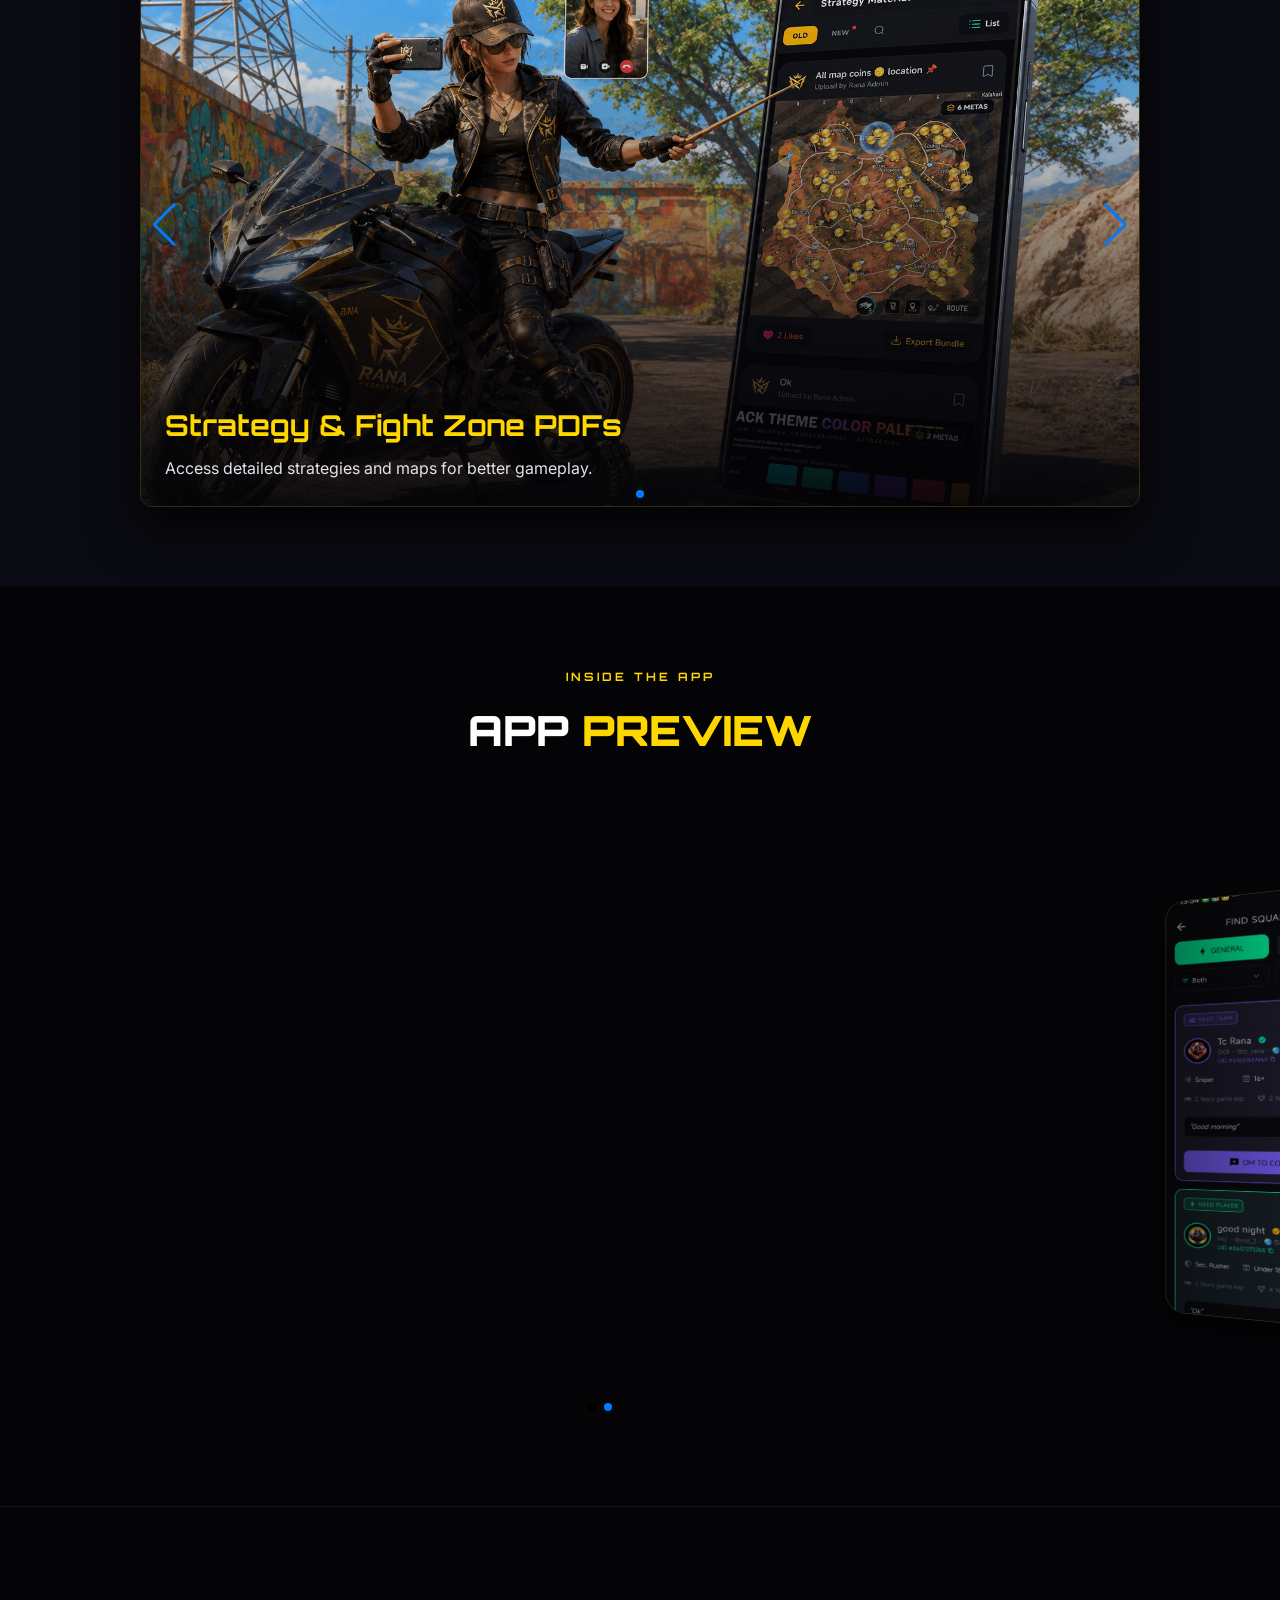
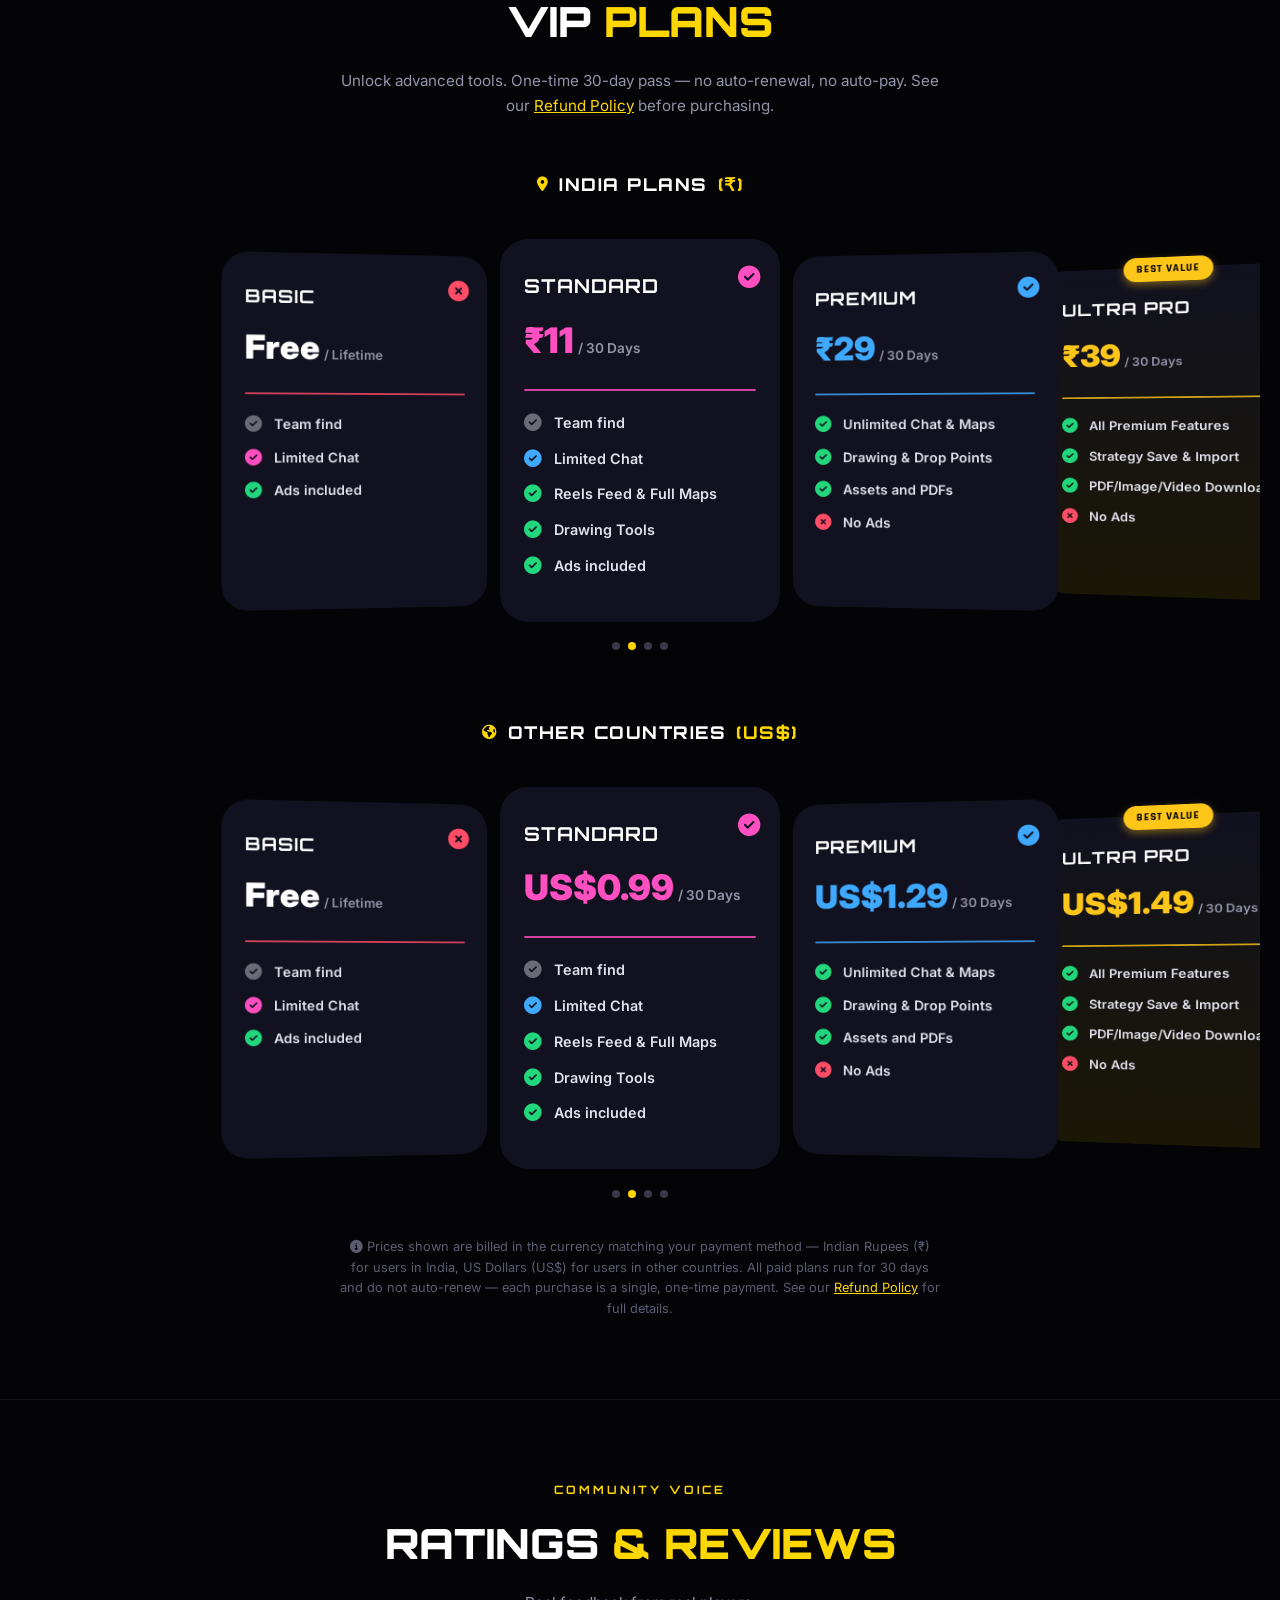
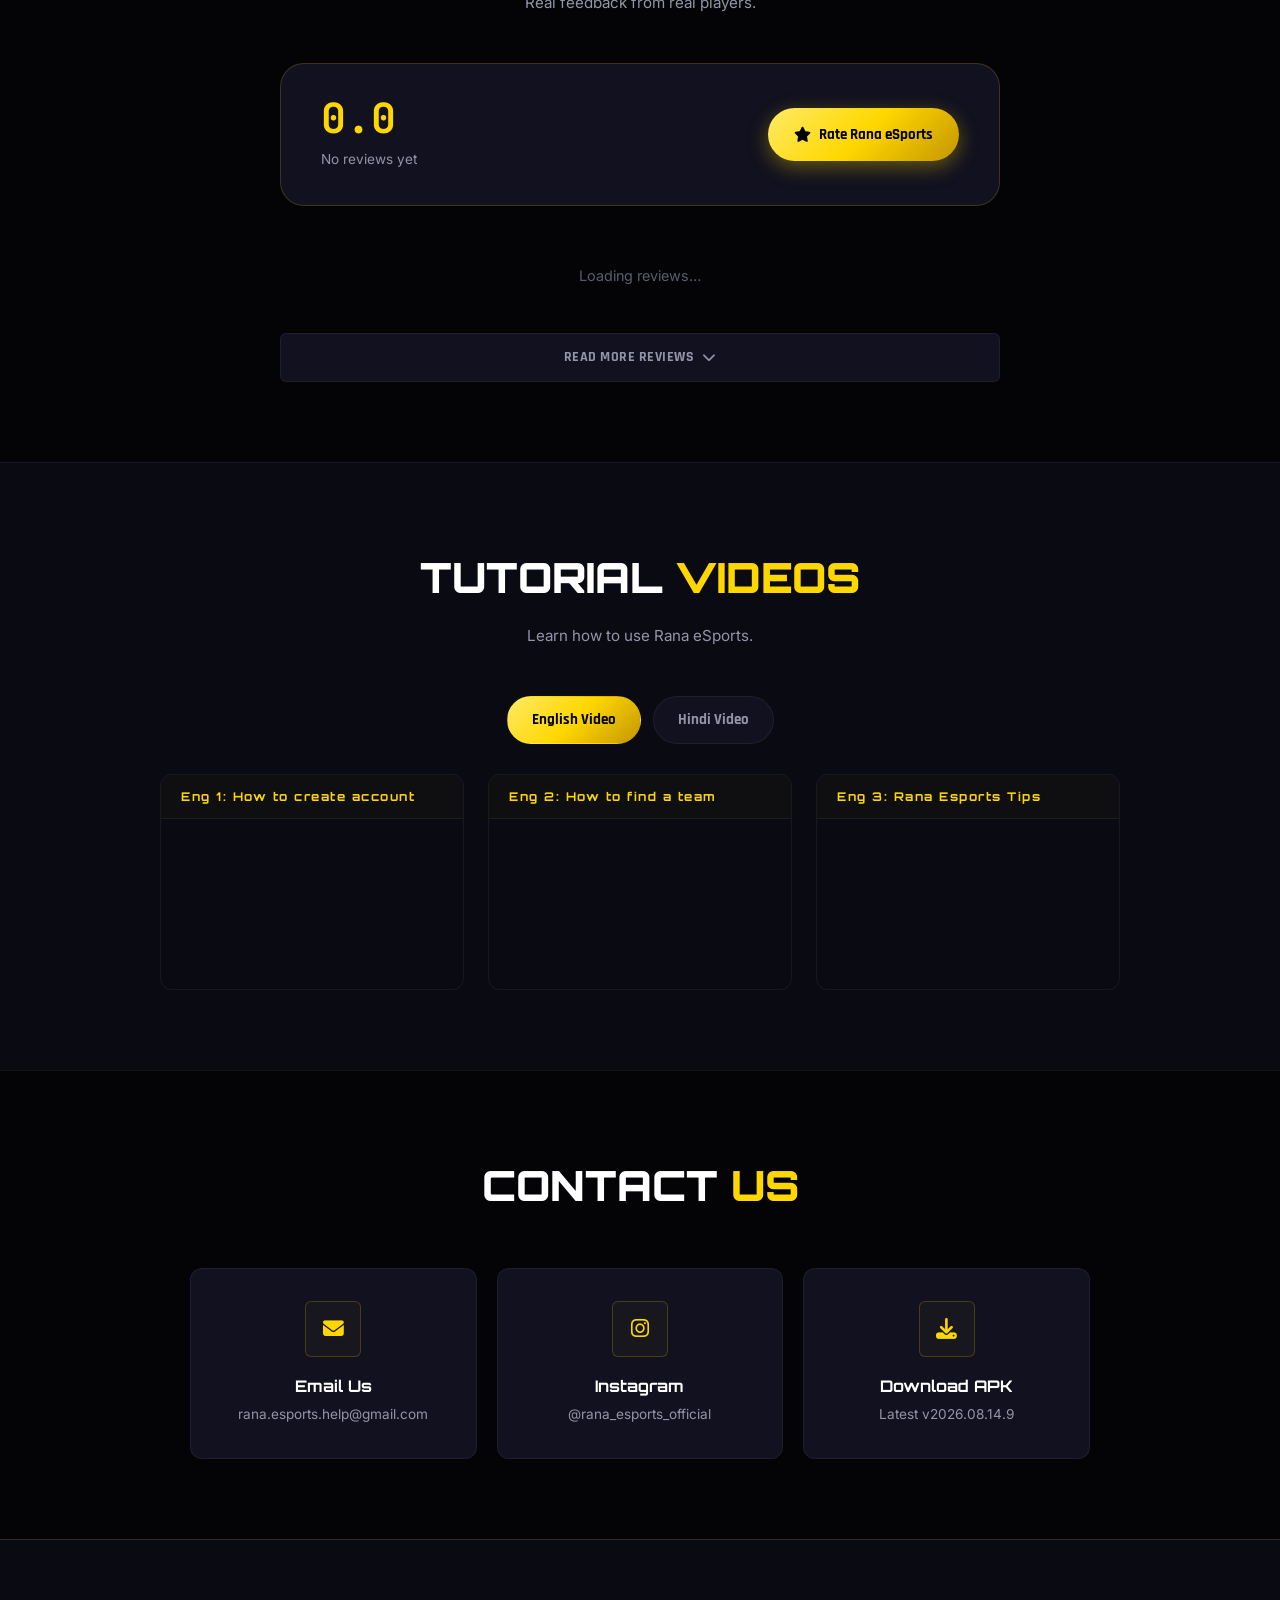
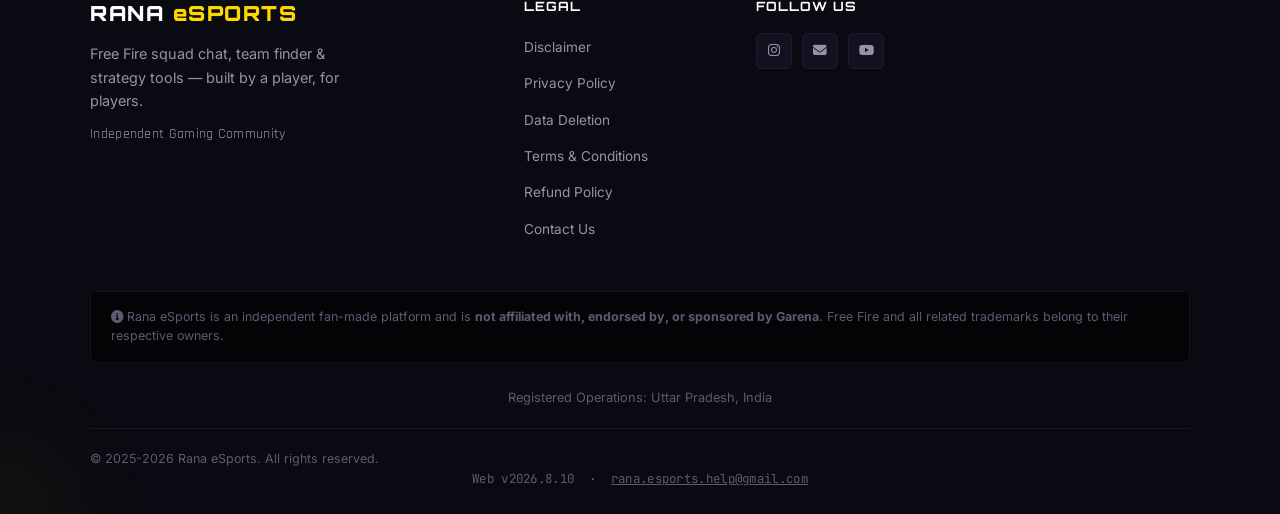
==== commit b8d0e6bc: "20/08/2026 new  update" ====
--- a/index.html
+++ b/index.html
@@ -98,12 +98,12 @@
       <a href="#tutorials" class="sidebar-link"><i class="fab fa-youtube" aria-hidden="true"></i> Tutorials</a>
 
       <span class="sidebar-group-label">Legal &amp; Support</span>
-      <a href="/disclaimer/" class="sidebar-link"><i class="fas fa-triangle-exclamation" aria-hidden="true"></i> Disclaimer</a>
-      <a href="/privacy-policy/" class="sidebar-link"><i class="fas fa-shield-halved" aria-hidden="true"></i> Privacy Policy</a>
-      <a href="/data-deletion/" class="sidebar-link"><i class="fas fa-user-slash" aria-hidden="true"></i> Account &amp; Data Deletion</a>
-      <a href="/terms/" class="sidebar-link"><i class="fas fa-file-contract" aria-hidden="true"></i> Terms &amp; Conditions</a>
-      <a href="/refund/" class="sidebar-link"><i class="fas fa-rotate-left" aria-hidden="true"></i> Refund Policy</a>
-      <a href="/contact/" class="sidebar-link"><i class="fas fa-envelope" aria-hidden="true"></i> Contact Us</a>
+      <a href="disclaimer.html" class="sidebar-link"><i class="fas fa-triangle-exclamation" aria-hidden="true"></i> Disclaimer</a>
+      <a href="privacy-policy.html" class="sidebar-link"><i class="fas fa-shield-halved" aria-hidden="true"></i> Privacy Policy</a>
+      <a href="data-deletion.html" class="sidebar-link"><i class="fas fa-user-slash" aria-hidden="true"></i> Account &amp; Data Deletion</a>
+      <a href="terms.html" class="sidebar-link"><i class="fas fa-file-contract" aria-hidden="true"></i> Terms &amp; Conditions</a>
+      <a href="refund.html" class="sidebar-link"><i class="fas fa-rotate-left" aria-hidden="true"></i> Refund Policy</a>
+      <a href="contact.html" class="sidebar-link"><i class="fas fa-envelope" aria-hidden="true"></i> Contact Us</a>
     </nav>
     <div class="sidebar-footer">
       <a href="https://www.instagram.com/rana_esports_official" target="_blank" rel="noopener noreferrer">
@@ -255,7 +255,7 @@
   <section class="pricing-section" id="pricing">
     <div class="section-header">
       <h2 class="section-title">VIP <span class="accent">PLANS</span></h2>
-      <p class="section-desc">Unlock advanced tools. One-time 30-day pass — no auto-renewal, no auto-pay. See our <a href="/refund/" style="color: var(--gold-primary);">Refund Policy</a> before purchasing.</p>
+      <p class="section-desc">Unlock advanced tools. One-time 30-day pass — no auto-renewal, no auto-pay. See our <a href="refund.html" style="color: var(--gold-primary);">Refund Policy</a> before purchasing.</p>
     </div>
 
     <!-- INDIA (₹) PLANS — auto-scrolling, swipeable carousel -->
@@ -388,7 +388,7 @@
       <div class="swiper-pagination"></div>
     </div>
 
-    <p class="currency-note"><i class="fas fa-circle-info" aria-hidden="true"></i> Prices shown are billed in the currency matching your payment method — Indian Rupees (₹) for users in India, US Dollars (US$) for users in other countries. All paid plans run for 30 days and do not auto-renew — each purchase is a single, one-time payment. See our <a href="/refund/" style="color: var(--gold-primary);">Refund Policy</a> for full details.</p>
+    <p class="currency-note"><i class="fas fa-circle-info" aria-hidden="true"></i> Prices shown are billed in the currency matching your payment method — Indian Rupees (₹) for users in India, US Dollars (US$) for users in other countries. All paid plans run for 30 days and do not auto-renew — each purchase is a single, one-time payment. See our <a href="refund.html" style="color: var(--gold-primary);">Refund Policy</a> for full details.</p>
   </section>
 
   <!-- ===== RATE & REVIEW (Firebase) ===== -->
@@ -498,12 +498,12 @@
       <div class="footer-links">
         <h4>Legal</h4>
         <ul>
-          <li><a class="footer-legal-btn" href="/disclaimer/">Disclaimer</a></li>
-          <li><a class="footer-legal-btn" href="/privacy-policy/">Privacy Policy</a></li>
-          <li><a class="footer-legal-btn" href="/data-deletion/">Data Deletion</a></li>
-          <li><a class="footer-legal-btn" href="/terms/">Terms &amp; Conditions</a></li>
-          <li><a class="footer-legal-btn" href="/refund/">Refund Policy</a></li>
-          <li><a class="footer-legal-btn" href="/contact/">Contact Us</a></li>
+          <li><a class="footer-legal-btn" href="disclaimer.html">Disclaimer</a></li>
+          <li><a class="footer-legal-btn" href="privacy-policy.html">Privacy Policy</a></li>
+          <li><a class="footer-legal-btn" href="data-deletion.html">Data Deletion</a></li>
+          <li><a class="footer-legal-btn" href="terms.html">Terms &amp; Conditions</a></li>
+          <li><a class="footer-legal-btn" href="refund.html">Refund Policy</a></li>
+          <li><a class="footer-legal-btn" href="contact.html">Contact Us</a></li>
         </ul>
       </div>
       <div class="footer-links">
@@ -614,4 +614,4 @@
 
   <script src="script.js?v=7" defer></script>
 </body>
-</html>
+</html>
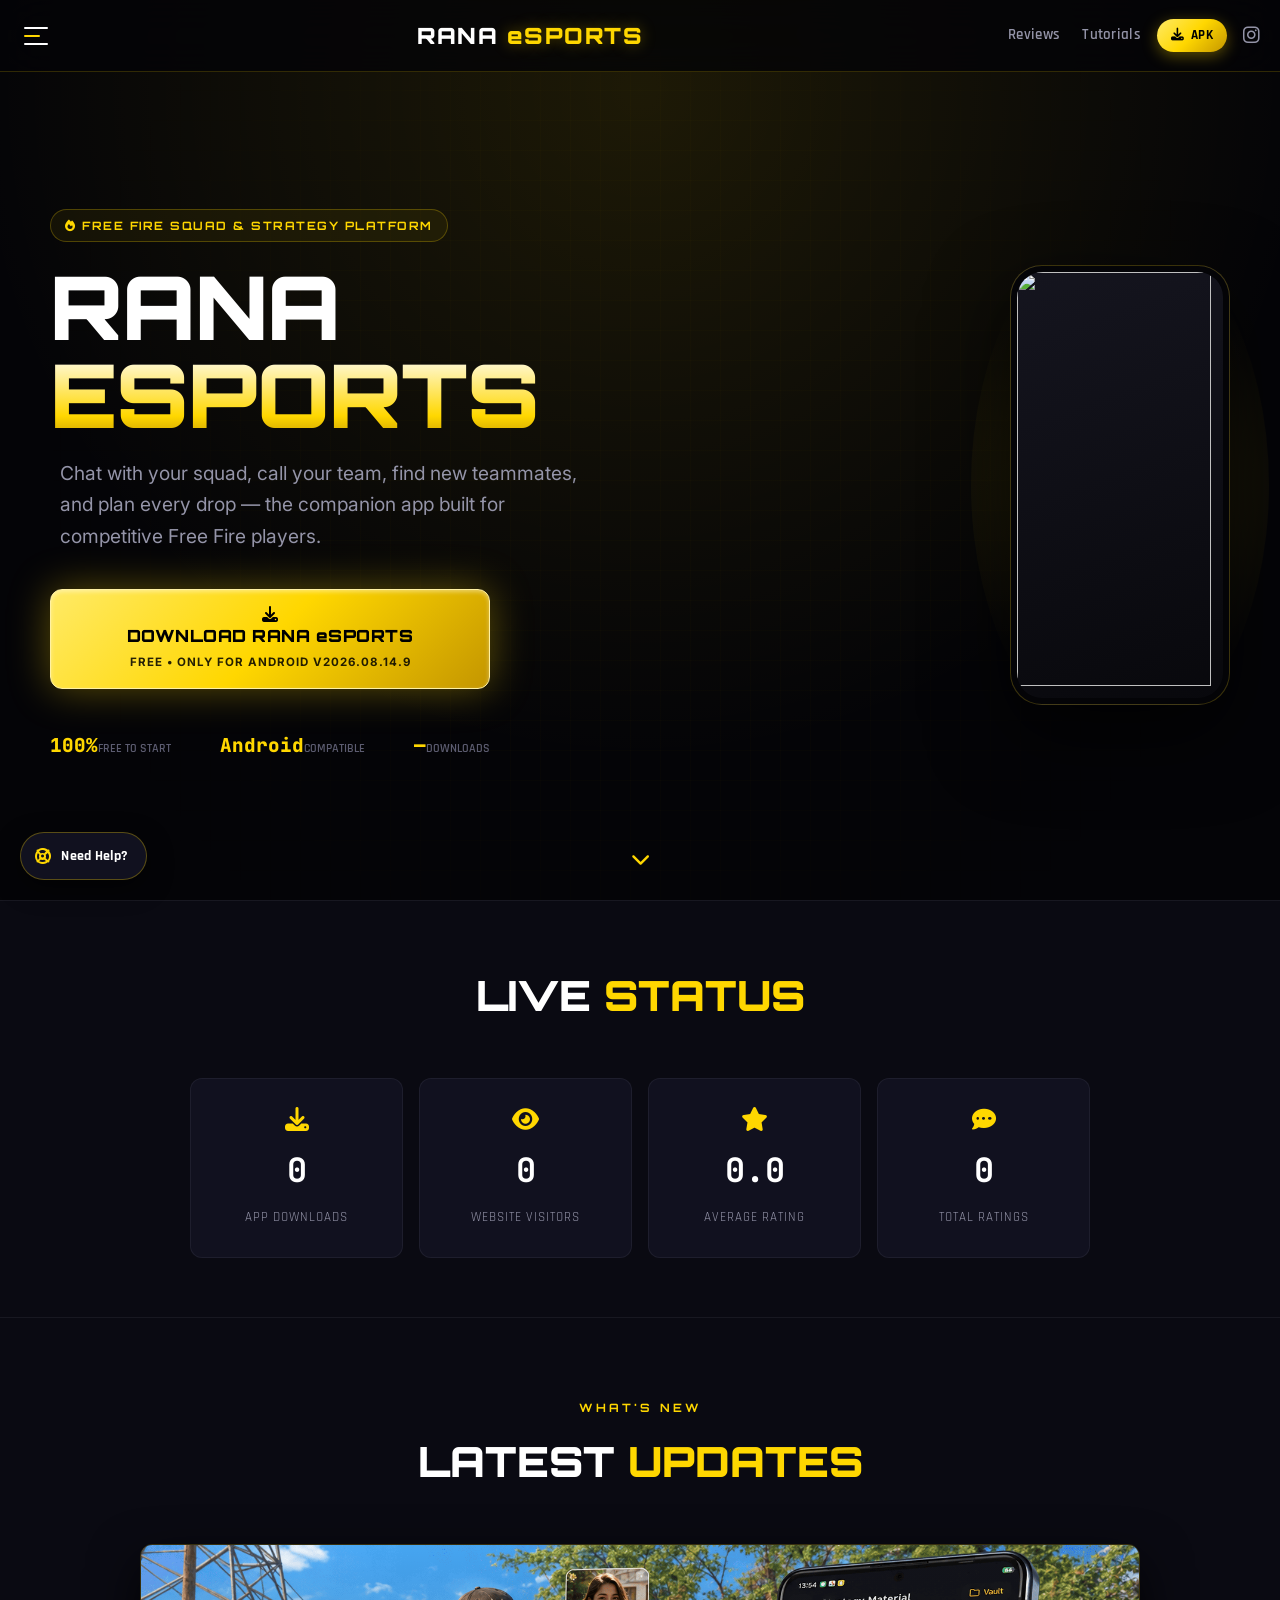
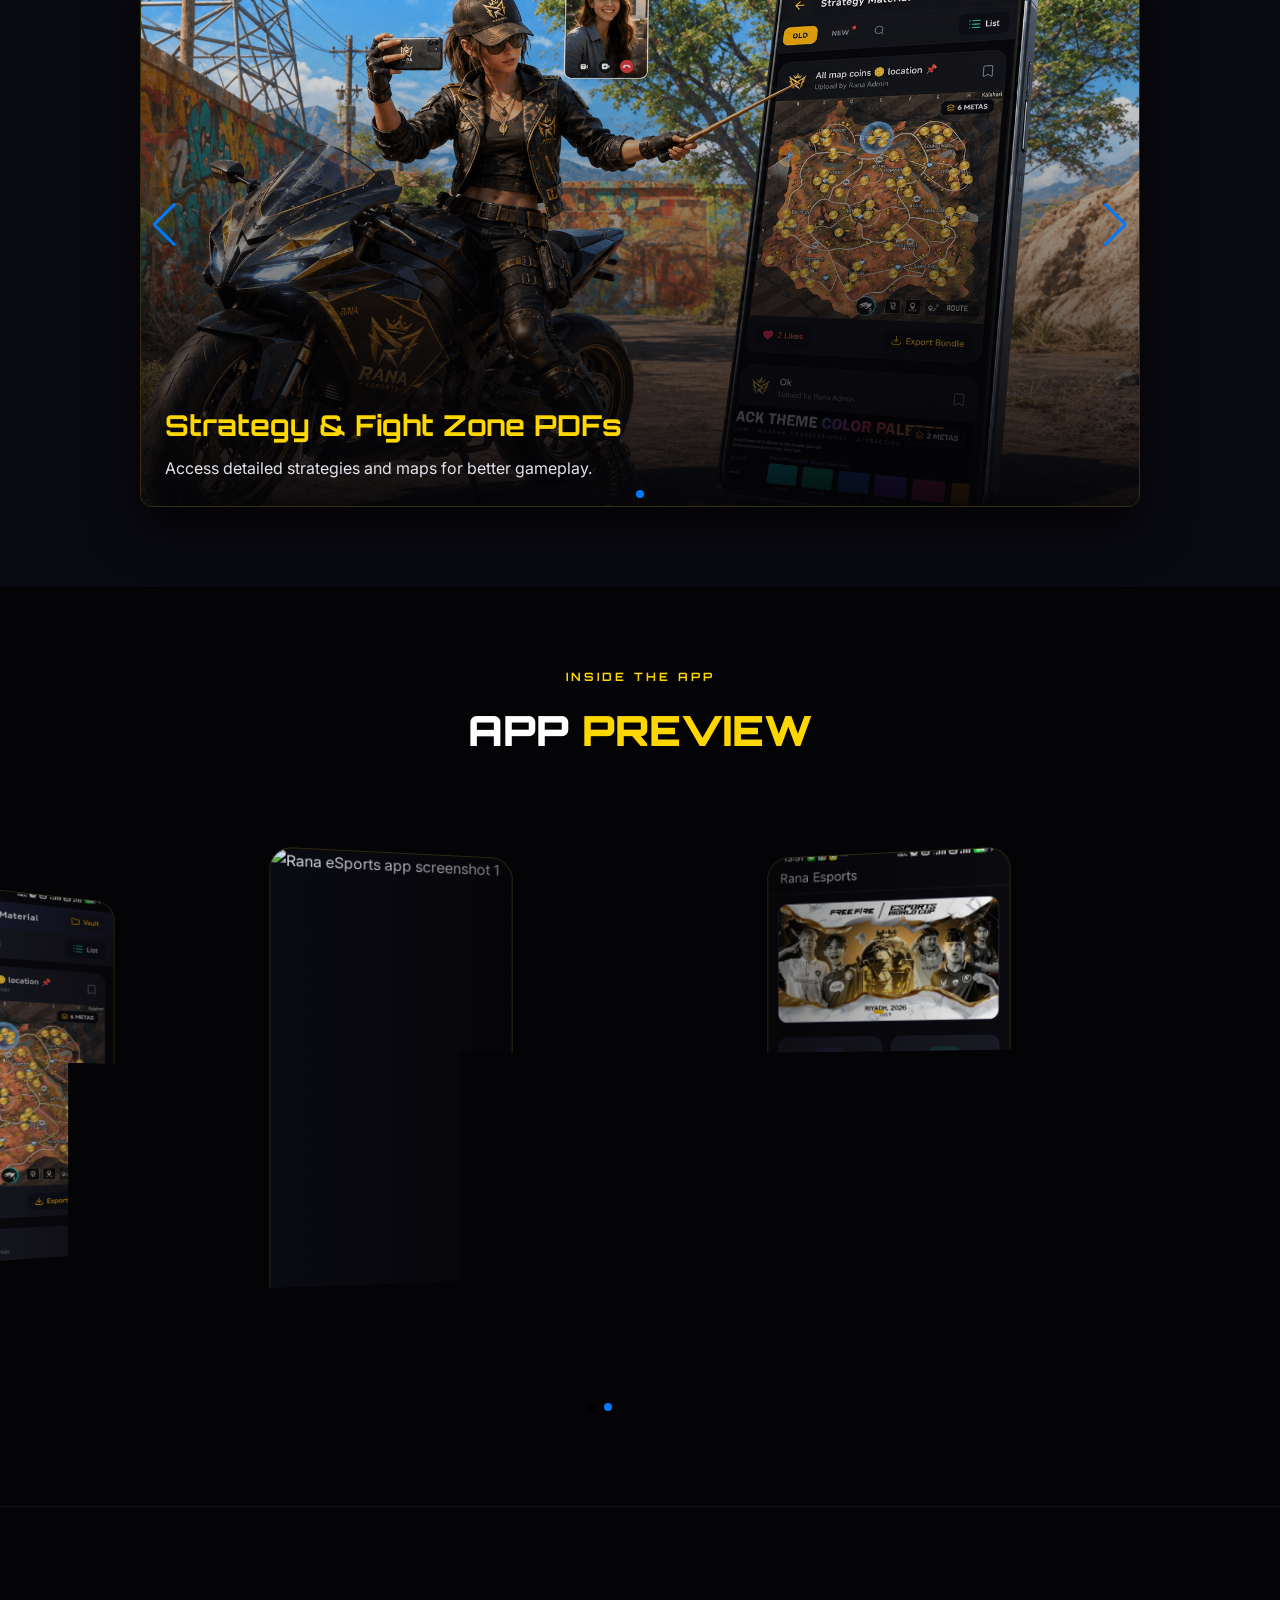
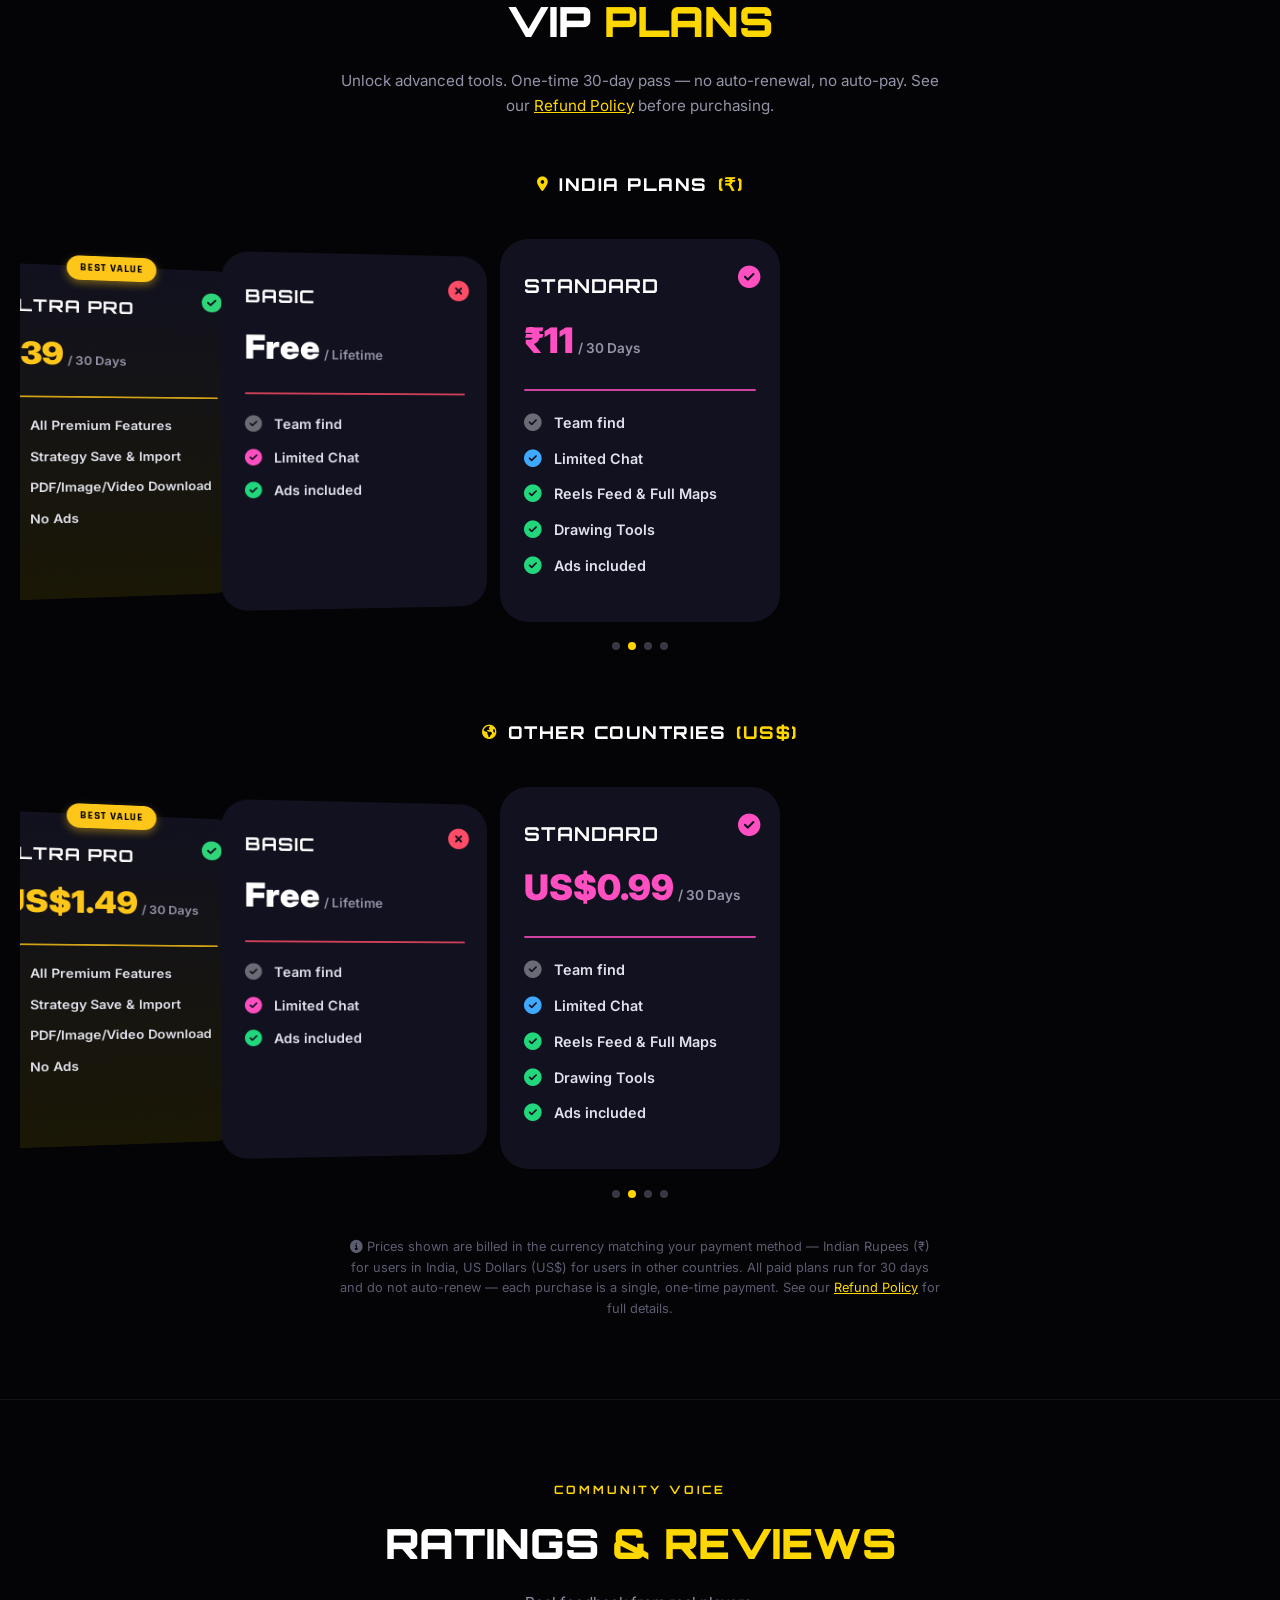
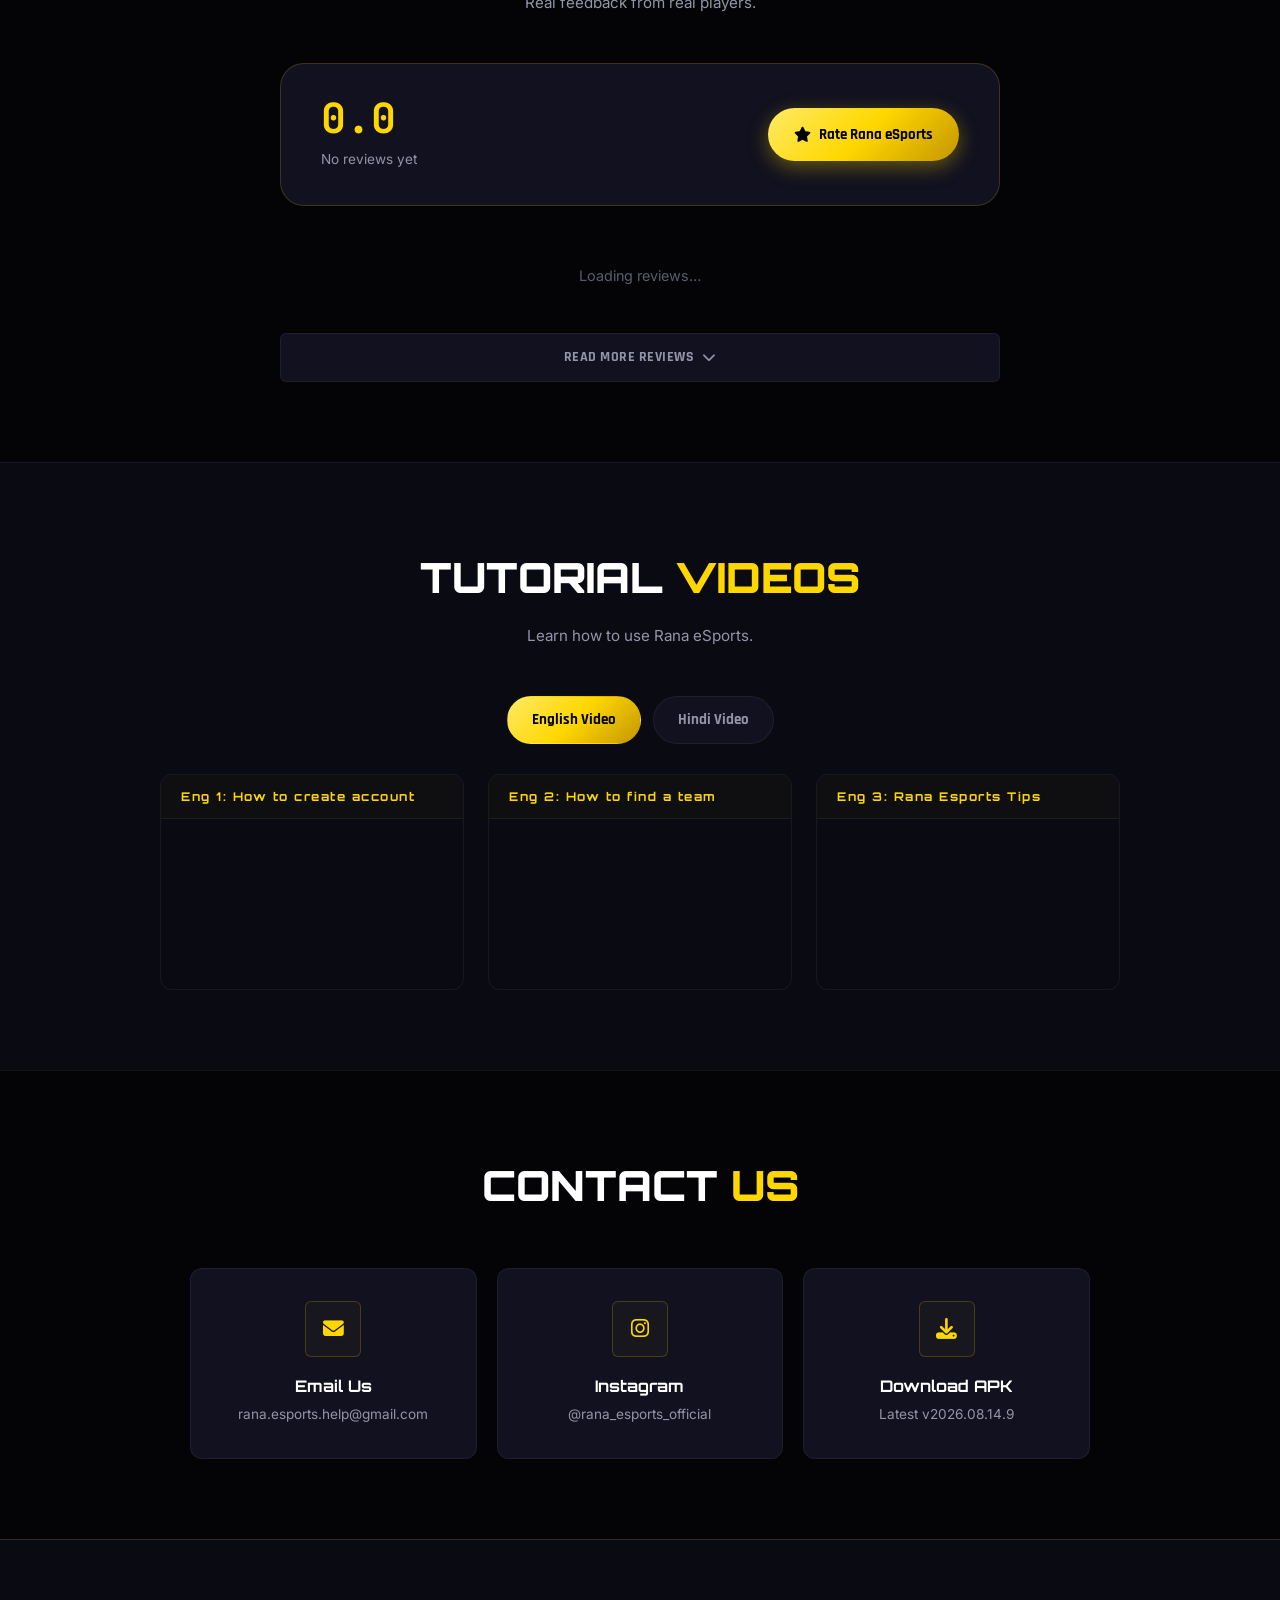
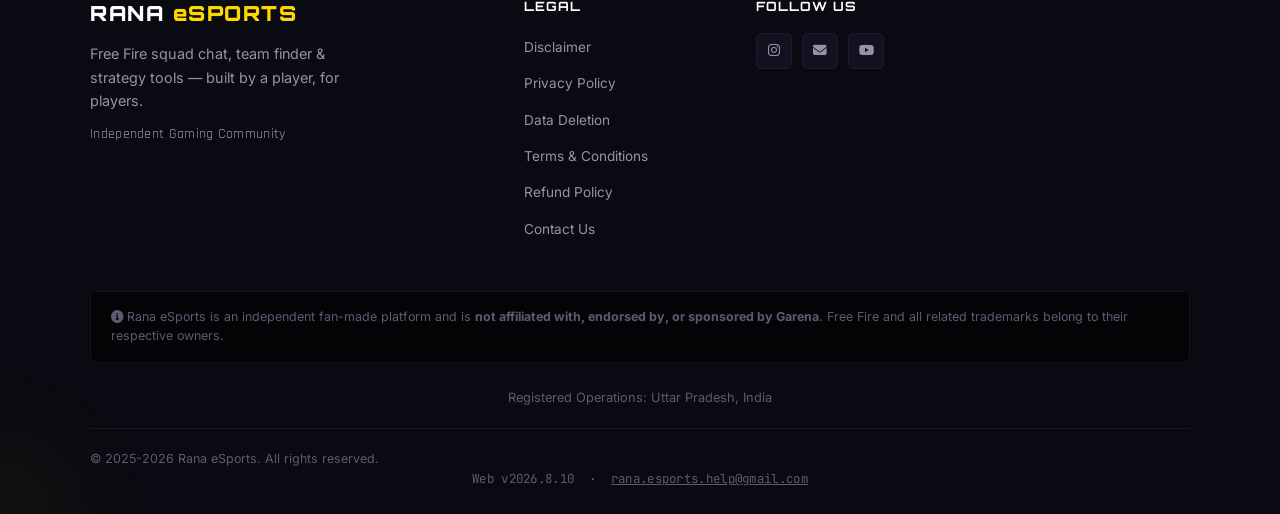
==== commit 32f7062b: "Update index.html" ====
--- a/index.html
+++ b/index.html
@@ -7,7 +7,7 @@
   <meta name="theme-color" content="#040407" />
 
   <!-- SEO Meta Tags -->
-  <title>Rana eSports — Free Fire Squad, Strategy & Team Finder App</title>
+  <title>Rana eSports — Squad, Strategy & Team Finder App</title>
   <meta name="description" content="Rana eSports is a fan-made Free Fire companion app — squad chat, voice & video calls, team finder, and tactical maps built for competitive players. Free APK download." />
   <meta name="keywords" content="Rana Esports, Free Fire, FF strategy app, squad finder, voice chat, free fire APK, free fire map, free fire tournament, gaming app" />
   <meta name="author" content="Rana eSports" />
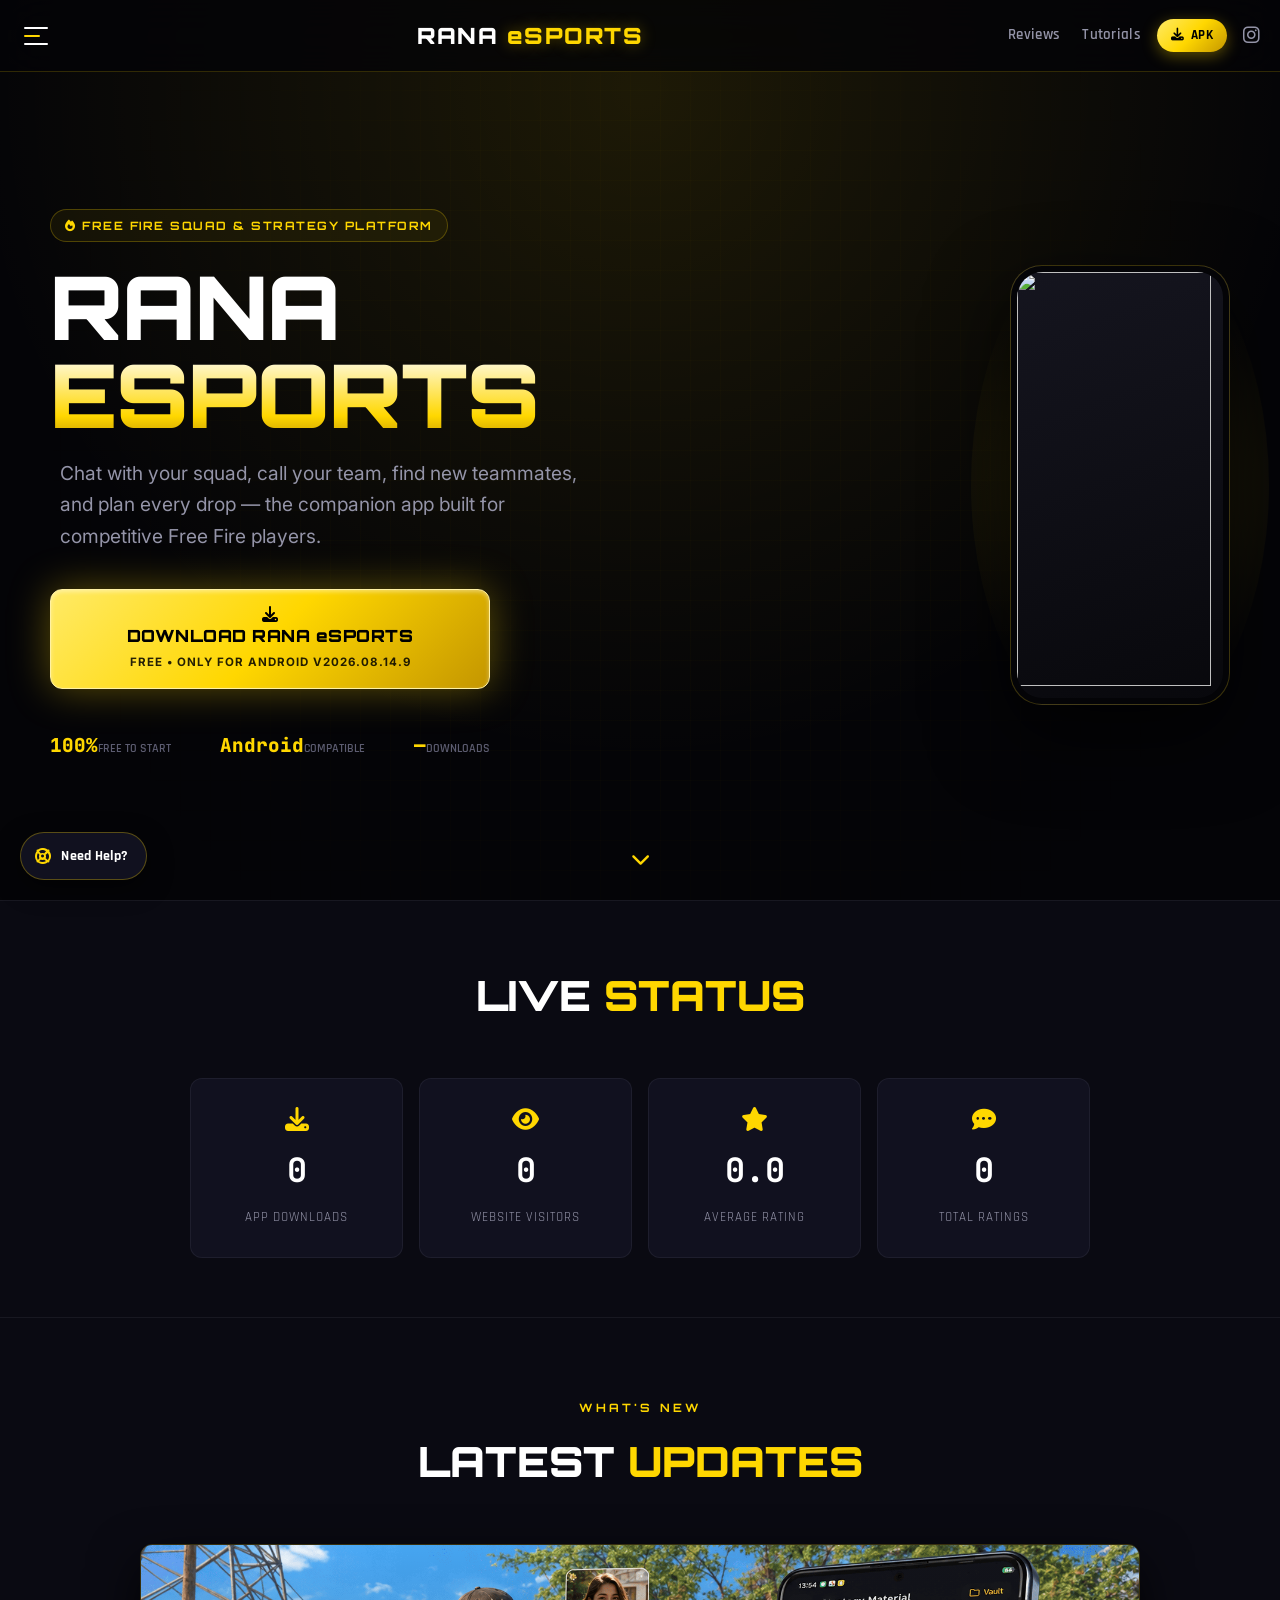
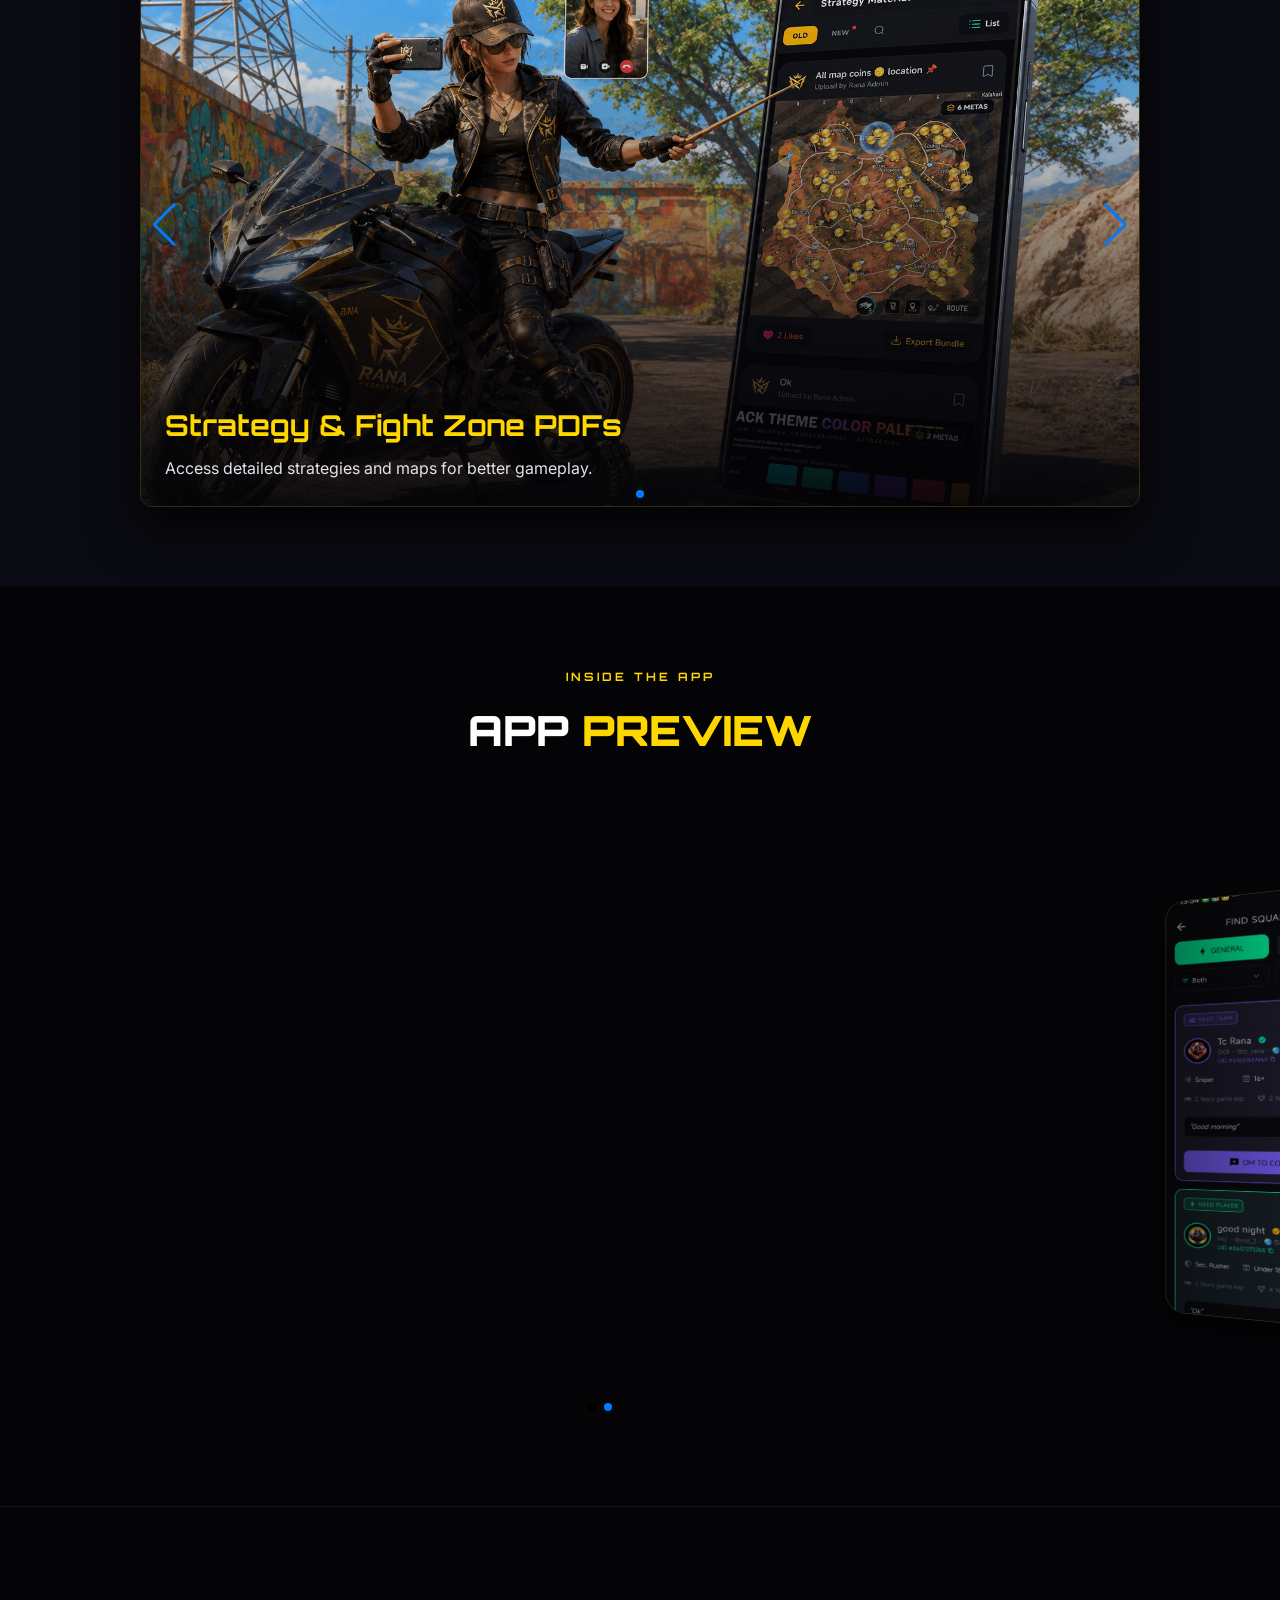
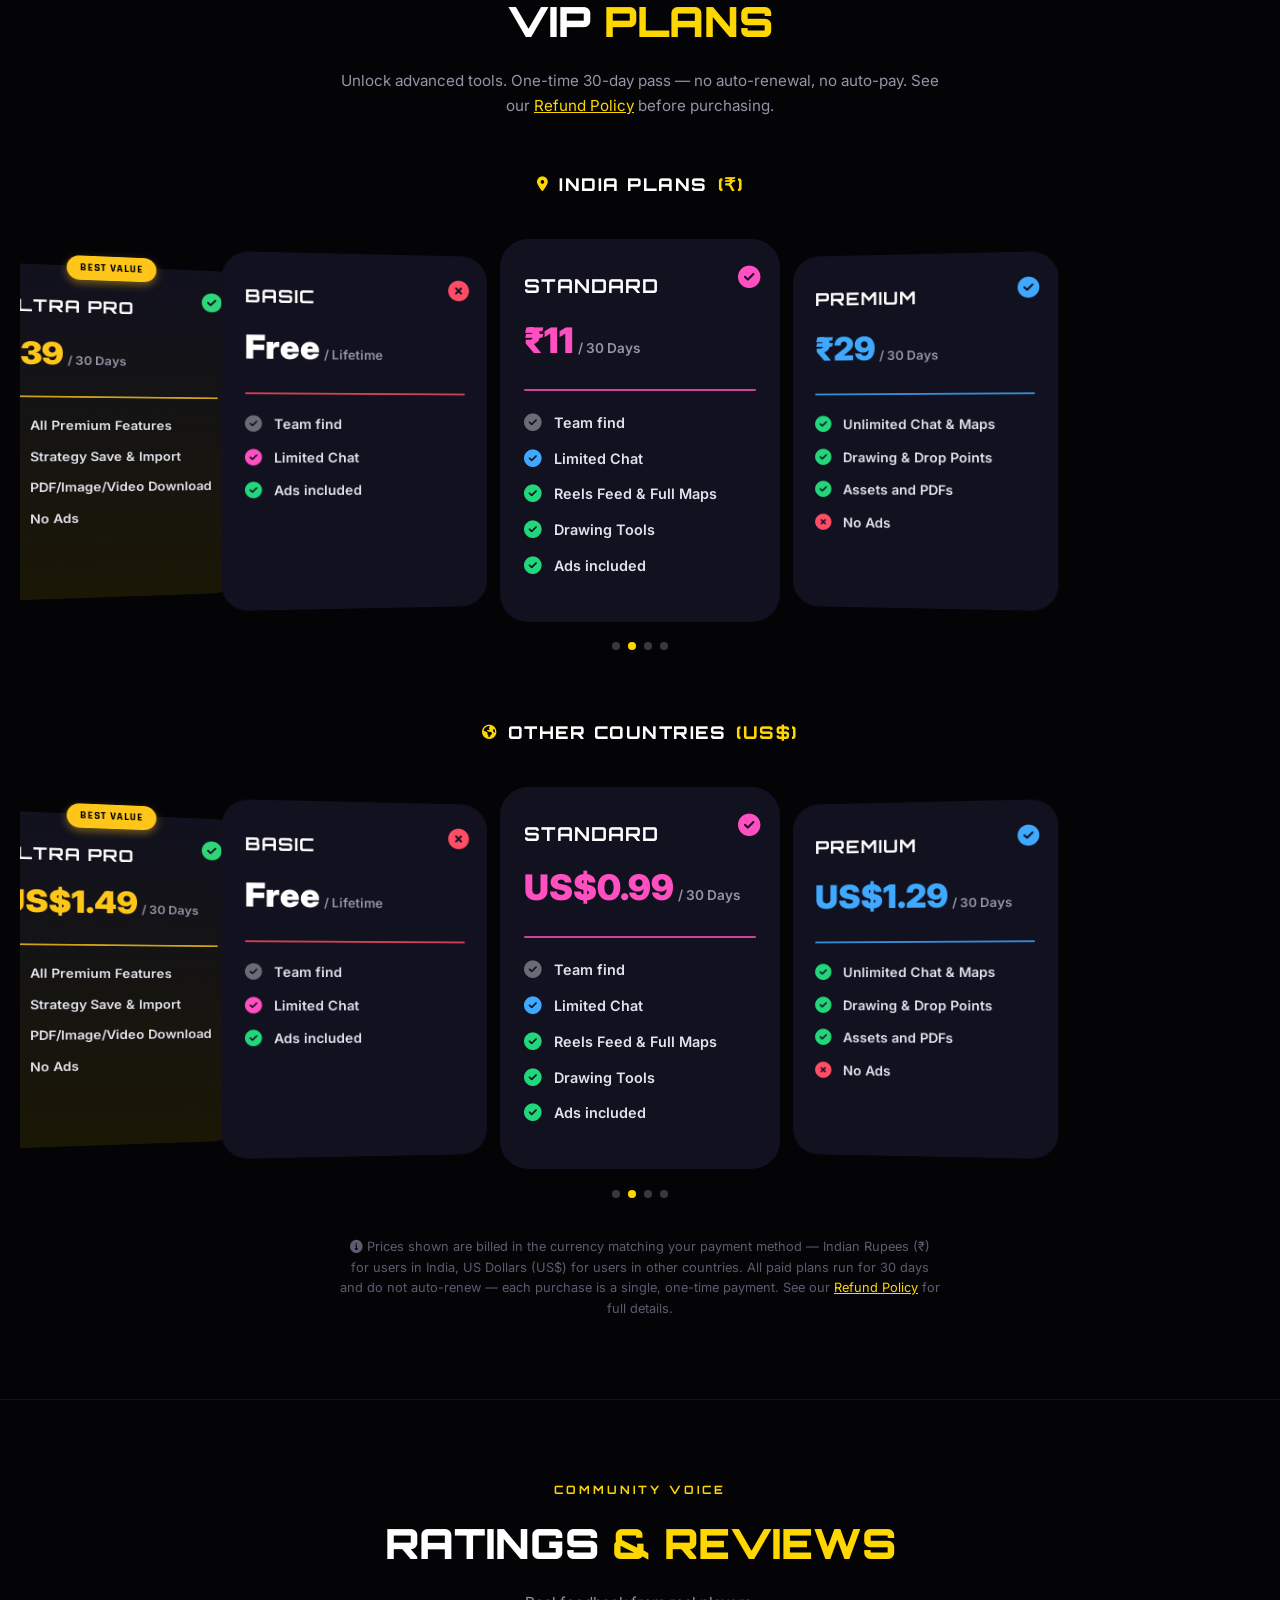
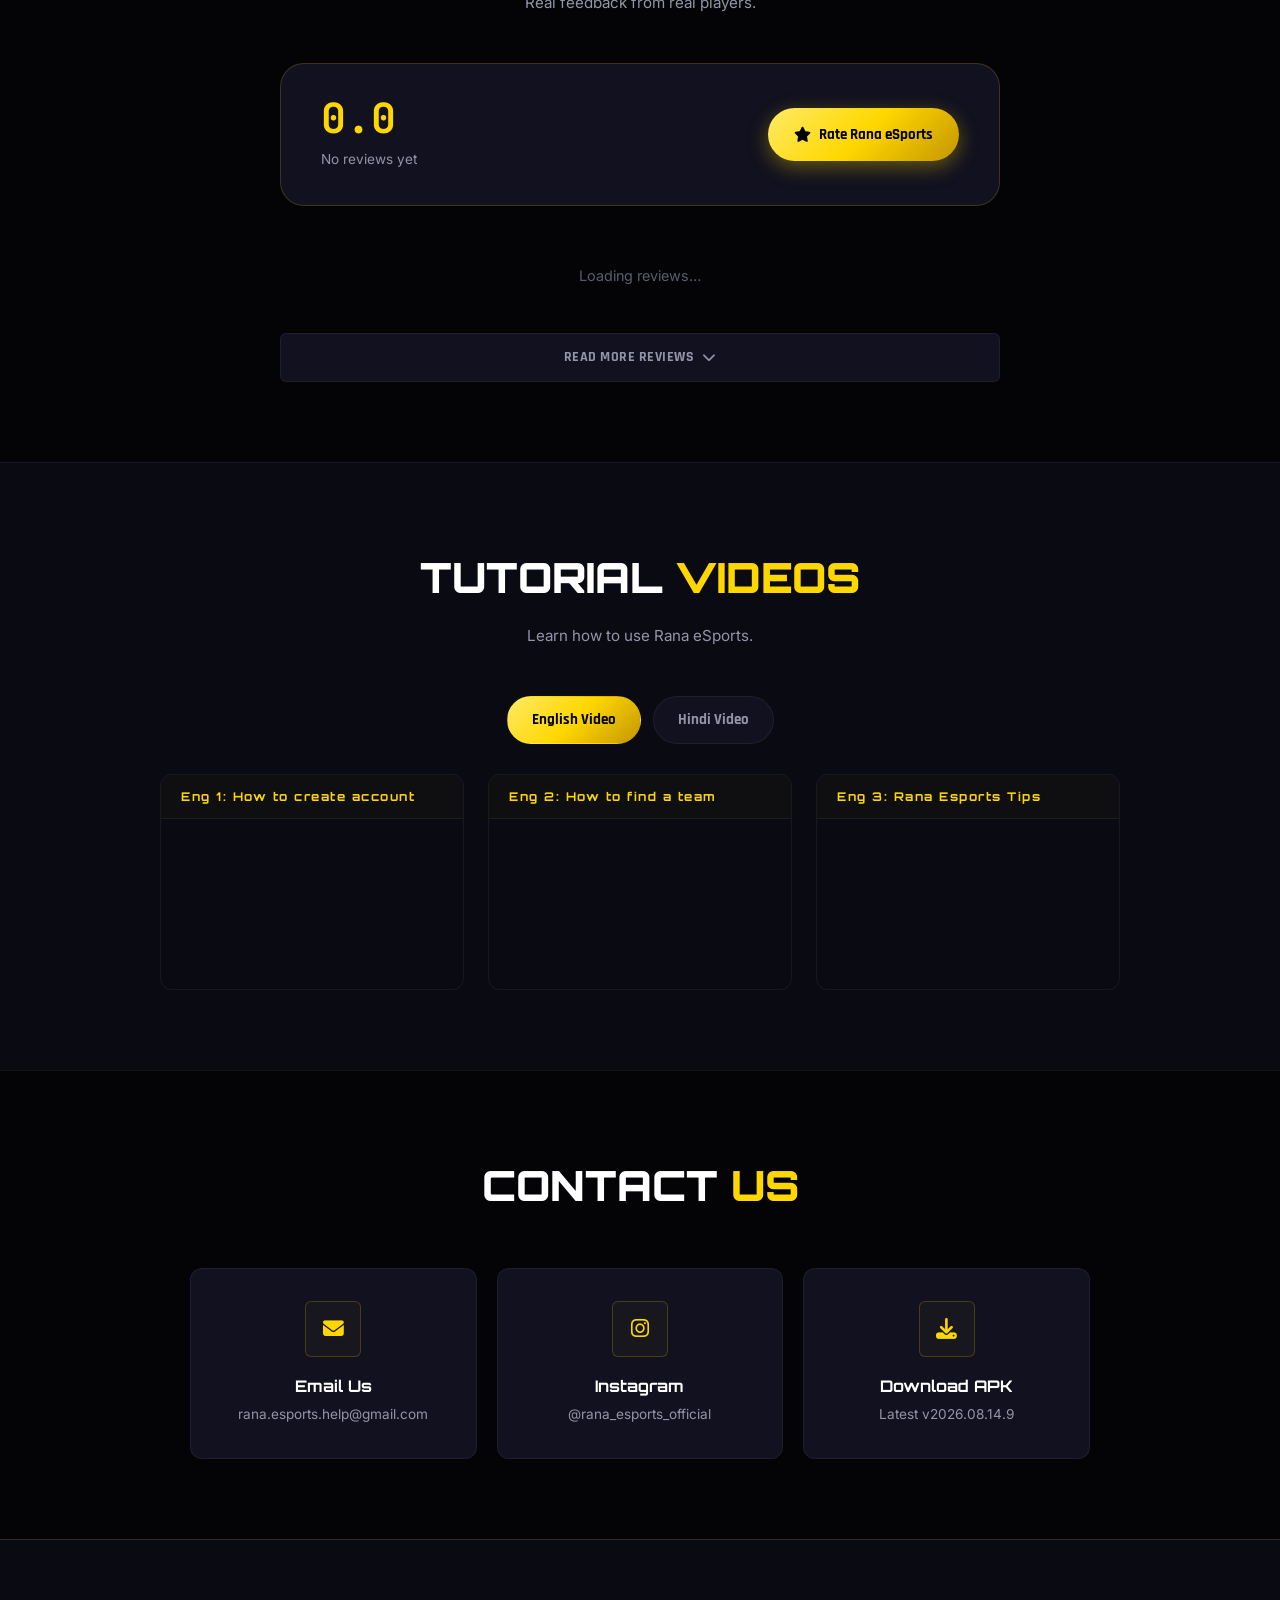
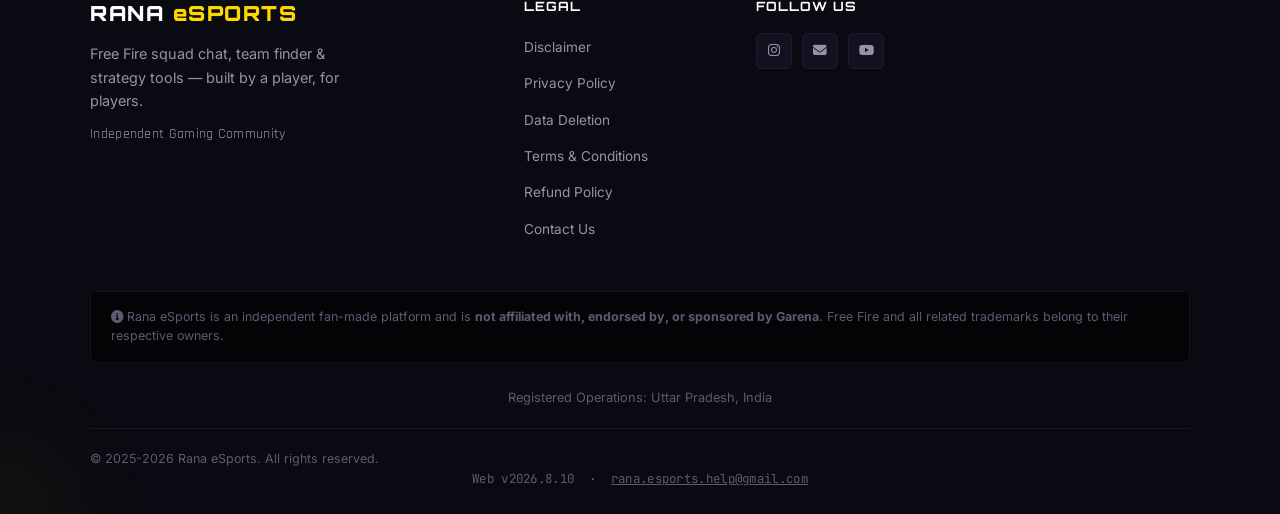
==== commit 7d33ac1d: "Update index.html" ====
--- a/index.html
+++ b/index.html
@@ -7,9 +7,9 @@
   <meta name="theme-color" content="#040407" />
 
   <!-- SEO Meta Tags -->
-  <title>Rana eSports — Squad, Strategy & Team Finder App</title>
-  <meta name="description" content="Rana eSports is a fan-made Free Fire companion app — squad chat, voice & video calls, team finder, and tactical maps built for competitive players. Free APK download." />
-  <meta name="keywords" content="Rana Esports, Free Fire, FF strategy app, squad finder, voice chat, free fire APK, free fire map, free fire tournament, gaming app" />
+  <title>Rana Studio — Squad, Strategy & Team Finder App</title>
+  <meta name="description" content="Rana Studio is a mobile community app for gamers — squad chat, voice & video calls, team finder, and tactical planning tools built for competitive players. Free APK download." />
+ <meta name="keywords" content="Rana Studio, squad finder, team finder app, voice chat, strategy app, community app, mobile gaming community" />
   <meta name="author" content="Rana eSports" />
   <meta name="robots" content="index, follow" />
 
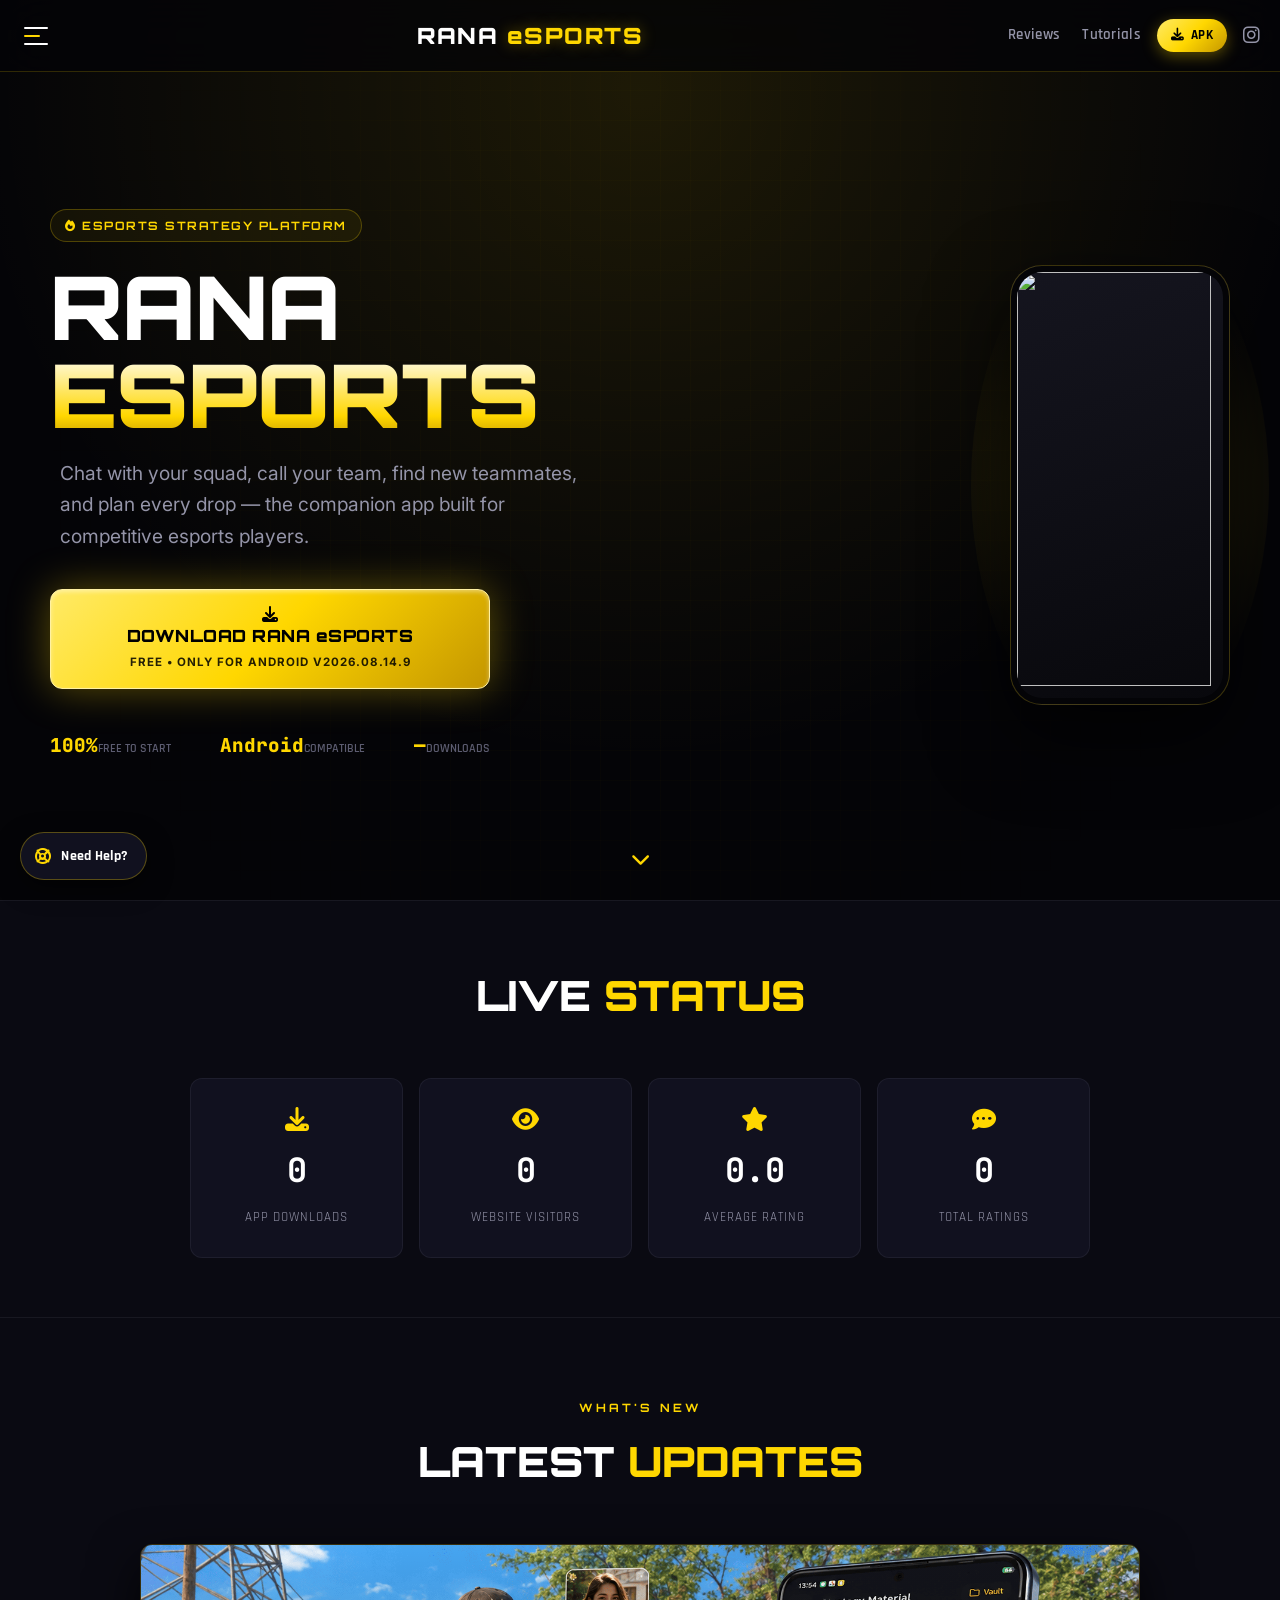
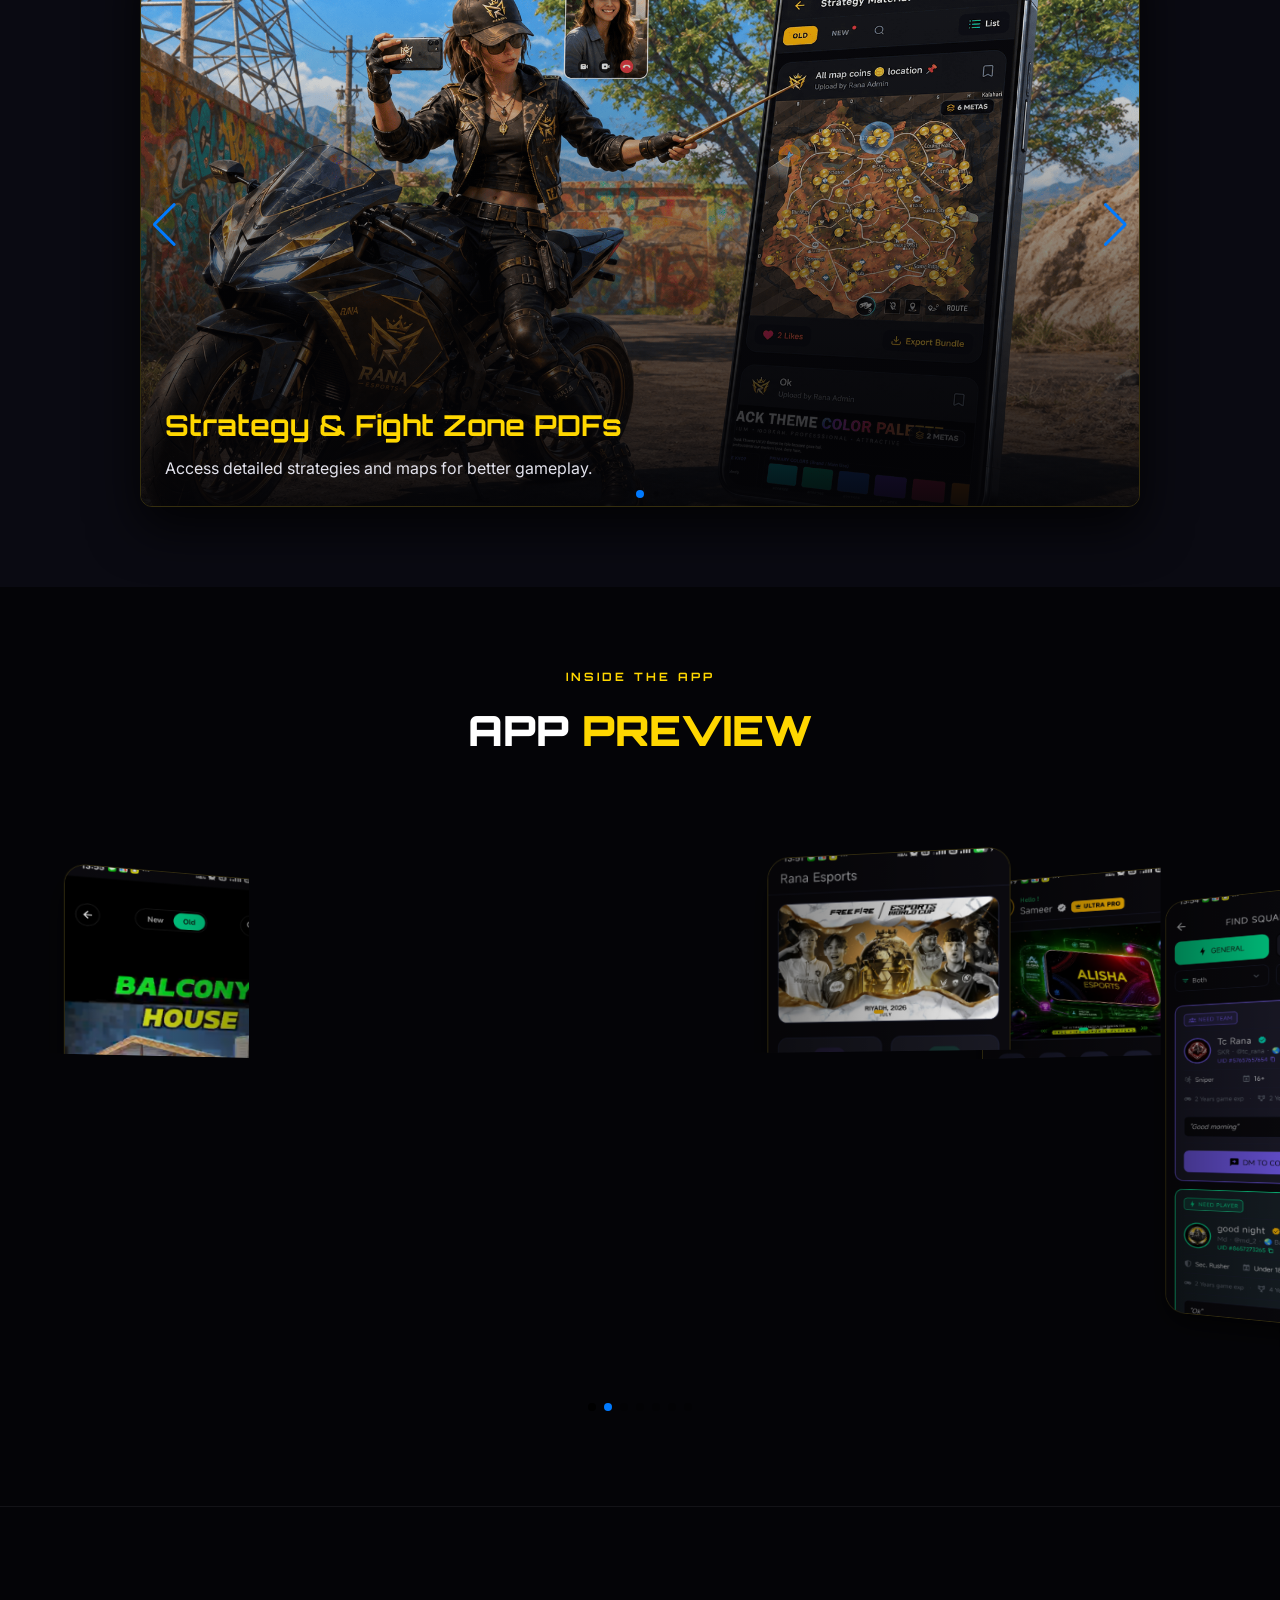
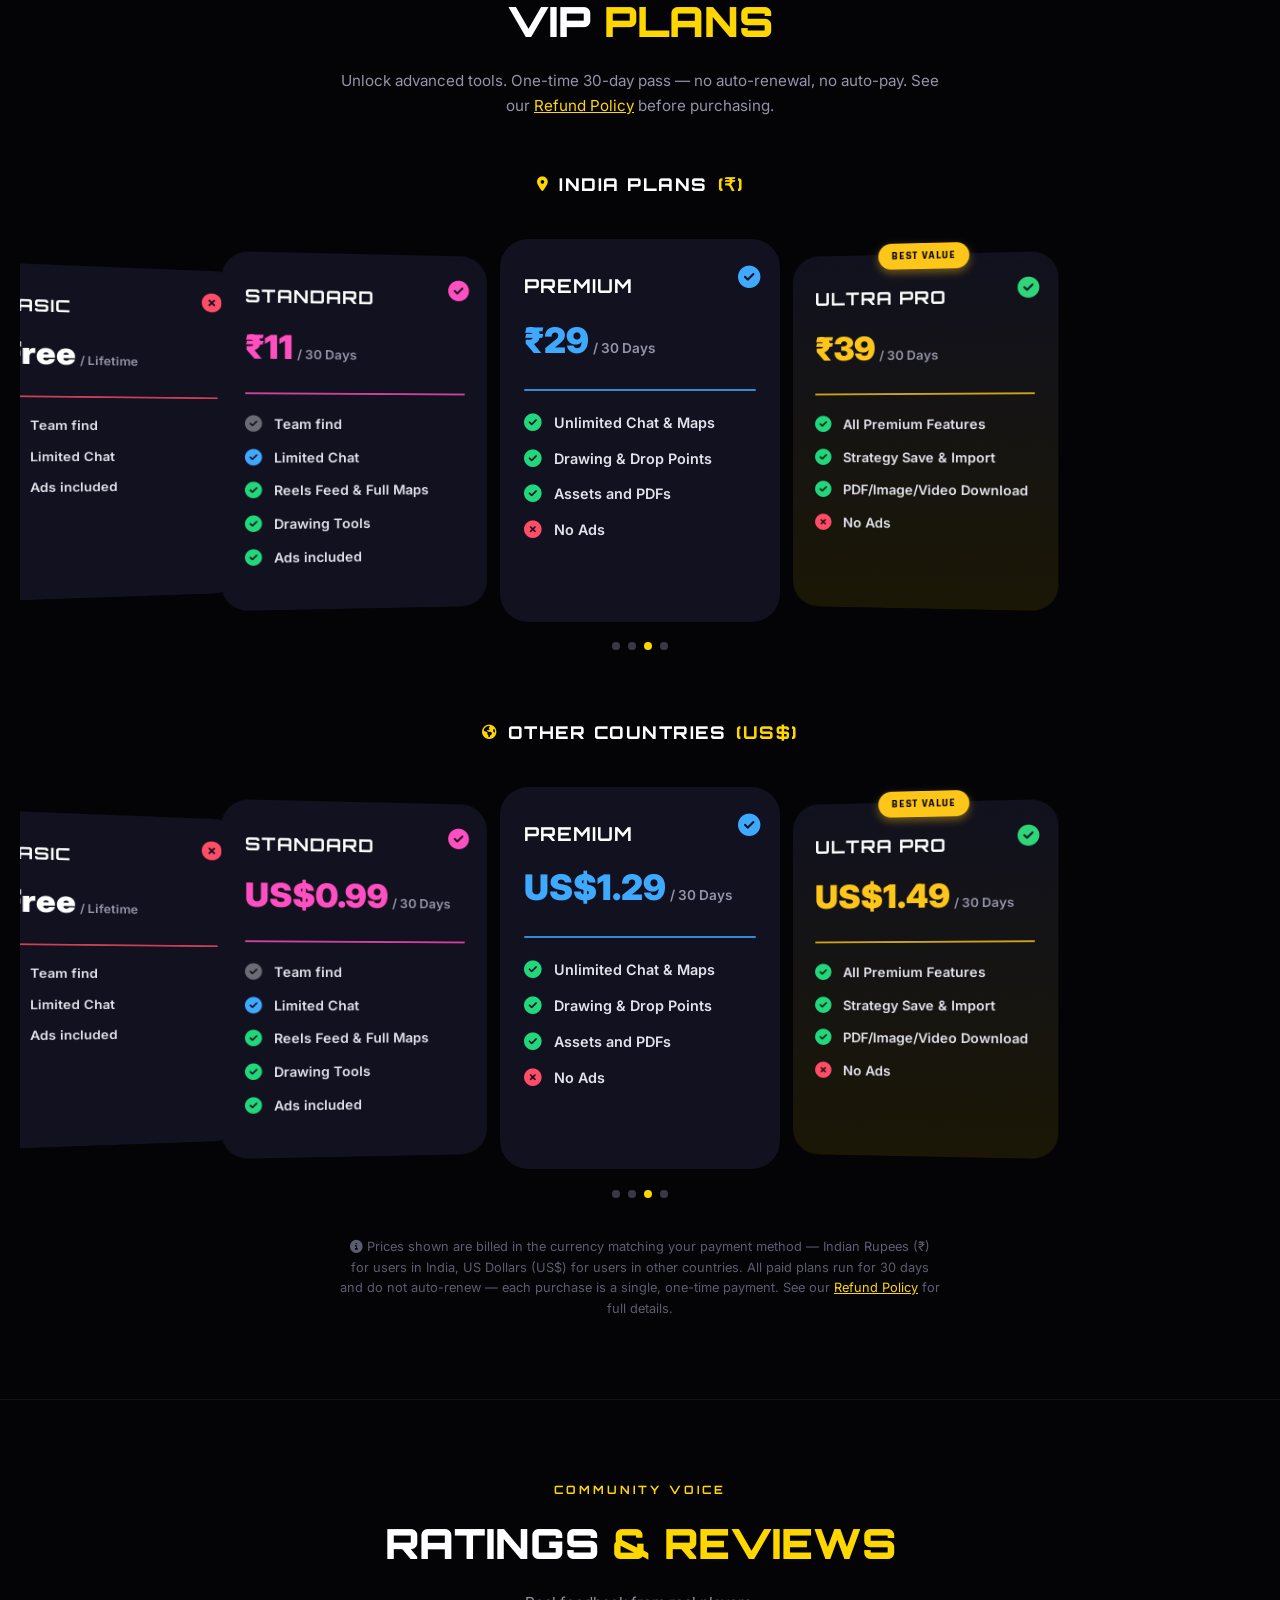
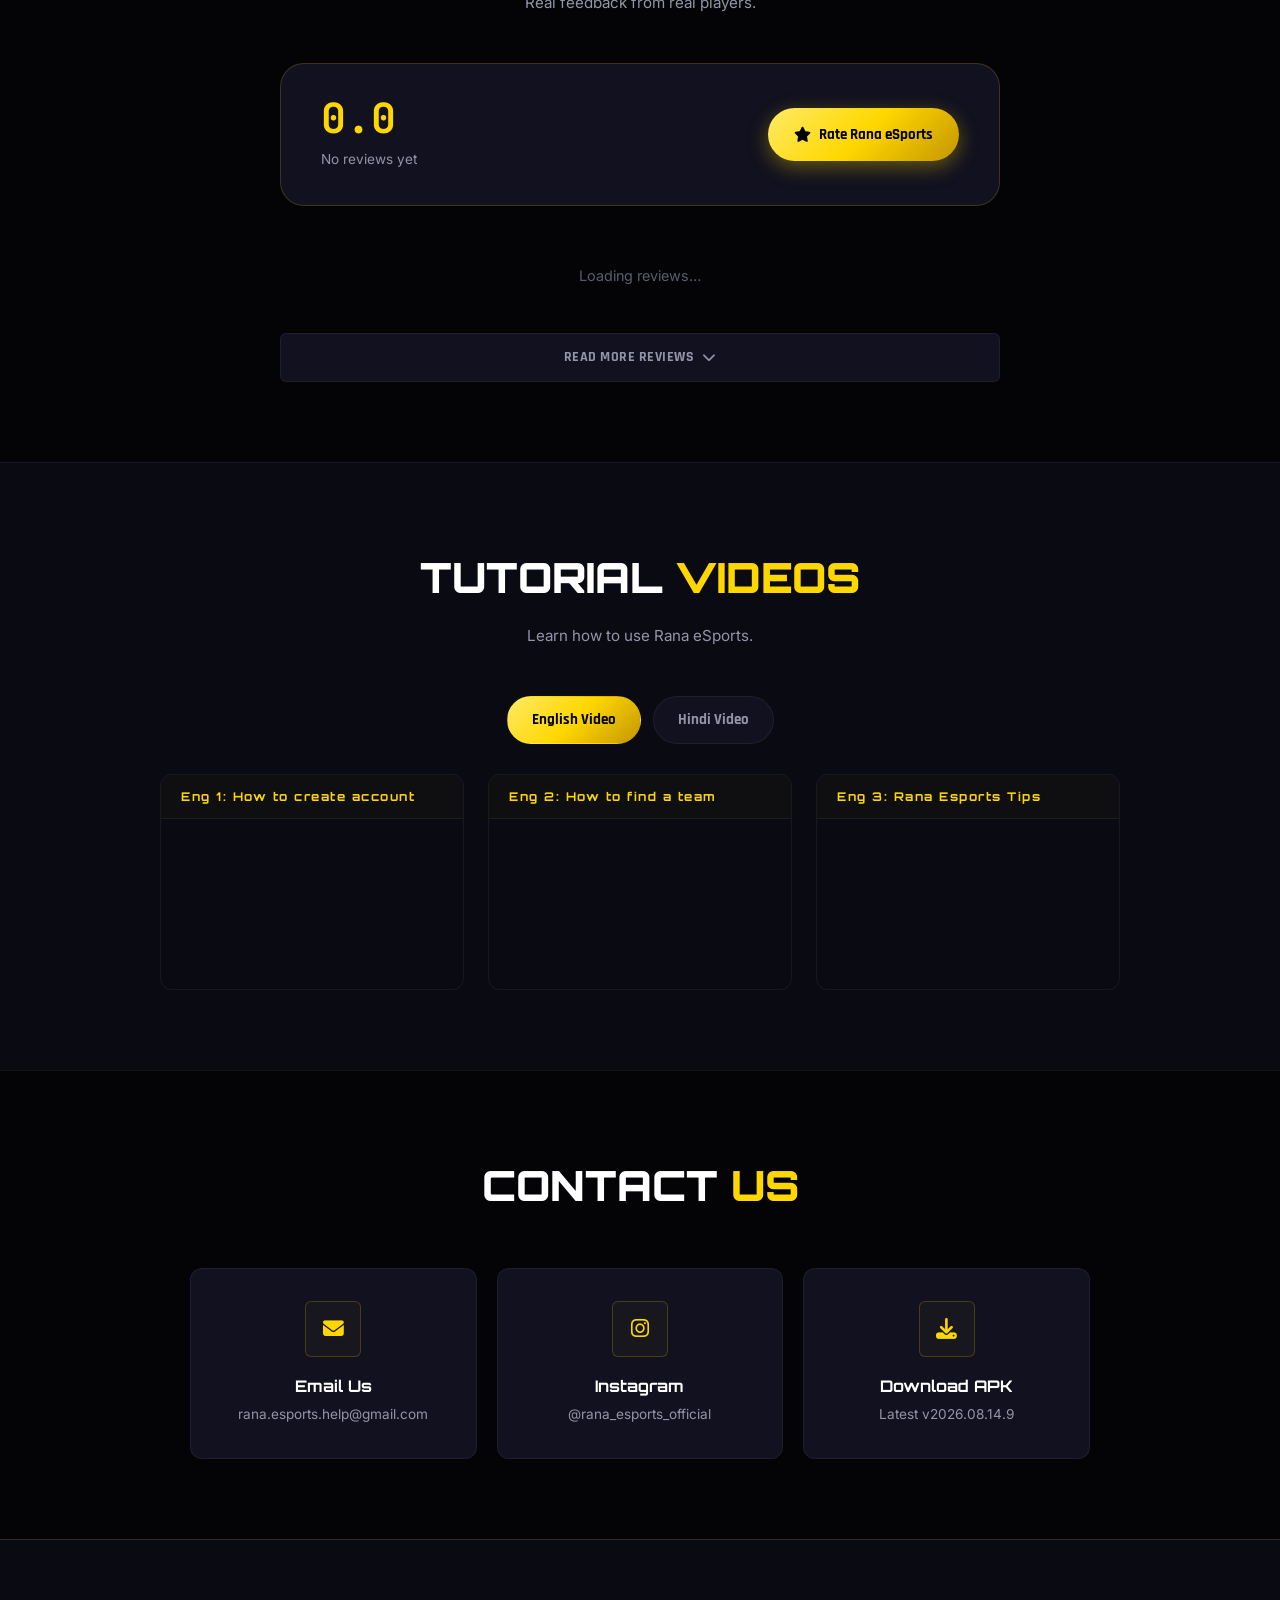
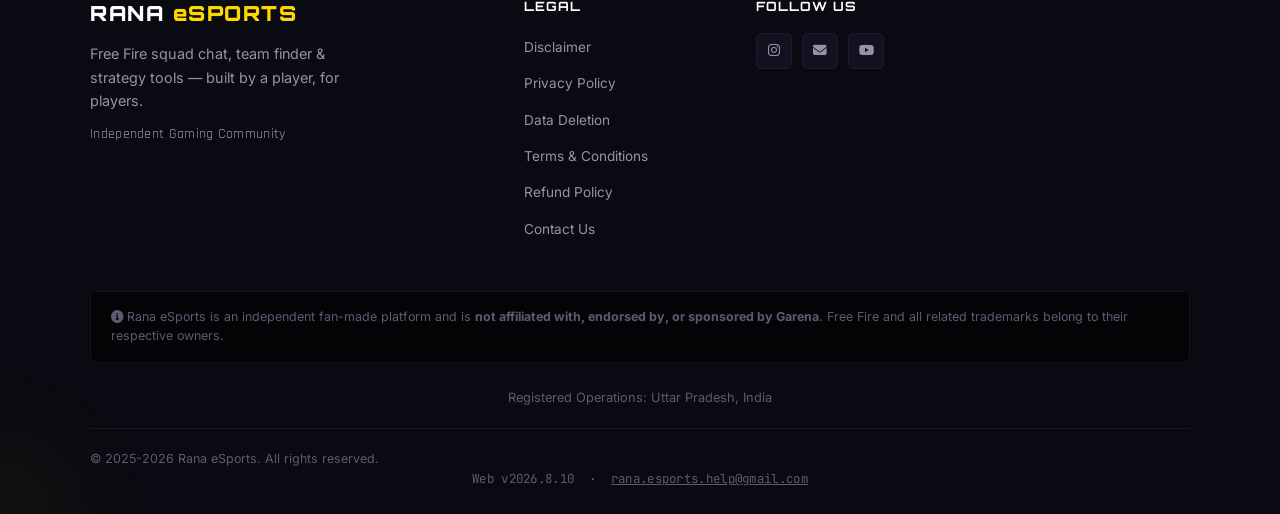
==== commit 07c7adfc: "new Updated the Open Graph description and hero badge text to reflect a broader esports focus." ====
--- a/index.html
+++ b/index.html
@@ -16,7 +16,7 @@
   <!-- Open Graph / Social Sharing -->
   <meta property="og:type" content="website" />
   <meta property="og:title" content="Rana eSports — Free Fire Squad & Strategy App" />
-  <meta property="og:description" content="Squad chat, voice calls, team finder, and tactical maps — the ultimate Free Fire companion app." />
+  <meta property="og:description" content="Squad chat, voice calls, team finder, and tactical maps — the ultimate esports companion app." />
   <meta property="og:image" content="https://ranaesp.online/app-data/banner/Banner.png" />
   <meta property="og:url" content="https://ranaesp.online" />
   <meta name="twitter:card" content="summary_large_image" />
@@ -118,11 +118,11 @@
     <div class="hero-particles" id="particles"></div>
     <div class="hero-content">
       <div class="hero-text">
-        <div class="hero-badge"><i class="fas fa-fire" aria-hidden="true"></i> FREE FIRE SQUAD &amp; STRATEGY PLATFORM</div>
+        <div class="hero-badge"><i class="fas fa-fire" aria-hidden="true"></i> ESPORTS STRATEGY PLATFORM</div>
         <h1 class="hero-title">RANA<br /><span class="hero-accent">eSPORTS</span></h1>
         <p class="hero-subtitle">
           Chat with your squad, call your team, find new teammates, and plan every drop —
-          the companion app built for competitive Free Fire players.
+          the companion app built for competitive esports players.
         </p>
 
         <!-- TODO: replace with your actual APK release link -->
@@ -614,4 +614,4 @@
 
   <script src="script.js?v=7" defer></script>
 </body>
-</html>+</html>
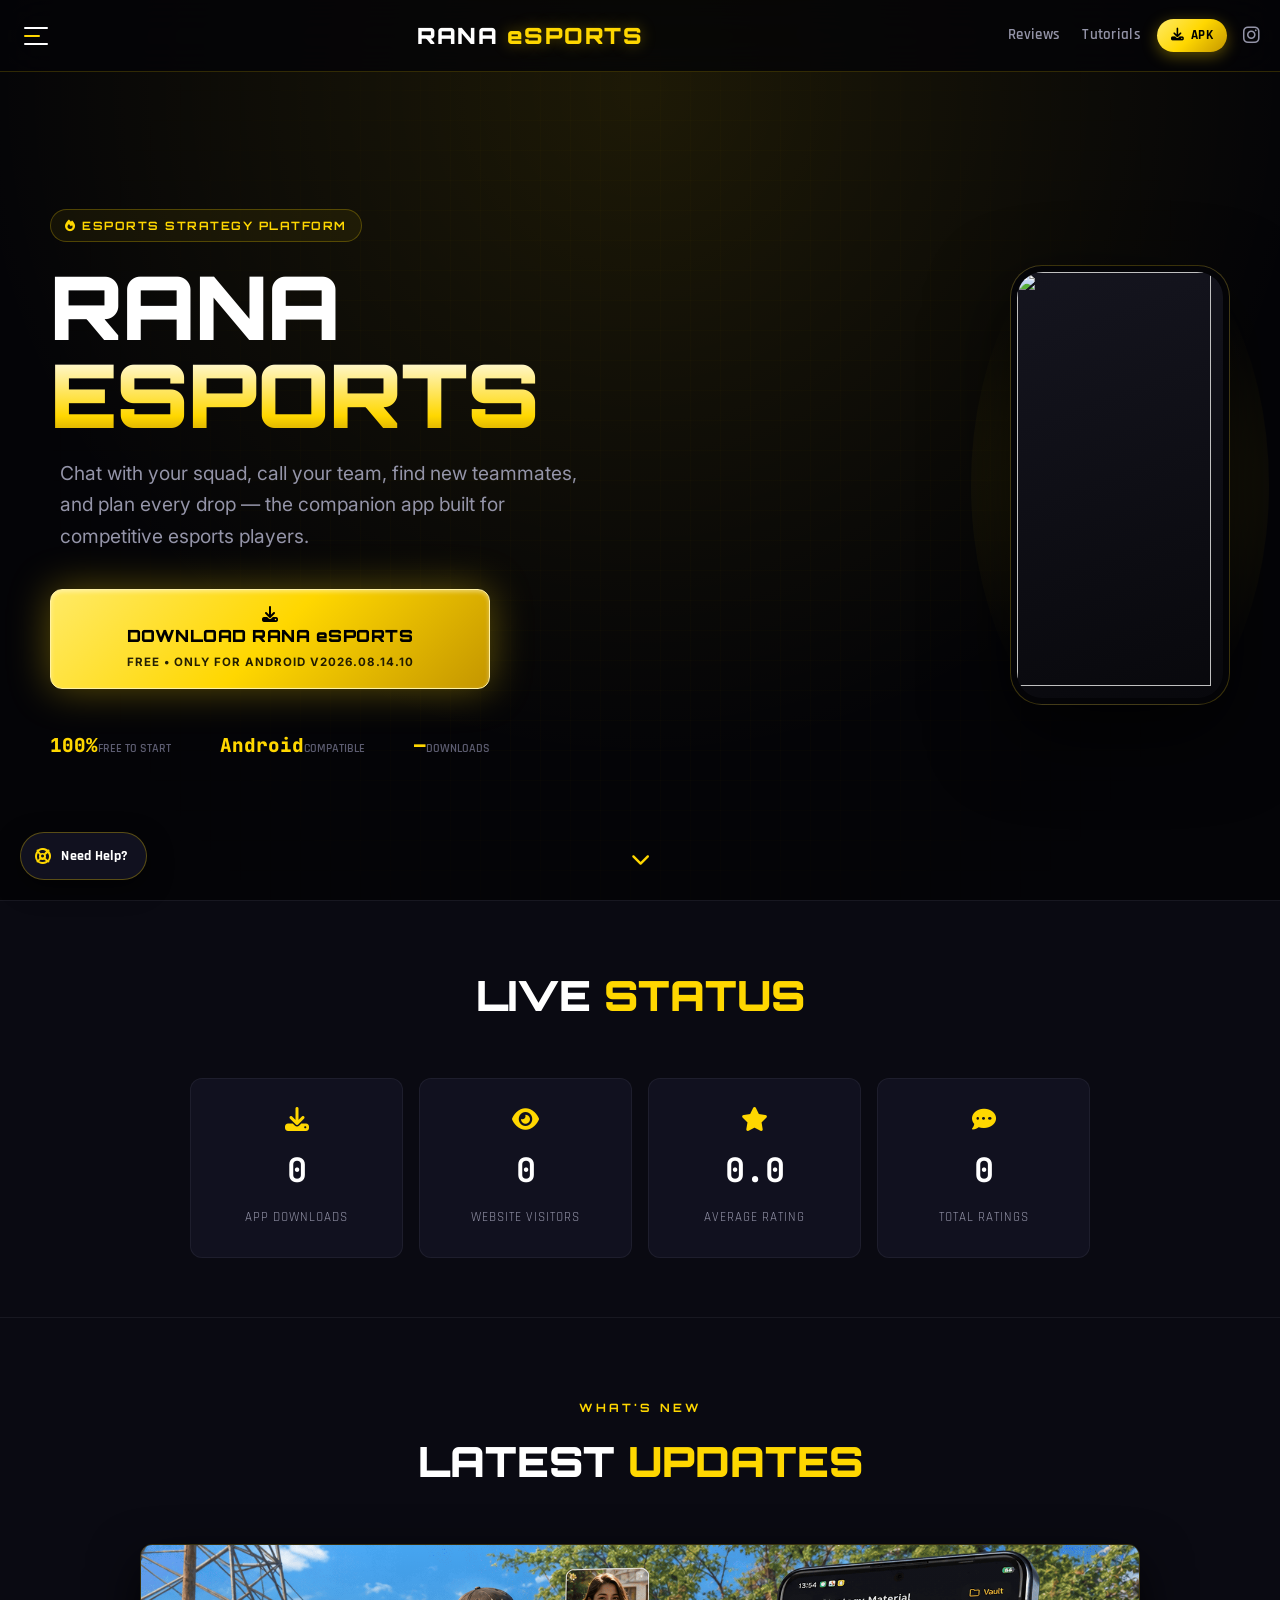
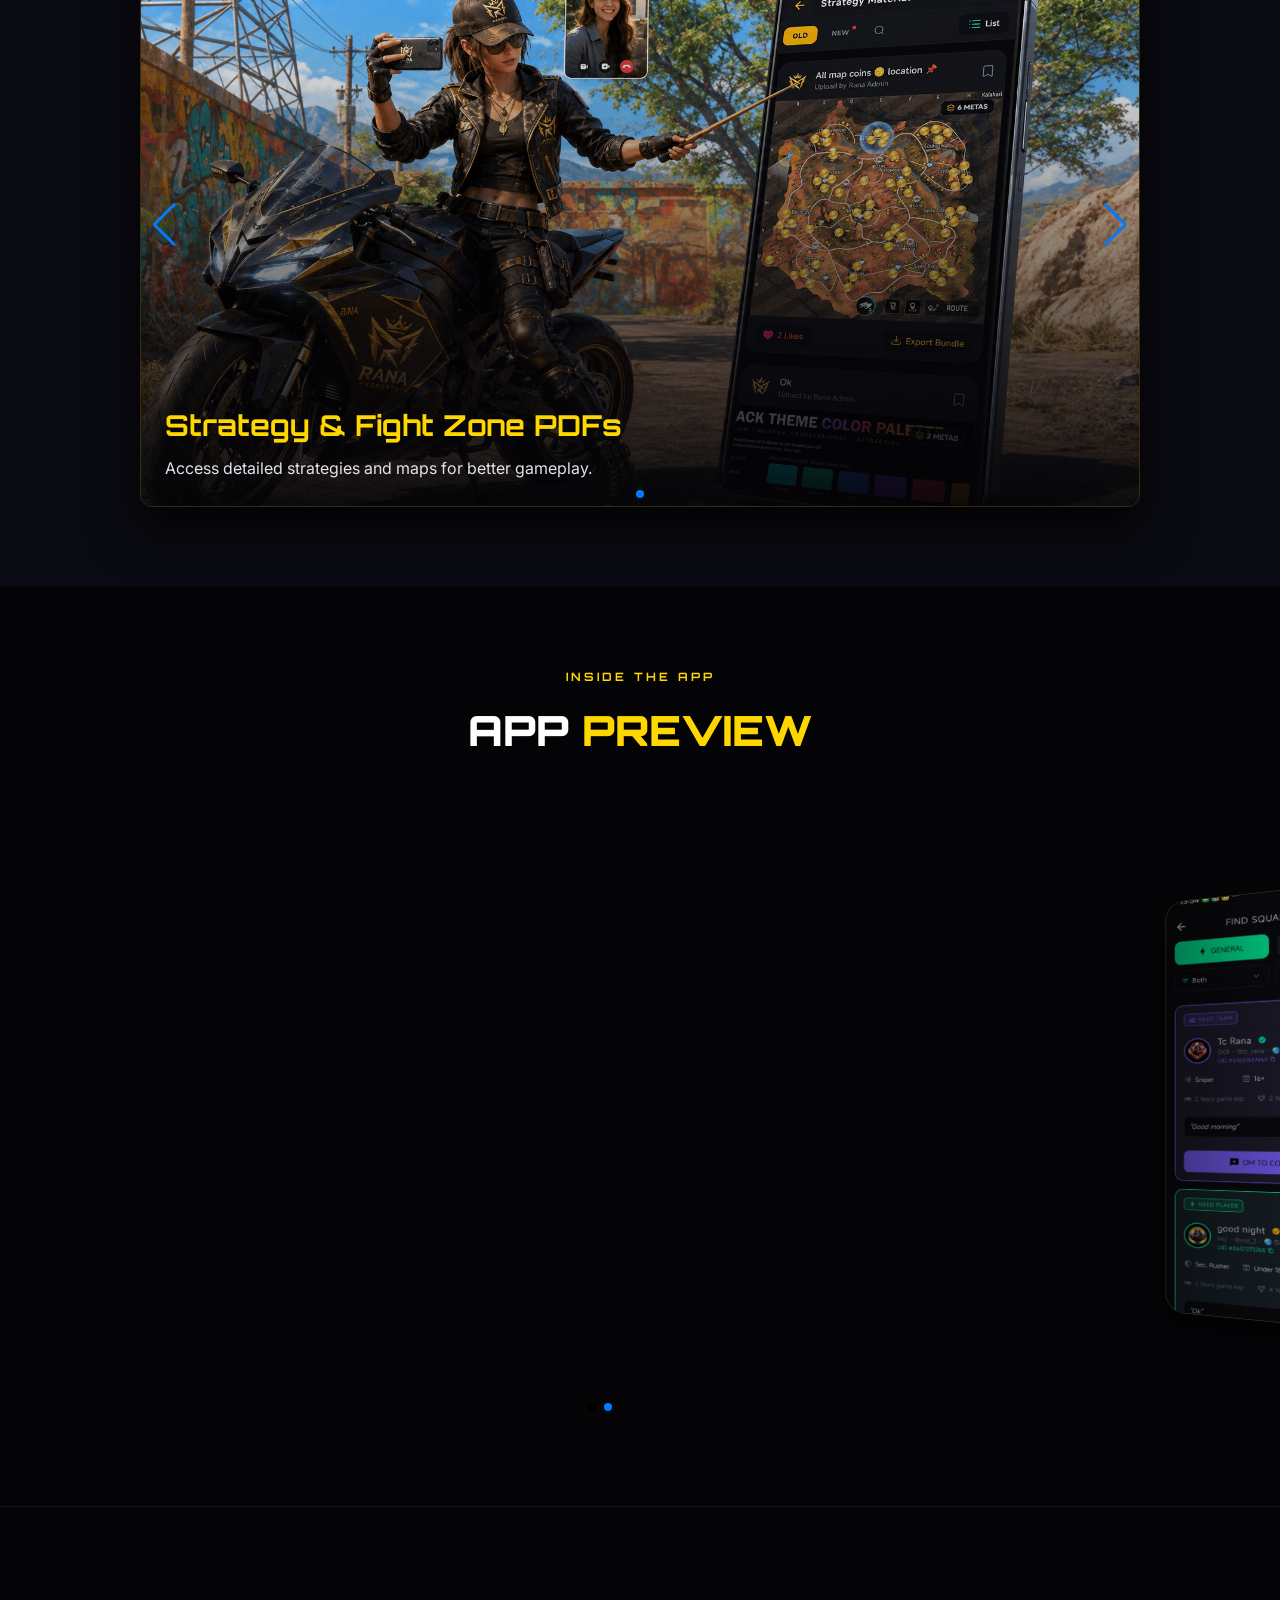
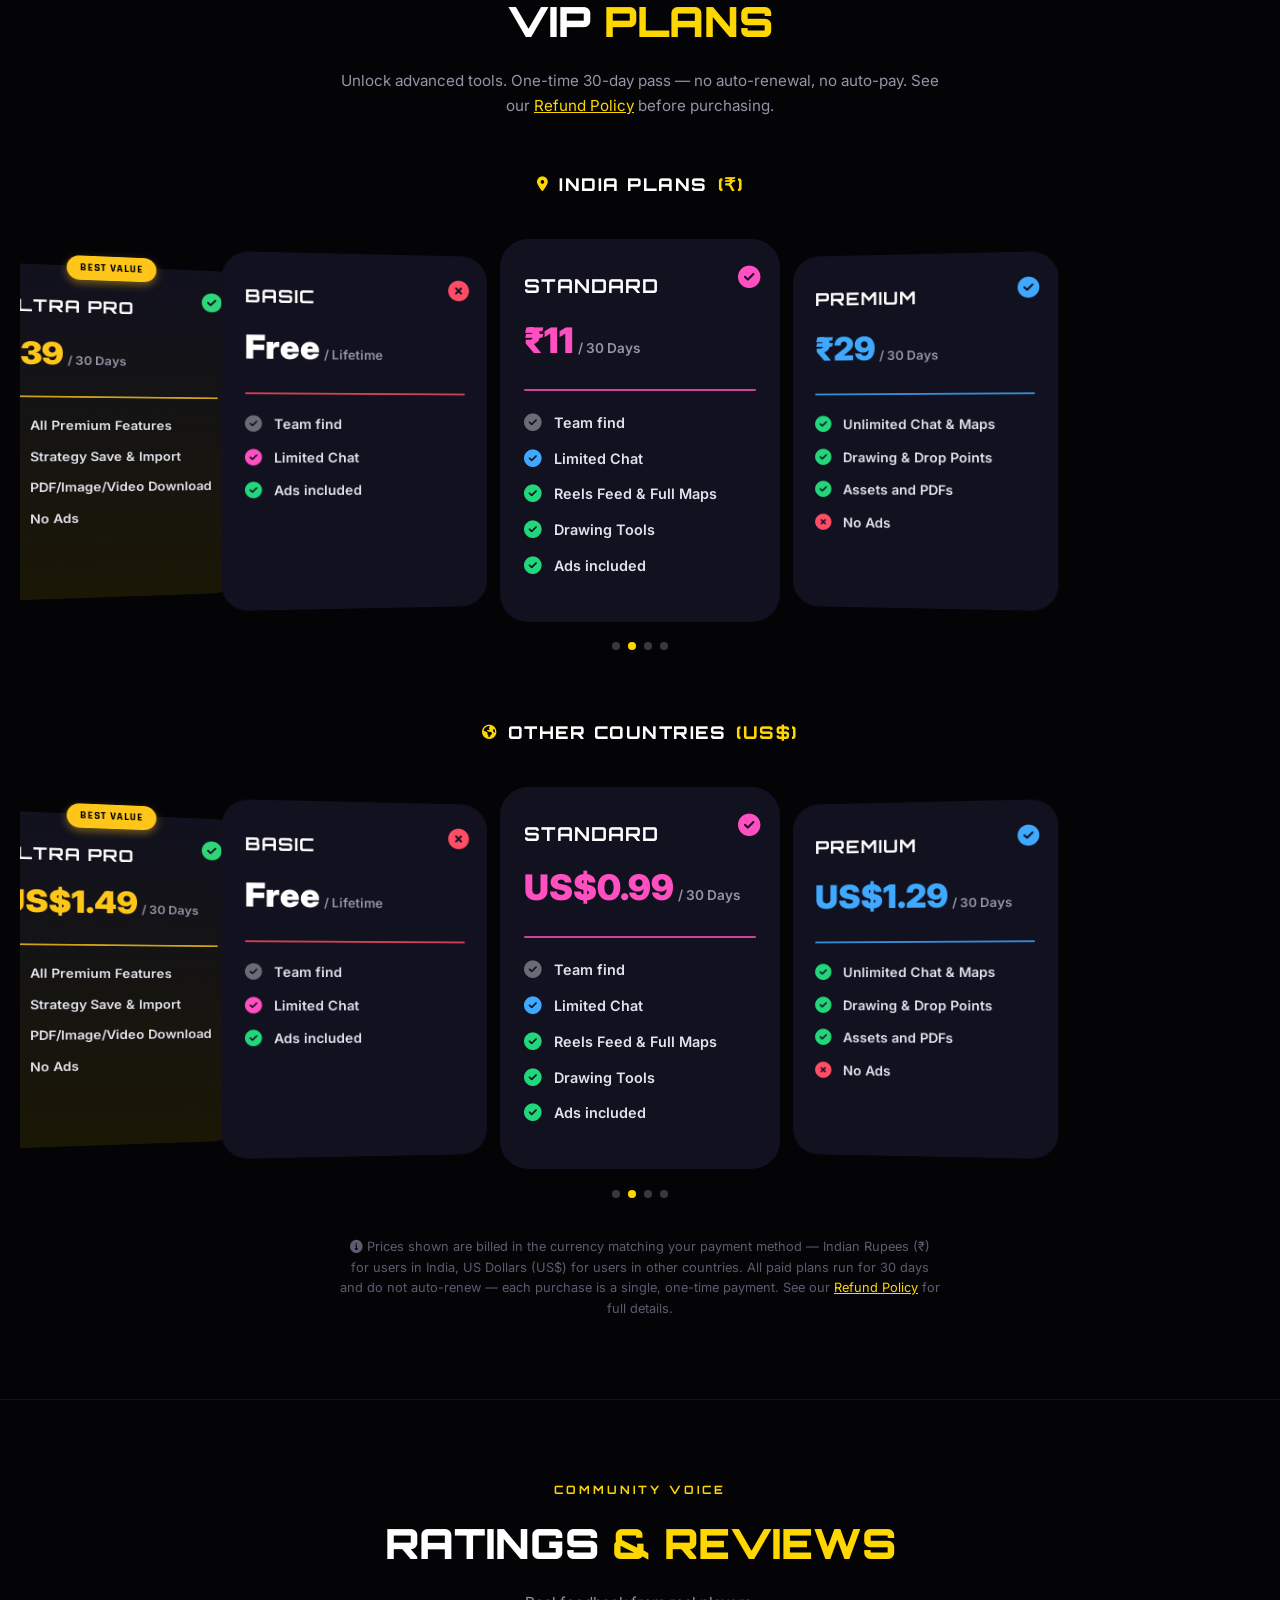
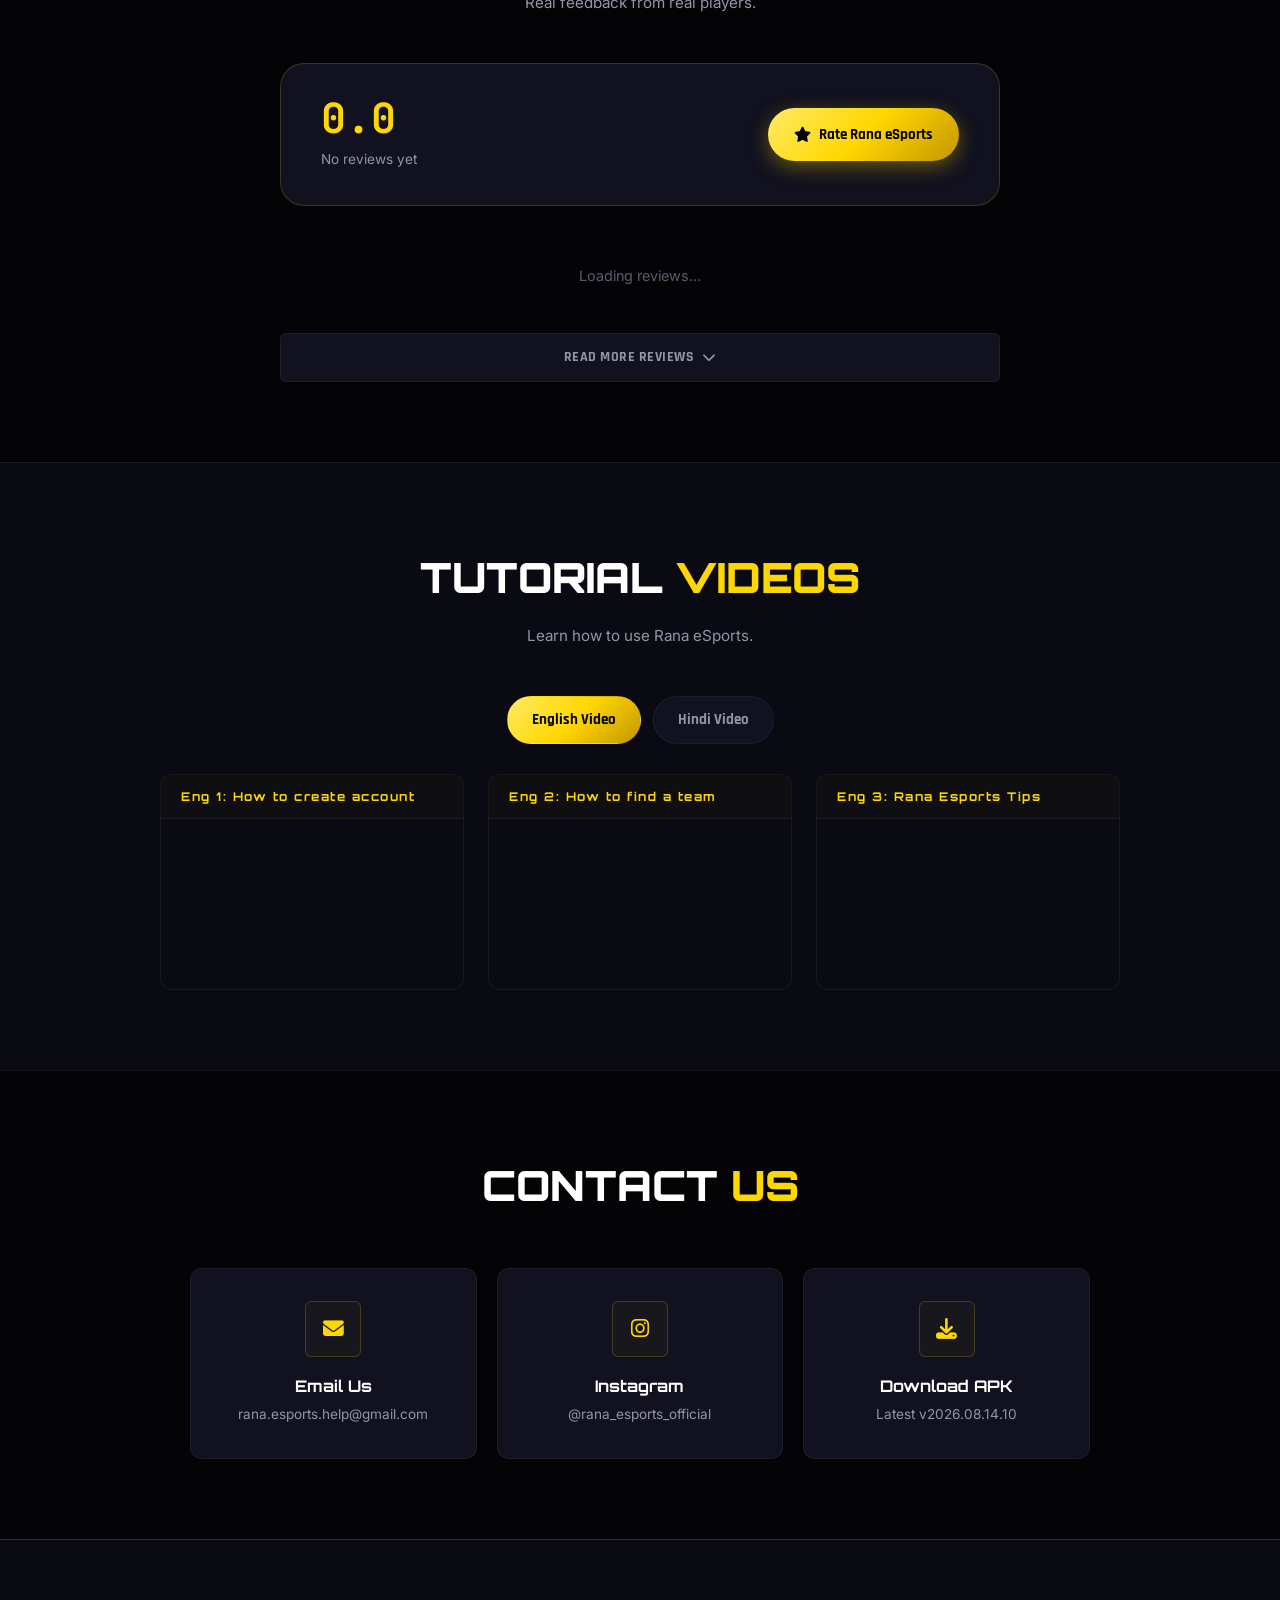
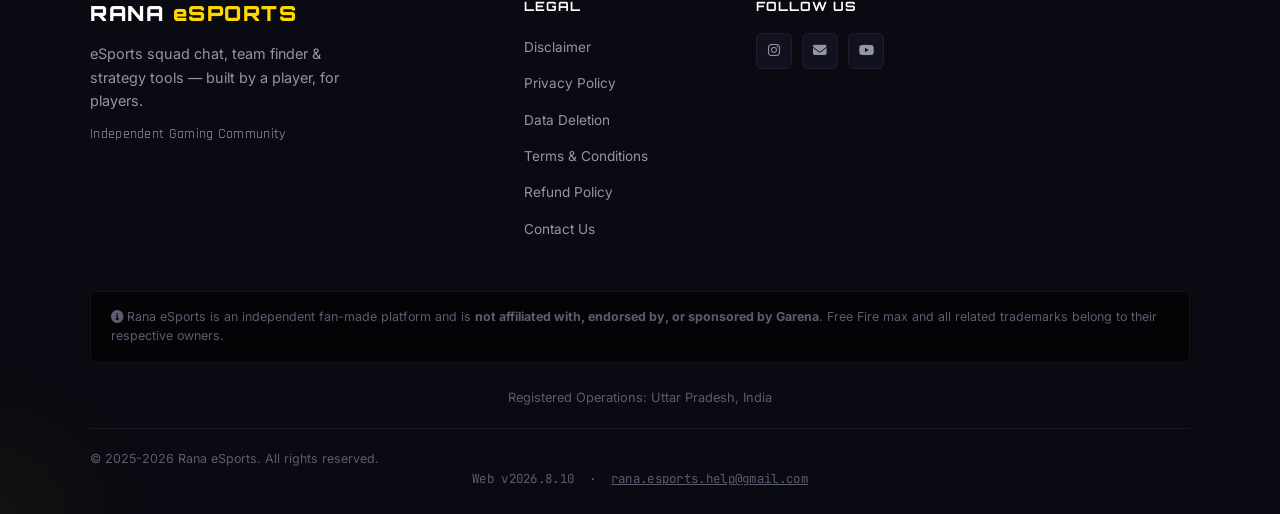
==== commit 35902052: "Update index.html new update available" ====
--- a/index.html
+++ b/index.html
@@ -15,7 +15,7 @@
 
   <!-- Open Graph / Social Sharing -->
   <meta property="og:type" content="website" />
-  <meta property="og:title" content="Rana eSports — Free Fire Squad & Strategy App" />
+  <meta property="og:title" content="Rana eSports — rotation & Strategy App" />
   <meta property="og:description" content="Squad chat, voice calls, team finder, and tactical maps — the ultimate esports companion app." />
   <meta property="og:image" content="https://ranaesp.online/app-data/banner/Banner.png" />
   <meta property="og:url" content="https://ranaesp.online" />
@@ -138,7 +138,7 @@
         >
           <i class="fas fa-download" aria-hidden="true"></i>
           <span>DOWNLOAD RANA eSPORTS</span>
-          <small>Free • Only for Android v2026.08.14.9</small>
+          <small>Free • Only for Android v2026.08.14.10</small>
         </a>
 
         <div class="hero-stats">
@@ -482,7 +482,7 @@
       <a href="https://github.com/Rana-Studio-01/Rana-eSports/releases/download/v1.0.0/Rana-eSports.apk" target="_self" download="Rana-eSports.apk" rel="noopener noreferrer" class="contact-card" data-download-track>
         <div class="contact-icon"><i class="fas fa-download" aria-hidden="true"></i></div>
         <h3>Download APK</h3>
-        <p>Latest v2026.08.14.9</p>
+        <p>Latest v2026.08.14.10</p>
       </a>
     </div>
   </section>
@@ -492,7 +492,7 @@
     <div class="footer-top">
       <div class="footer-brand">
         <span class="footer-logo">RANA <span class="accent">eSPORTS</span></span>
-        <p>Free Fire squad chat, team finder &amp; strategy tools — built by a player, for players.</p>
+        <p>eSports squad chat, team finder &amp; strategy tools — built by a player, for players.</p>
         <p class="footer-tagline">Independent Gaming Community</p>
       </div>
       <div class="footer-links">
@@ -517,7 +517,7 @@
     </div>
 
     <div class="footer-disclaimer">
-      <p><i class="fas fa-circle-info" aria-hidden="true"></i> Rana eSports is an independent fan-made platform and is <strong>not affiliated with, endorsed by, or sponsored by Garena</strong>. Free Fire and all related trademarks belong to their respective owners.</p>
+      <p><i class="fas fa-circle-info" aria-hidden="true"></i> Rana eSports is an independent fan-made platform and is <strong>not affiliated with, endorsed by, or sponsored by Garena</strong>. Free Fire max and all related trademarks belong to their respective owners.</p>
     </div>
     <div class="footer-address">
       <p>Registered Operations: Uttar Pradesh, India</p>
